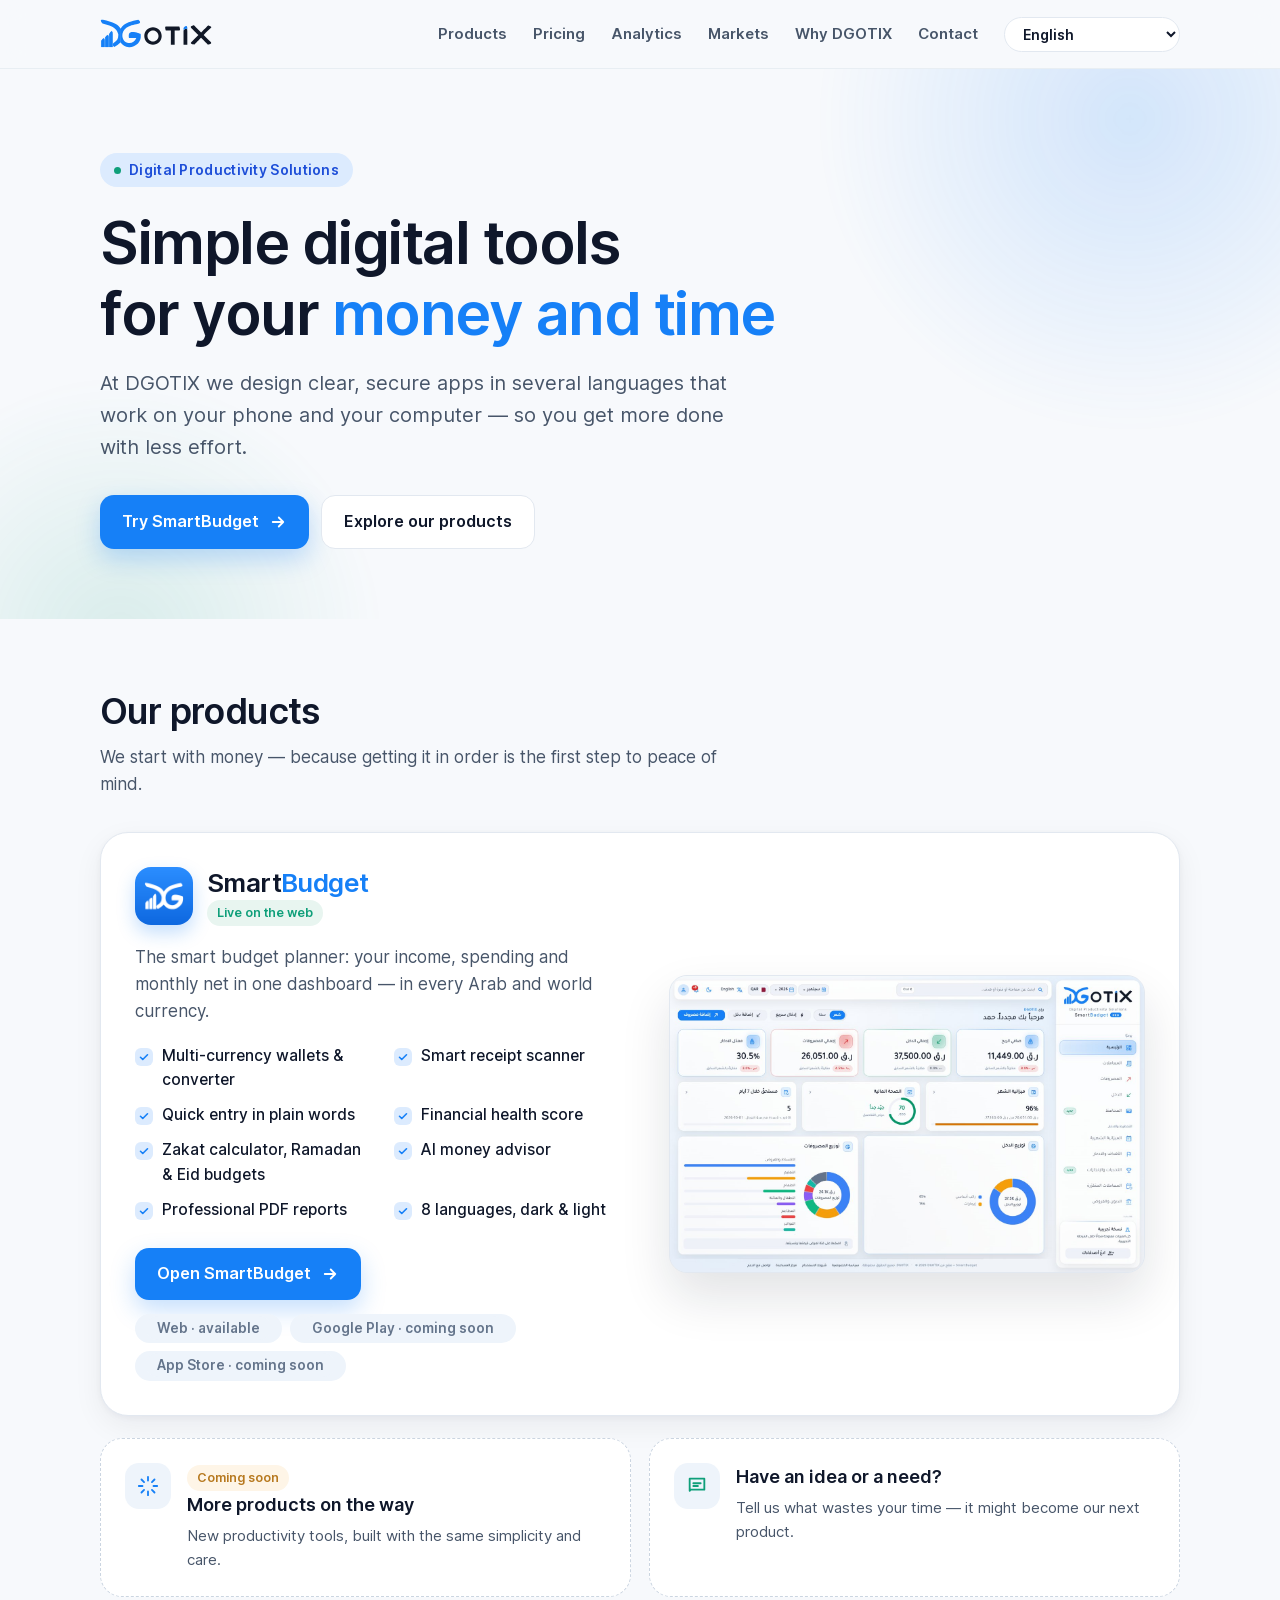
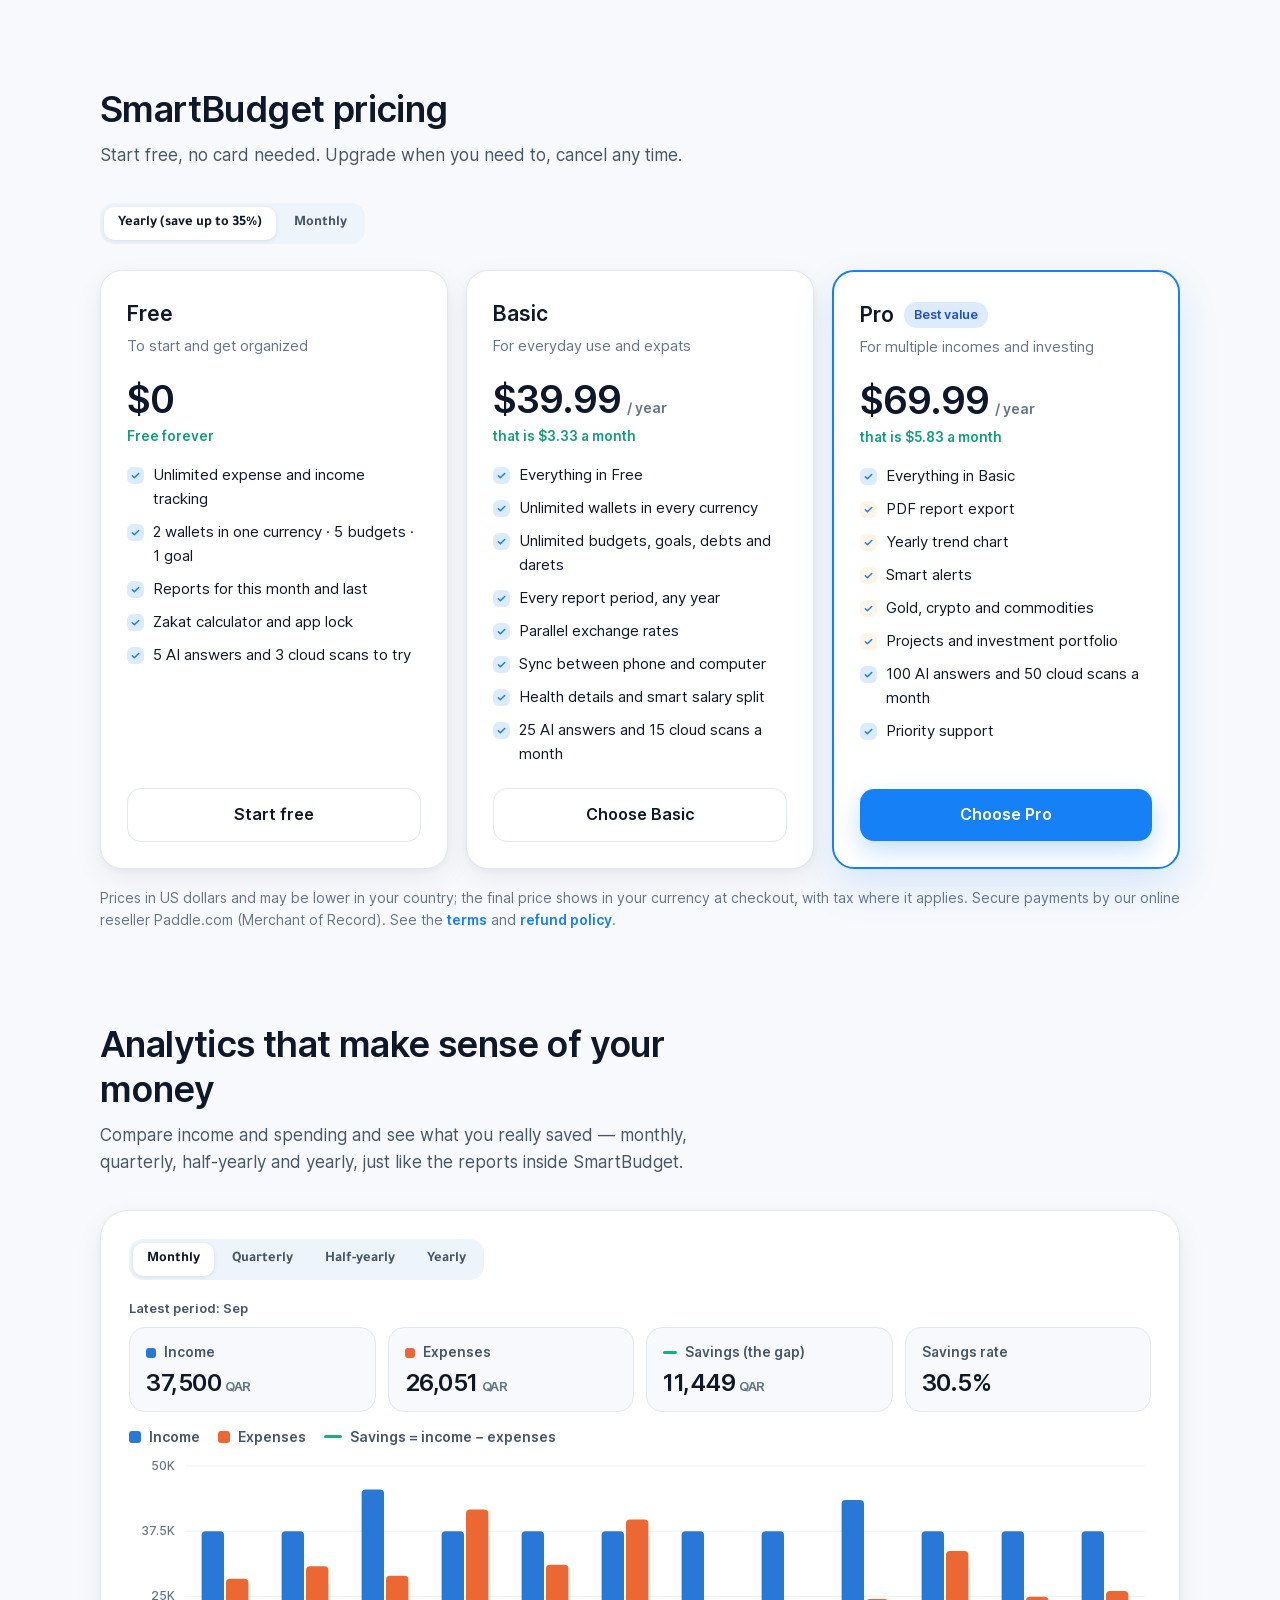
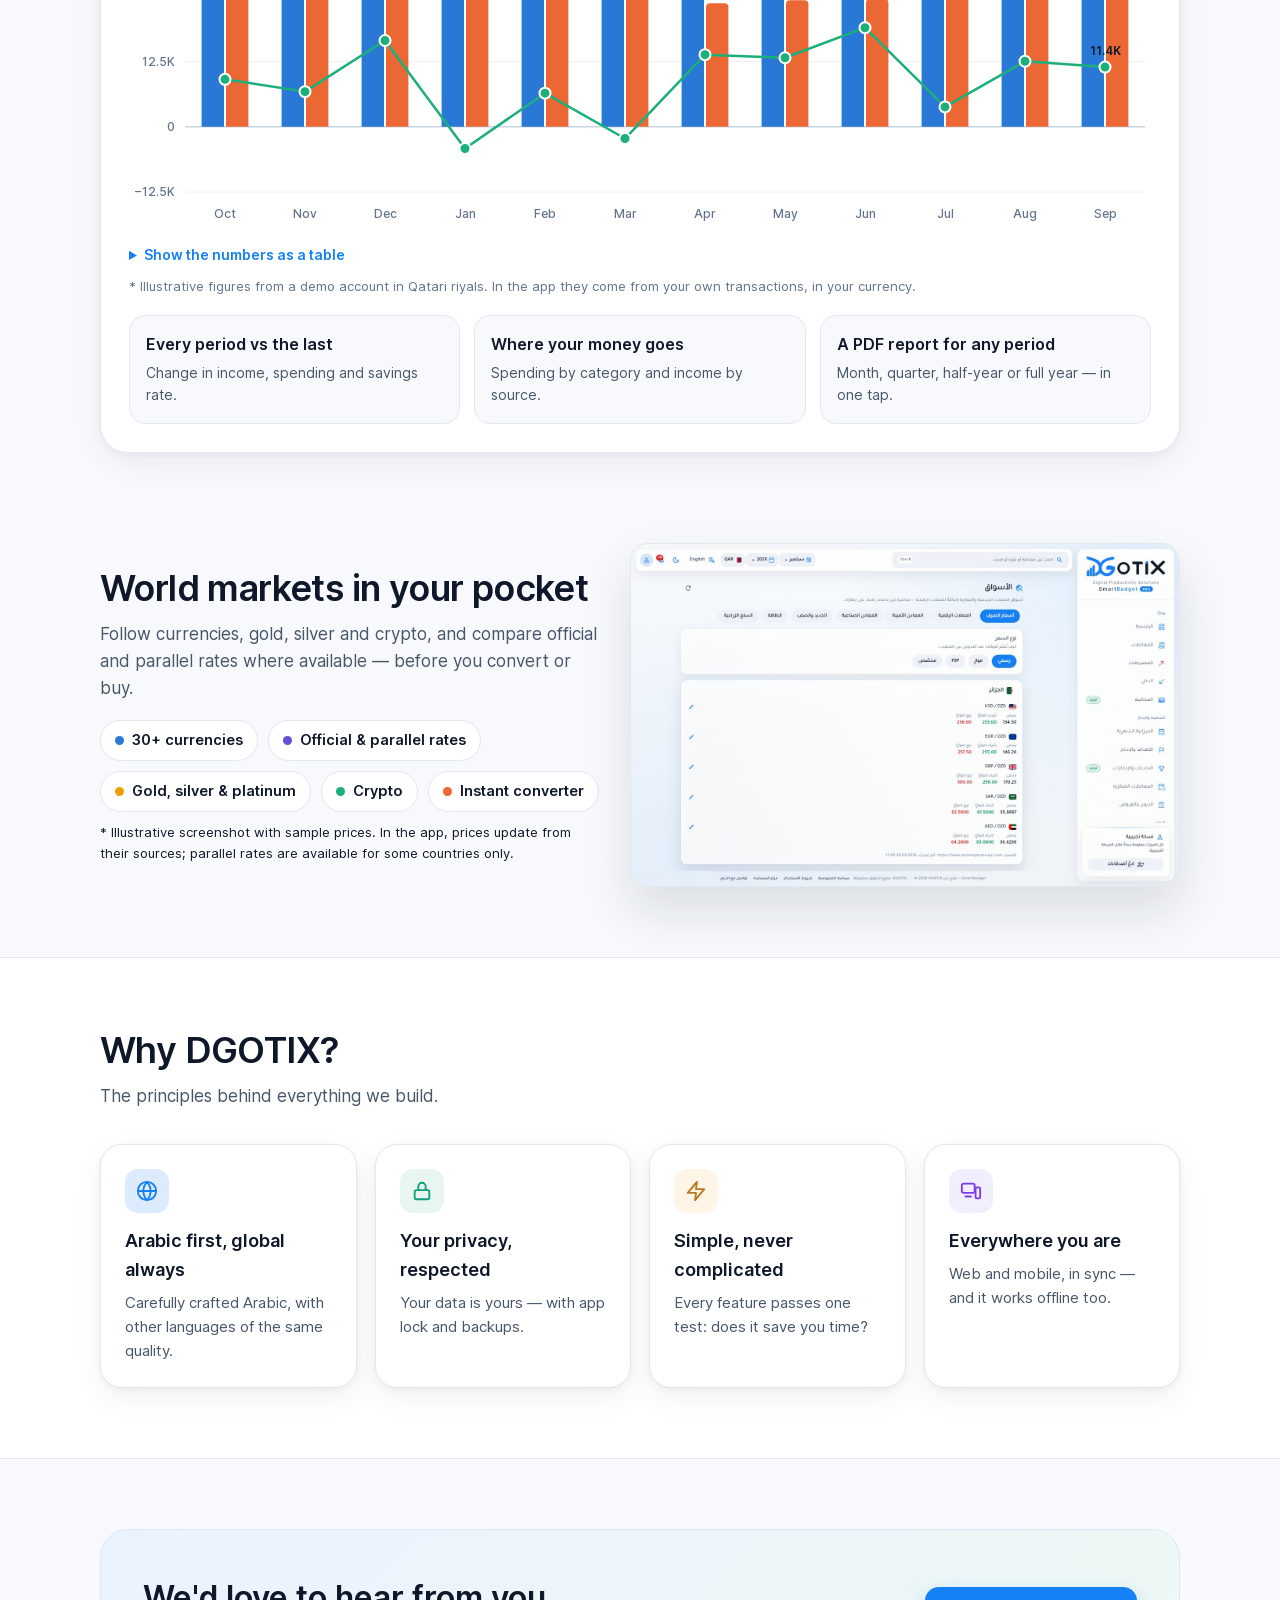
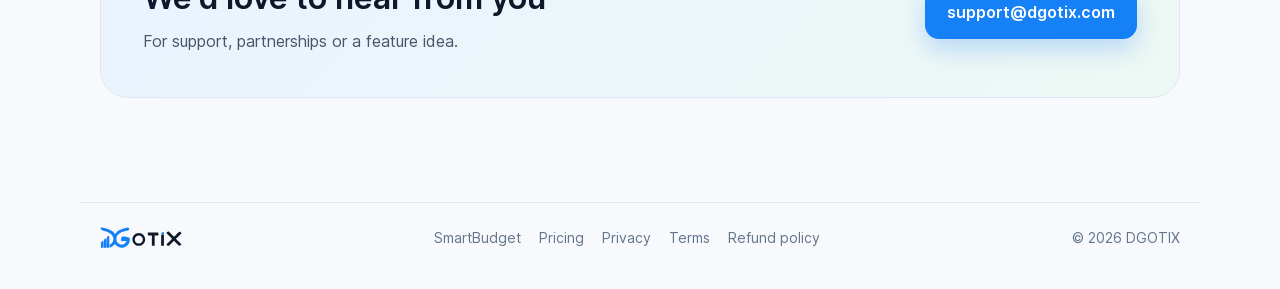
==== index.html @ 4f282040 "Turkish, Malay and Urdu on dgotix.com - Home page in the three languages (language menu, chart, pric" ====
<!doctype html>
<html lang="ar" dir="rtl">
<head>
<meta charset="utf-8">
<meta name="referrer" content="strict-origin-when-cross-origin">
<meta name="viewport" content="width=device-width, initial-scale=1">
<title>DGOTIX — حلول إنتاجية رقمية | Digital Productivity Solutions</title>
<meta name="description" content="DGOTIX تبني تطبيقات عربية وعالمية بسيطة تساعدك على تنظيم مالك ووقتك. أول منتجاتنا: سمارت بدجت، تطبيق الميزانية الذكي. DGOTIX builds simple, bilingual apps that help you organise your money and time — starting with SmartBudget.">
<link rel="canonical" href="https://dgotix.com/">
<meta http-equiv="Content-Security-Policy" content="default-src 'self'; script-src 'self'; style-src 'self' 'unsafe-inline'; img-src 'self' data:; font-src 'self'; connect-src 'self'; object-src 'none'; base-uri 'self'; form-action 'none'; upgrade-insecure-requests">

<meta property="og:type" content="website">
<meta property="og:url" content="https://dgotix.com/">
<meta property="og:title" content="DGOTIX — Digital Productivity Solutions">
<meta property="og:description" content="تطبيقات عربية وعالمية بسيطة لتنظيم مالك ووقتك · Simple apps in several languages for your money and time · Des applications simples pour votre argent et votre temps.">
<meta property="og:image" content="https://dgotix.com/og-image.jpg">
<meta name="twitter:card" content="summary_large_image">
<link rel="icon" type="image/png" href="smartbudget-icon.png">
<style>
  @font-face{font-family:Tajawal;src:url(fonts/Tajawal-Regular.ttf) format('truetype');font-weight:400;font-display:swap}
  @font-face{font-family:Tajawal;src:url(fonts/Tajawal-Medium.ttf) format('truetype');font-weight:500;font-display:swap}
  @font-face{font-family:Tajawal;src:url(fonts/Tajawal-Bold.ttf) format('truetype');font-weight:700;font-display:swap}
  @font-face{font-family:Tajawal;src:url(fonts/Tajawal-ExtraBold.ttf) format('truetype');font-weight:800;font-display:swap}
  @font-face{font-family:Tajawal;src:url(fonts/Tajawal-Black.ttf) format('truetype');font-weight:900;font-display:swap}
  @font-face{font-family:'Noto Naskh Arabic';src:url(fonts/NotoNaskhArabic-Regular.ttf) format('truetype');font-weight:400;font-display:swap}
  @font-face{font-family:'Noto Naskh Arabic';src:url(fonts/NotoNaskhArabic-Bold.ttf) format('truetype');font-weight:700;font-display:swap}
  @font-face{font-family:Inter;src:url(fonts/Inter-Regular.ttf) format('truetype');font-weight:400;font-display:swap}
  @font-face{font-family:Inter;src:url(fonts/Inter-Medium.ttf) format('truetype');font-weight:500;font-display:swap}
  @font-face{font-family:Inter;src:url(fonts/Inter-SemiBold.ttf) format('truetype');font-weight:600;font-display:swap}
  @font-face{font-family:Inter;src:url(fonts/Inter-SemiBold.ttf) format('truetype');font-weight:700;font-display:swap}
  :root{
    --bg:#F7F9FC; --surface:#FFFFFF; --soft:#EEF4FB; --mint:#E8F5F0;
    --ink:#0F172A; --body:#475569; --muted:#64748B; --line:#E2E8F0;
    --brand:#1680F7; --brand-soft:#DCEBFE; --teal:#0F9F7A; --amber:#B7791F;
    --shadow:0 10px 30px rgba(15,23,42,.06), 0 2px 6px rgba(15,23,42,.04);
    --radius:22px;
  }
  *{box-sizing:border-box;margin:0;padding:0}
  html{scroll-behavior:smooth;scroll-padding-top:80px}
  body{font-family:Tajawal,Inter,system-ui,sans-serif;background:var(--bg);color:var(--ink);line-height:1.7;-webkit-font-smoothing:antialiased}
  html[lang=en] body,html[lang=fr] body,html[lang=id] body,html[lang=es] body,html[lang=tr] body,html[lang=ms] body{font-family:Inter,Tajawal,system-ui,sans-serif;line-height:1.6}
  html[lang=ur] body{font-family:'Noto Naskh Arabic',Tajawal,system-ui,sans-serif;line-height:1.9}
  a{color:inherit;text-decoration:none}
  img{max-width:100%;height:auto;display:block}
  .wrap{max-width:1120px;margin:0 auto;padding:0 20px}
  html:not([lang=en]) [data-en],html:not([lang=fr]) [data-fr],html:not([lang=id]) [data-id],html:not([lang=es]) [data-es],html:not([lang=tr]) [data-tr],html:not([lang=ms]) [data-ms],html:not([lang=ur]) [data-ur],html[lang=en] [data-ar],html[lang=fr] [data-ar],html[lang=id] [data-ar],html[lang=es] [data-ar],html[lang=tr] [data-ar],html[lang=ms] [data-ar],html[lang=ur] [data-ar]{display:none!important}

  /* header */
  header{position:sticky;top:0;z-index:20;background:rgba(247,249,252,.82);backdrop-filter:saturate(1.4) blur(12px);-webkit-backdrop-filter:saturate(1.4) blur(12px);border-bottom:1px solid rgba(226,232,240,.7)}
  .nav{display:flex;align-items:center;justify-content:space-between;height:68px;gap:16px}
  .logo{height:30px!important;width:auto;direction:ltr}
  .nav-links{display:flex;align-items:center;gap:26px;font-weight:600;font-size:15px;color:var(--body)}
  .nav-links a:hover{color:var(--brand)}
  .lang{border:1px solid var(--line);background:var(--surface);border-radius:999px;padding:7px 14px;font:600 14px Inter,Tajawal,sans-serif;color:var(--ink);cursor:pointer}
  .lang:hover{border-color:var(--brand);color:var(--brand)}

  /* hero */
  .hero{position:relative;overflow:hidden;padding:84px 0 70px}
  .hero::before,.hero::after{content:"";position:absolute;border-radius:50%;filter:blur(10px);z-index:-1}
  .hero::before{width:620px;height:620px;top:-260px;inset-inline-end:-160px;background:radial-gradient(closest-side,rgba(22,128,247,.16),rgba(22,128,247,0))}
  .hero::after{width:520px;height:520px;bottom:-280px;inset-inline-start:-140px;background:radial-gradient(closest-side,rgba(15,159,122,.13),rgba(15,159,122,0))}
  .eyebrow{display:inline-flex;align-items:center;gap:8px;background:var(--brand-soft);color:#1D4ED8;font-weight:700;font-size:14px;border-radius:999px;padding:6px 14px;font-family:Inter,Tajawal,sans-serif;letter-spacing:.3px}
  .eyebrow i{width:7px;height:7px;border-radius:50%;background:var(--teal);display:inline-block}
  h1{font-size:clamp(34px,6vw,60px);line-height:1.18;font-weight:900;margin:20px 0 18px;letter-spacing:-.5px}
  html[lang=en] h1,html[lang=fr] h1,html[lang=id] h1,html[lang=es] h1,html[lang=tr] h1,html[lang=ms] h1{font-weight:700;letter-spacing:-1.5px}
  h1 em{font-style:normal;color:var(--brand)}
  .lead{font-size:clamp(17px,2.2vw,20px);color:var(--body);max-width:640px}
  .cta{display:flex;flex-wrap:wrap;gap:12px;margin-top:32px}
  .btn{display:inline-flex;align-items:center;gap:10px;font-weight:700;font-size:16px;border-radius:14px;padding:13px 22px;transition:transform .15s ease, box-shadow .15s ease}
  .btn:hover{transform:translateY(-1px)}
  .btn-primary{background:var(--brand);color:#fff;box-shadow:0 10px 24px rgba(22,128,247,.25)}
  .btn-ghost{background:var(--surface);border:1px solid var(--line);color:var(--ink)}
  .arrow{display:inline-block} [dir=rtl] .arrow{transform:scaleX(-1)}

  section{padding:70px 0}
  .sec-head{max-width:640px;margin-bottom:34px}
  .sec-head h2{font-size:clamp(26px,3.6vw,36px);font-weight:900;line-height:1.25}
  html[lang=en] .sec-head h2,html[lang=fr] .sec-head h2,html[lang=id] .sec-head h2,html[lang=es] .sec-head h2,html[lang=tr] .sec-head h2,html[lang=ms] .sec-head h2{font-weight:700;letter-spacing:-.6px}
  .sec-head p{color:var(--body);margin-top:10px;font-size:17px}

  /* products */
  .product{display:grid;grid-template-columns:1.05fr 1fr;gap:34px;align-items:center;background:var(--surface);border:1px solid var(--line);border-radius:28px;padding:34px;box-shadow:var(--shadow)}
  .p-top{display:flex;align-items:center;gap:14px}
  .p-top img{width:58px;height:58px!important;border-radius:16px;box-shadow:0 8px 18px rgba(22,128,247,.25)}
  .p-name{font:700 26px Inter,sans-serif;letter-spacing:-.6px;direction:ltr}
  .p-name b{color:var(--brand);font-weight:700}
  .badge{display:inline-block;font-size:12.5px;font-weight:700;border-radius:999px;padding:3px 10px;margin-top:2px}
  .badge.live{background:var(--mint);color:var(--teal)}
  .badge.soon{background:#FEF5E7;color:var(--amber)}
  .p-desc{color:var(--body);margin:18px 0 18px;font-size:17px}
  .feats{list-style:none;display:grid;grid-template-columns:1fr 1fr;gap:10px 18px;margin-bottom:26px}
  .feats li{display:flex;gap:9px;align-items:flex-start;font-size:15.5px;color:var(--ink);font-weight:500}
  .feats li::before{content:"";flex:none;width:18px;height:18px;margin-top:4px;border-radius:6px;background:var(--brand-soft) url("data:image/svg+xml,%3Csvg xmlns='http://www.w3.org/2000/svg' viewBox='0 0 24 24' fill='none' stroke='%231680F7' stroke-width='3.2' stroke-linecap='round' stroke-linejoin='round'%3E%3Cpath d='M5 12.5l4.5 4.5L19 7.5'/%3E%3C/svg%3E") center/12px no-repeat}
  .shot{border-radius:18px;overflow:hidden;border:1px solid var(--line);box-shadow:0 24px 50px rgba(15,23,42,.12);background:var(--soft)}
  .platforms{display:flex;flex-wrap:wrap;gap:8px;margin-top:14px;font-size:13.5px;color:var(--muted);font-weight:600}
  .platforms span{background:var(--soft);border-radius:999px;padding:4px 11px}

  .soon-grid{display:grid;grid-template-columns:repeat(2,1fr);gap:18px;margin-top:22px}
  .soon-card{background:var(--surface);border:1px dashed #CBD5E1;border-radius:var(--radius);padding:24px;display:flex;gap:16px;align-items:flex-start}
  .soon-ic{flex:none;width:46px;height:46px;border-radius:14px;background:var(--soft);display:flex;align-items:center;justify-content:center}
  .soon-card h3{font-size:18px;font-weight:800}
  .soon-card p{color:var(--body);font-size:15px;margin-top:4px}

  /* values */
  .values{display:grid;grid-template-columns:repeat(4,1fr);gap:18px}
  .val{background:var(--surface);border:1px solid var(--line);border-radius:var(--radius);padding:24px;box-shadow:var(--shadow)}
  .val .ic{width:44px;height:44px;border-radius:13px;display:flex;align-items:center;justify-content:center;margin-bottom:14px}
  .val h3{font-size:18px;font-weight:800;margin-bottom:6px}
  .val p{color:var(--body);font-size:15px}

  /* contact */
  .contact{background:linear-gradient(135deg,#EAF3FF 0%,#EEF8F4 100%);border:1px solid #DCE8F7;border-radius:28px;padding:42px;display:flex;align-items:center;justify-content:space-between;gap:24px;flex-wrap:wrap}
  .contact h2{font-size:clamp(24px,3.2vw,32px);font-weight:900}
  html[lang=en] .contact h2,html[lang=fr] .contact h2,html[lang=id] .contact h2,html[lang=es] .contact h2,html[lang=tr] .contact h2,html[lang=ms] .contact h2{font-weight:700}
  .contact p{color:var(--body);margin-top:6px}

  footer{padding:34px 0 40px;color:var(--muted);font-size:14px}
  .foot{display:flex;justify-content:space-between;align-items:center;gap:16px;flex-wrap:wrap;border-top:1px solid var(--line);padding-top:24px}
  .foot img{height:22px!important;width:auto}
  .foot nav{display:flex;gap:18px;flex-wrap:wrap}
  .foot a:hover{color:var(--brand)}


  /* analytics */
  .viz-root{--surface-1:#FFFFFF;--text-primary:#0F172A;--text-secondary:#475569;--text-muted:#64748B;--grid:#EEF2F7;--axis:#CBD5E1;
    --s-income:#2a78d6;--s-expense:#eb6834;--s-saving:#1baf7a}
  .viz-card{background:var(--surface-1);border:1px solid var(--line);border-radius:28px;padding:28px;box-shadow:var(--shadow)}
  .seg{display:inline-flex;background:var(--soft);border-radius:14px;padding:4px;gap:4px;flex-wrap:wrap}
  .seg button{border:0;background:transparent;font:700 14.5px Tajawal,Inter,sans-serif;color:var(--body);padding:8px 14px;border-radius:10px;cursor:pointer}
  .seg button[aria-pressed=true]{background:#fff;color:var(--ink);box-shadow:0 1px 4px rgba(15,23,42,.10)}
  .seg button:focus-visible{outline:2px solid var(--brand);outline-offset:2px}
  .kpis{display:grid;grid-template-columns:repeat(4,1fr);gap:12px;margin:22px 0 8px}
  .kpi{background:var(--bg);border:1px solid var(--line);border-radius:16px;padding:14px 16px}
  .kpi .k{font-size:13.5px;color:var(--text-secondary);font-weight:700;display:flex;align-items:center;gap:8px}
  .kpi .k i{width:10px;height:10px;border-radius:3px;display:inline-block}
  .kpi .k i.line{height:3px;border-radius:2px;width:14px}
  .kpi .v{font:700 24px Inter,sans-serif;letter-spacing:-.5px;color:var(--text-primary);margin-top:4px;direction:ltr;text-align:start}
  html[dir=rtl] .kpi .v{text-align:right}
  .kpi .v small{font-size:13px;color:var(--text-muted);font-weight:600;margin-inline-start:4px}
  .legend{display:flex;gap:18px;flex-wrap:wrap;font-size:14px;color:var(--text-secondary);font-weight:600;margin:14px 0 4px}
  .legend span{display:inline-flex;align-items:center;gap:8px}
  .legend i{width:12px;height:12px;border-radius:3px;display:inline-block}
  .legend i.line{height:3px;width:18px;border-radius:2px}
  .chart-wrap{position:relative}
  #chart{width:100%;height:auto;display:block;overflow:visible;direction:ltr}
  #chart text{font:500 12px Inter,Tajawal,sans-serif;fill:var(--text-muted)}
  #chart .hit{fill:transparent;cursor:pointer}
  #chart .hit:focus{outline:none}
  #chart .grp.on rect.bar{filter:brightness(1.08)}
  #chart .hl{fill:#F1F5F9;opacity:0}
  #chart .grp.on .hl{opacity:1}
  .tip{position:absolute;pointer-events:none;background:#fff;border:1px solid var(--line);border-radius:12px;box-shadow:0 10px 24px rgba(15,23,42,.12);padding:10px 12px;font-size:13px;min-width:170px;opacity:0;transform:translateY(4px);transition:opacity .12s,transform .12s;z-index:5}
  .tip.on{opacity:1;transform:none}
  .tip .t{font-weight:800;color:var(--text-primary);margin-bottom:6px}
  .tip .r{display:flex;align-items:center;gap:8px;justify-content:space-between;margin-top:3px;color:var(--text-secondary)}
  .tip .r b{font:700 13.5px Inter,sans-serif;color:var(--text-primary);direction:ltr}
  .tip .r i{width:12px;height:3px;border-radius:2px;display:inline-block}
  .note{font-size:13px;color:var(--text-muted);margin-top:10px}
  details.tbl{margin-top:12px}
  details.tbl summary{cursor:pointer;font-weight:700;font-size:14px;color:var(--brand)}
  details.tbl table{width:100%;border-collapse:collapse;margin-top:10px;font-size:14px}
  details.tbl th,details.tbl td{padding:8px 6px;border-bottom:1px solid var(--line);text-align:start}
  details.tbl td.n{font-family:Inter,sans-serif;direction:ltr;text-align:end}
  .an-grid{display:grid;grid-template-columns:1fr 1fr 1fr;gap:14px;margin-top:18px}
  .an{background:var(--bg);border:1px solid var(--line);border-radius:16px;padding:16px}
  .an h3{font-size:16px;font-weight:800}
  .an p{font-size:14px;color:var(--body);margin-top:4px}

  /* markets */
  .mk{display:grid;grid-template-columns:1fr 1.1fr;gap:30px;align-items:center}
  .chips{display:flex;flex-wrap:wrap;gap:10px;margin:18px 0 8px}
  .chip{display:inline-flex;align-items:center;gap:8px;background:var(--surface);border:1px solid var(--line);border-radius:999px;padding:8px 14px;font-weight:700;font-size:14.5px}
  .chip i{width:9px;height:9px;border-radius:50%}
  @media (max-width:880px){.kpis{grid-template-columns:1fr 1fr}.an-grid{grid-template-columns:1fr}.mk{grid-template-columns:1fr}}
  @media (max-width:560px){.viz-card{padding:18px}.kpi .v{font-size:20px}.seg button{padding:7px 10px;font-size:13.5px}}
  @media (max-width:880px){
    .product{grid-template-columns:1fr;padding:24px}
    .values{grid-template-columns:1fr 1fr}
    .nav-links a{display:none}
  }
  @media (max-width:560px){
    .hero{padding:56px 0 40px}
    section{padding:48px 0}
    .feats,.soon-grid,.values{grid-template-columns:1fr}
    .contact{padding:28px}
    .logo{height:26px}
  }
  /* pricing */
  .bill{margin:0 0 26px}
  .plans{display:grid;grid-template-columns:repeat(3,1fr);gap:18px;align-items:stretch}
  .plan{background:var(--surface);border:1px solid var(--line);border-radius:var(--radius);padding:26px;box-shadow:var(--shadow);display:flex;flex-direction:column}
  .plan.best{border:2px solid var(--brand);box-shadow:0 18px 40px rgba(22,128,247,.14)}
  .plan h3{font-size:21px;font-weight:900;display:flex;align-items:center;gap:10px;flex-wrap:wrap}
  .plan .tag{font-size:12.5px;font-weight:700;border-radius:999px;padding:3px 10px;background:var(--brand-soft);color:#1D4ED8}
  .plan .for{color:var(--muted);font-size:14.5px;margin-top:4px}
  .price{margin:18px 0 4px;display:flex;align-items:baseline;gap:6px;direction:ltr;justify-content:flex-end}
  [dir=ltr] .price{justify-content:flex-start}
  .price b{font:700 38px Inter,sans-serif;letter-spacing:-1px;color:var(--ink)}
  .price small{font:600 14px Inter,Tajawal,sans-serif;color:var(--muted)}
  .per{font-size:13.5px;color:var(--teal);font-weight:700;min-height:20px}
  .plan ul{list-style:none;margin:16px 0 22px;display:grid;gap:9px;flex:1;align-content:start}
  .plan li{display:flex;gap:9px;font-size:15px;color:var(--ink)}
  .plan li::before{content:"";flex:none;width:17px;height:17px;margin-top:4px;border-radius:6px;background:var(--brand-soft) url("data:image/svg+xml,%3Csvg xmlns='http://www.w3.org/2000/svg' viewBox='0 0 24 24' fill='none' stroke='%231680F7' stroke-width='3.2' stroke-linecap='round' stroke-linejoin='round'%3E%3Cpath d='M5 12.5l4.5 4.5L19 7.5'/%3E%3C/svg%3E") center/11px no-repeat}
  .plan li.star::before{background-color:#FEF5E7}
  .plan .btn{justify-content:center}
  .price-note{color:var(--muted);font-size:14px;margin-top:18px}
  .price-note a{color:var(--brand);font-weight:700}
  @media (max-width:880px){.plans{grid-template-columns:1fr}}
  @media (prefers-reduced-motion:reduce){html{scroll-behavior:auto}.btn{transition:none}}
</style>
</head>
<body>

<header>
  <div class="wrap nav">
    <a href="#top" aria-label="DGOTIX"><img class="logo" src="logo.svg" alt="DGOTIX"></a>
    <div class="nav-links">
      <a href="#products"><span data-ar>المنتجات</span><span data-en>Products</span><span data-fr>Produits</span><span data-id>Produk</span><span data-es>Productos</span><span data-tr>Ürünler</span><span data-ms>Produk</span><span data-ur>پروڈکٹس</span></a>
      <a href="#pricing"><span data-ar>الأسعار</span><span data-en>Pricing</span><span data-fr>Tarifs</span><span data-id>Harga</span><span data-es>Precios</span><span data-tr>Fiyatlar</span><span data-ms>Harga</span><span data-ur>قیمتیں</span></a>
      <a href="#analytics"><span data-ar>التحليلات</span><span data-en>Analytics</span><span data-fr>Analyses</span><span data-id>Analisis</span><span data-es>Análisis</span><span data-tr>Analizler</span><span data-ms>Analisis</span><span data-ur>تجزیہ</span></a>
      <a href="#markets"><span data-ar>الأسواق</span><span data-en>Markets</span><span data-fr>Marchés</span><span data-id>Pasar</span><span data-es>Mercados</span><span data-tr>Piyasalar</span><span data-ms>Pasaran</span><span data-ur>مارکیٹیں</span></a>
      <a href="#why"><span data-ar>لماذا DGOTIX</span><span data-en>Why DGOTIX</span><span data-fr>Pourquoi DGOTIX</span><span data-id>Mengapa DGOTIX</span><span data-es>Por qué DGOTIX</span><span data-tr>Neden DGOTIX</span><span data-ms>Kenapa DGOTIX</span><span data-ur>DGOTIX کیوں</span></a>
      <a href="#contact"><span data-ar>تواصل معنا</span><span data-en>Contact</span><span data-fr>Contact</span><span data-id>Kontak</span><span data-es>Contacto</span><span data-tr>İletişim</span><span data-ms>Hubungi</span><span data-ur>رابطہ</span></a>
      <select class="lang" id="lang" aria-label="اللغة · Language · Langue · Bahasa · Idioma · Dil · زبان"><option value="ar">العربية</option><option value="en">English</option><option value="fr">Français</option><option value="id">Bahasa Indonesia</option><option value="es">Español</option><option value="tr">Türkçe</option><option value="ms">Bahasa Melayu</option><option value="ur">اردو</option></select>
    </div>
  </div>
</header>

<main id="top">
  <!-- Hero -->
  <div class="hero">
    <div class="wrap">
      <span class="eyebrow"><i></i>Digital Productivity Solutions</span>
      <h1>
        <span data-ar>أدوات رقمية بسيطة<br>تنظّم <em>مالك ووقتك</em></span>
        <span data-en>Simple digital tools<br>for your <em>money and time</em></span><span data-fr>Des outils numériques simples<br>pour votre <em>argent et votre temps</em></span><span data-id>Alat digital sederhana<br>untuk <em>uang dan waktu Anda</em></span><span data-es>Herramientas digitales sencillas<br>para tu <em>dinero y tu tiempo</em></span><span data-tr>Paran ve zamanın için<br><em>basit dijital araçlar</em></span><span data-ms>Alat digital yang mudah<br>untuk <em>wang dan masa</em> anda</span><span data-ur>آپ کے <em>پیسے اور وقت</em> کے لیے<br>آسان ڈیجیٹل ٹولز</span>
      </h1>
      <p class="lead">
        <span data-ar>في DGOTIX نصمّم تطبيقات عربية وعالمية، واضحة وآمنة، تعمل على الجوال والكمبيوتر، لتنجز أكثر بجهد أقل.</span>
        <span data-en>At DGOTIX we design clear, secure apps in several languages that work on your phone and your computer — so you get more done with less effort.</span><span data-fr>Chez DGOTIX, nous concevons des applications claires et sûres, en plusieurs langues, qui fonctionnent sur votre téléphone et votre ordinateur : pour en faire plus avec moins d'effort.</span><span data-id>Di DGOTIX kami merancang aplikasi yang jelas dan aman dalam beberapa bahasa, yang berjalan di ponsel dan komputer Anda — agar lebih banyak yang selesai dengan usaha lebih sedikit.</span><span data-es>En DGOTIX diseñamos apps claras y seguras en varios idiomas, que funcionan en tu móvil y en tu ordenador, para que hagas más con menos esfuerzo.</span><span data-tr>DGOTIX'te birçok dilde, telefonunda ve bilgisayarında çalışan sade ve güvenli uygulamalar tasarlıyoruz — daha az çabayla daha fazlasını yapman için.</span><span data-ms>Di DGOTIX kami mereka aplikasi yang jelas dan selamat dalam pelbagai bahasa, berfungsi pada telefon dan komputer anda — supaya anda capai lebih banyak dengan usaha yang kurang.</span><span data-ur>DGOTIX میں ہم کئی زبانوں میں واضح اور محفوظ ایپس بناتے ہیں جو آپ کے فون اور کمپیوٹر پر چلتی ہیں — تاکہ آپ کم محنت سے زیادہ کام کر سکیں۔</span>
      </p>
      <div class="cta">
        <a class="btn btn-primary" href="https://smartbudget.dgotix.com/">
          <span data-ar>جرّب سمارت بدجت</span><span data-en>Try SmartBudget</span><span data-fr>Essayer SmartBudget</span><span data-id>Coba SmartBudget</span><span data-es>Prueba SmartBudget</span><span data-tr>SmartBudget'ı dene</span><span data-ms>Cuba SmartBudget</span><span data-ur>SmartBudget آزمائیں</span>
          <svg class="arrow" width="18" height="18" viewBox="0 0 24 24" fill="none" stroke="currentColor" stroke-width="2.4" stroke-linecap="round" stroke-linejoin="round"><path d="M5 12h14M13 6l6 6-6 6"/></svg>
        </a>
        <a class="btn btn-ghost" href="#products"><span data-ar>تعرّف على منتجاتنا</span><span data-en>Explore our products</span><span data-fr>Découvrir nos produits</span><span data-id>Lihat produk kami</span><span data-es>Descubre nuestros productos</span><span data-tr>Ürünlerimizi keşfet</span><span data-ms>Terokai produk kami</span><span data-ur>ہماری پروڈکٹس دیکھیں</span></a>
      </div>
    </div>
  </div>

  <!-- Products -->
  <section id="products">
    <div class="wrap">
      <div class="sec-head">
        <h2><span data-ar>منتجاتنا</span><span data-en>Our products</span><span data-fr>Nos produits</span><span data-id>Produk kami</span><span data-es>Nuestros productos</span><span data-tr>Ürünlerimiz</span><span data-ms>Produk kami</span><span data-ur>ہماری پروڈکٹس</span></h2>
        <p><span data-ar>نبدأ بالمال، لأن تنظيمه أول خطوة نحو راحة البال.</span><span data-en>We start with money — because getting it in order is the first step to peace of mind.</span><span data-fr>Nous commençons par l'argent : le mettre en ordre est le premier pas vers la tranquillité d'esprit.</span><span data-id>Kami mulai dari uang — karena menatanya adalah langkah pertama menuju ketenangan pikiran.</span><span data-es>Empezamos por el dinero, porque ordenarlo es el primer paso hacia la tranquilidad.</span><span data-tr>Paradan başlıyoruz — çünkü onu düzene sokmak huzura giden ilk adım.</span><span data-ms>Kami bermula dengan wang — kerana mengaturnya ialah langkah pertama ke arah ketenangan fikiran.</span><span data-ur>ہم پیسے سے شروع کرتے ہیں — کیونکہ اسے ترتیب دینا ذہنی سکون کی طرف پہلا قدم ہے۔</span></p>
      </div>

      <article class="product">
        <div>
          <div class="p-top">
            <img src="smartbudget-icon.png" alt="">
            <div>
              <div class="p-name">Smart<b>Budget</b></div>
              <span class="badge live"><span data-ar>متاح الآن على الويب</span><span data-en>Live on the web</span><span data-fr>Disponible sur le web</span><span data-id>Tersedia di web</span><span data-es>Disponible en la web</span><span data-tr>Web'de yayında</span><span data-ms>Tersedia di web</span><span data-ur>ویب پر دستیاب</span></span>
            </div>
          </div>
          <p class="p-desc">
            <span data-ar>تطبيق الميزانية الذكي: دخلك ومصاريفك وصافي شهرك في لوحة واحدة، بكل العملات العربية والعالمية.</span>
            <span data-en>The smart budget planner: your income, spending and monthly net in one dashboard — in every Arab and world currency.</span><span data-fr>Le planificateur de budget intelligent : vos revenus, vos dépenses et votre solde mensuel dans un seul tableau de bord, dans toutes les devises arabes et mondiales.</span><span data-id>Perencana anggaran cerdas: pemasukan, pengeluaran, dan saldo bulanan Anda dalam satu dasbor — dalam semua mata uang Arab dan dunia.</span><span data-es>El planificador de presupuesto inteligente: tus ingresos, gastos y saldo mensual en un solo panel, en todas las monedas árabes y del mundo.</span><span data-tr>Akıllı bütçe planlayıcısı: gelirin, harcamaların ve aylık net durumun tek panelde — dünyanın her para biriminde.</span><span data-ms>Perancang bajet pintar: pendapatan, perbelanjaan dan baki bulanan anda dalam satu papan pemuka — dalam setiap mata wang dunia.</span><span data-ur>اسمارٹ بجٹ پلانر: آپ کی آمدنی، اخراجات اور ماہانہ خالص رقم ایک ڈیش بورڈ میں — دنیا کی ہر کرنسی میں۔</span>
          </p>
          <ul class="feats">
            <li><span data-ar>محافظ متعددة العملات ومحوّل فوري</span><span data-en>Multi-currency wallets &amp; converter</span><span data-fr>Portefeuilles multidevises et convertisseur</span><span data-id>Dompet multimata uang &amp; konverter</span><span data-es>Billeteras multimoneda y conversor</span><span data-tr>Çok para birimli cüzdanlar ve çevirici</span><span data-ms>Dompet pelbagai mata wang &amp; penukar</span><span data-ur>کثیر کرنسی والیٹس اور کنورٹر</span></li>
            <li><span data-ar>ماسح الفواتير الذكي</span><span data-en>Smart receipt scanner</span><span data-fr>Scanner de tickets intelligent</span><span data-id>Pemindai struk cerdas</span><span data-es>Escáner de tickets inteligente</span><span data-tr>Akıllı fiş tarayıcı</span><span data-ms>Pengimbas resit pintar</span><span data-ur>اسمارٹ رسید اسکینر</span></li>
            <li><span data-ar>إدخال سريع بكلمة: «قهوة 18»</span><span data-en>Quick entry in plain words</span><span data-fr>Saisie rapide en langage courant</span><span data-id>Catat cepat dengan bahasa sehari-hari</span><span data-es>Registro rápido con tus palabras</span><span data-tr>Günlük dille hızlı giriş</span><span data-ms>Catatan pantas dengan bahasa harian</span><span data-ur>روزمرہ زبان میں فوری اندراج</span></li>
            <li><span data-ar>الصحة المالية ونصائح واضحة</span><span data-en>Financial health score</span><span data-fr>Score de santé financière</span><span data-id>Skor kesehatan keuangan</span><span data-es>Puntuación de salud financiera</span><span data-tr>Finansal sağlık puanı</span><span data-ms>Skor kesihatan kewangan</span><span data-ur>مالی صحت کا اسکور</span></li>
            <li><span data-ar>حاسبة الزكاة وميزانيات رمضان والأعياد</span><span data-en>Zakat calculator, Ramadan &amp; Eid budgets</span><span data-fr>Calcul de la zakat, budgets du Ramadan et de l'Aïd</span><span data-id>Kalkulator zakat, anggaran Ramadan &amp; Lebaran</span><span data-es>Calculadora de zakat, presupuestos de Ramadán y Eid</span><span data-tr>Zekât hesaplayıcı, Ramazan ve bayram bütçeleri</span><span data-ms>Kalkulator zakat, bajet Ramadan &amp; Hari Raya</span><span data-ur>زکوٰۃ کیلکولیٹر، رمضان اور عید کے بجٹ</span></li>
            <li><span data-ar>مستشار مالي بالذكاء الاصطناعي</span><span data-en>AI money advisor</span><span data-fr>Conseiller financier IA</span><span data-id>Penasihat keuangan AI</span><span data-es>Asesor financiero con IA</span><span data-tr>Yapay zekâ finans danışmanı</span><span data-ms>Penasihat kewangan AI</span><span data-ur>AI مالی مشیر</span></li>
            <li><span data-ar>تقارير PDF احترافية</span><span data-en>Professional PDF reports</span><span data-fr>Rapports PDF professionnels</span><span data-id>Laporan PDF profesional</span><span data-es>Informes PDF profesionales</span><span data-tr>Profesyonel PDF raporlar</span><span data-ms>Laporan PDF profesional</span><span data-ur>پیشہ ورانہ PDF رپورٹس</span></li>
            <li><span data-ar>8 لغات منها العربية والإنجليزية والفرنسية، داكن وفاتح</span><span data-en>8 languages, dark &amp; light</span><span data-fr>8 langues, mode sombre et clair</span><span data-id>8 bahasa, gelap &amp; terang</span><span data-es>8 idiomas, modo oscuro y claro</span><span data-tr>8 dil, koyu ve açık tema</span><span data-ms>8 bahasa, gelap &amp; cerah</span><span data-ur>8 زبانیں، ڈارک اور لائٹ</span></li>
          </ul>
          <div class="cta" style="margin-top:0">
            <a class="btn btn-primary" href="https://smartbudget.dgotix.com/">
              <span data-ar>افتح سمارت بدجت</span><span data-en>Open SmartBudget</span><span data-fr>Ouvrir SmartBudget</span><span data-id>Buka SmartBudget</span><span data-es>Abrir SmartBudget</span><span data-tr>SmartBudget'ı aç</span><span data-ms>Buka SmartBudget</span><span data-ur>SmartBudget کھولیں</span>
              <svg class="arrow" width="18" height="18" viewBox="0 0 24 24" fill="none" stroke="currentColor" stroke-width="2.4" stroke-linecap="round" stroke-linejoin="round"><path d="M5 12h14M13 6l6 6-6 6"/></svg>
            </a>
          </div>
          <div class="platforms">
            <span><span data-ar>الويب · متاح</span><span data-en>Web · available</span><span data-fr>Web · disponible</span><span data-id>Web · tersedia</span><span data-es>Web · disponible</span><span data-tr>Web · kullanılabilir</span><span data-ms>Web · tersedia</span><span data-ur>ویب · دستیاب</span></span>
            <span><span data-ar>Google Play · قريباً</span><span data-en>Google Play · coming soon</span><span data-fr>Google Play · bientôt</span><span data-id>Google Play · segera</span><span data-es>Google Play · próximamente</span><span data-tr>Google Play · yakında</span><span data-ms>Google Play · akan datang</span><span data-ur>Google Play · جلد</span></span>
            <span><span data-ar>App Store · قريباً</span><span data-en>App Store · coming soon</span><span data-fr>App Store · bientôt</span><span data-id>App Store · segera</span><span data-es>App Store · próximamente</span><span data-tr>App Store · yakında</span><span data-ms>App Store · akan datang</span><span data-ur>App Store · جلد</span></span>
          </div>
        </div>
        <div class="shot"><img src="smartbudget-dashboard.jpg" alt="SmartBudget dashboard" loading="lazy" width="1400" height="875"></div>
      </article>

      <div class="soon-grid">
        <div class="soon-card">
          <div class="soon-ic"><svg width="22" height="22" viewBox="0 0 24 24" fill="none" stroke="#1680F7" stroke-width="2" stroke-linecap="round" stroke-linejoin="round"><path d="M12 2v4M12 18v4M4.9 4.9l2.8 2.8M16.3 16.3l2.8 2.8M2 12h4M18 12h4M4.9 19.1l2.8-2.8M16.3 7.7l2.8-2.8"/></svg></div>
          <div>
            <span class="badge soon"><span data-ar>قريباً</span><span data-en>Coming soon</span><span data-fr>Bientôt</span><span data-id>Segera hadir</span><span data-es>Próximamente</span><span data-tr>Yakında</span><span data-ms>Akan datang</span><span data-ur>جلد آ رہا ہے</span></span>
            <h3><span data-ar>منتجات جديدة في الطريق</span><span data-en>More products on the way</span><span data-fr>D'autres produits arrivent</span><span data-id>Produk lain segera hadir</span><span data-es>Más productos en camino</span><span data-tr>Yeni ürünler yolda</span><span data-ms>Lebih banyak produk akan datang</span><span data-ur>مزید پروڈکٹس راستے میں ہیں</span></h3>
            <p><span data-ar>نعمل على أدوات إنتاجية جديدة بنفس البساطة والعناية.</span><span data-en>New productivity tools, built with the same simplicity and care.</span><span data-fr>De nouveaux outils de productivité, conçus avec la même simplicité et le même soin.</span><span data-id>Alat produktivitas baru, dibuat dengan kesederhanaan dan kepedulian yang sama.</span><span data-es>Nuevas herramientas de productividad, hechas con la misma sencillez y cuidado.</span><span data-tr>Aynı sadelik ve özenle hazırlanan yeni verimlilik araçları.</span><span data-ms>Alat produktiviti baharu, dibina dengan kesederhanaan dan penjagaan yang sama.</span><span data-ur>اسی سادگی اور توجہ سے بنائے گئے نئے پیداواری ٹولز۔</span></p>
          </div>
        </div>
        <div class="soon-card">
          <div class="soon-ic"><svg width="22" height="22" viewBox="0 0 24 24" fill="none" stroke="#0F9F7A" stroke-width="2" stroke-linecap="round" stroke-linejoin="round"><path d="M4 4h16v12H5.2L4 17.2z"/><path d="M8 9h8M8 12h5"/></svg></div>
          <div>
            <h3><span data-ar>لديك فكرة أو احتياج؟</span><span data-en>Have an idea or a need?</span><span data-fr>Une idée ou un besoin ?</span><span data-id>Punya ide atau kebutuhan?</span><span data-es>¿Tienes una idea o una necesidad?</span><span data-tr>Bir fikrin veya ihtiyacın mı var?</span><span data-ms>Ada idea atau keperluan?</span><span data-ur>کوئی خیال یا ضرورت ہے؟</span></h3>
            <p><span data-ar>أخبرنا ما الذي يضيّع وقتك، فقد يكون منتجنا القادم.</span><span data-en>Tell us what wastes your time — it might become our next product.</span><span data-fr>Dites-nous ce qui vous fait perdre du temps : c'est peut-être notre prochain produit.</span><span data-id>Ceritakan apa yang membuang waktu Anda — mungkin itu jadi produk kami berikutnya.</span><span data-es>Cuéntanos qué te hace perder tiempo: puede ser nuestro próximo producto.</span><span data-tr>Zamanını neyin boşa harcadığını bize anlat — bir sonraki ürünümüz olabilir.</span><span data-ms>Beritahu kami apa yang membuang masa anda — mungkin ia menjadi produk kami seterusnya.</span><span data-ur>ہمیں بتائیں کہ آپ کا وقت کہاں ضائع ہوتا ہے — شاید وہی ہماری اگلی پروڈکٹ بن جائے۔</span></p>
          </div>
        </div>
      </div>
    </div>
  </section>

  <!-- ============ Pricing ============ -->
  <section id="pricing" style="padding-top:20px">
    <div class="wrap">
      <div class="sec-head">
        <h2><span data-ar>أسعار سمارت بدجت</span><span data-en>SmartBudget pricing</span><span data-fr>Tarifs de SmartBudget</span><span data-id>Harga SmartBudget</span><span data-es>Precios de SmartBudget</span><span data-tr>SmartBudget fiyatları</span><span data-ms>Harga SmartBudget</span><span data-ur>SmartBudget کی قیمتیں</span></h2>
        <p><span data-ar>ابدأ مجاناً بلا بطاقة. رقِّ متى احتجت، وألغِ في أي وقت.</span><span data-en>Start free, no card needed. Upgrade when you need to, cancel any time.</span><span data-fr>Commencez gratuitement, sans carte bancaire. Passez à une formule supérieure quand vous en avez besoin, résiliez à tout moment.</span><span data-id>Mulai gratis, tanpa kartu. Tingkatkan saat perlu, batalkan kapan saja.</span><span data-es>Empieza gratis, sin tarjeta. Mejora cuando lo necesites y cancela cuando quieras.</span><span data-tr>Ücretsiz başla, kart gerekmez. İhtiyaç duyduğunda yükselt, istediğin zaman iptal et.</span><span data-ms>Mula percuma, tanpa kad. Naik taraf bila perlu, batal bila-bila masa.</span><span data-ur>مفت شروع کریں، کارڈ کی ضرورت نہیں۔ ضرورت ہو تو اپ گریڈ کریں، کسی بھی وقت منسوخ کریں۔</span></p>
      </div>
      <div class="bill">
        <div class="seg" role="group" aria-label="Billing period">
          <button type="button" data-period="yearly" aria-pressed="true"><span data-ar>سنوي (وفّر حتى 35%)</span><span data-en>Yearly (save up to 35%)</span><span data-fr>Annuel (jusqu'à 35 % d'économie)</span><span data-id>Tahunan (hemat hingga 35%)</span><span data-es>Anual (ahorra hasta un 35 %)</span><span data-tr>Yıllık (%35'e kadar tasarruf)</span><span data-ms>Tahunan (jimat sehingga 35%)</span><span data-ur>سالانہ (35% تک بچت)</span></button>
          <button type="button" data-period="monthly" aria-pressed="false"><span data-ar>شهري</span><span data-en>Monthly</span><span data-fr>Mensuel</span><span data-id>Bulanan</span><span data-es>Mensual</span><span data-tr>Aylık</span><span data-ms>Bulanan</span><span data-ur>ماہانہ</span></button>
        </div>
      </div>
      <div class="plans">
        <article class="plan">
          <h3><span data-ar>المجانية</span><span data-en>Free</span><span data-fr>Gratuit</span><span data-id>Gratis</span><span data-es>Gratis</span><span data-tr>Ücretsiz</span><span data-ms>Percuma</span><span data-ur>مفت</span></h3>
          <p class="for"><span data-ar>لتبدأ وتنظّم مصاريفك</span><span data-en>To start and get organized</span><span data-fr>Pour commencer et s'organiser</span><span data-id>Untuk memulai dan mulai teratur</span><span data-es>Para empezar y organizarte</span><span data-tr>Başlamak ve düzen kurmak için</span><span data-ms>Untuk bermula dan teratur</span><span data-ur>شروع کرنے اور منظم ہونے کے لیے</span></p>
          <div class="price"><b>$0</b></div>
          <div class="per"><span data-ar>مجاناً دائماً</span><span data-en>Free forever</span><span data-fr>Gratuit pour toujours</span><span data-id>Gratis selamanya</span><span data-es>Gratis para siempre</span><span data-tr>Sonsuza dek ücretsiz</span><span data-ms>Percuma selama-lamanya</span><span data-ur>ہمیشہ کے لیے مفت</span></div>
          <ul>
            <li><span data-ar>تسجيل المصاريف والدخل بلا حدود</span><span data-en>Unlimited expense and income tracking</span><span data-fr>Suivi illimité des dépenses et des revenus</span><span data-id>Pencatatan pengeluaran dan pemasukan tanpa batas</span><span data-es>Registro ilimitado de gastos e ingresos</span><span data-tr>Sınırsız gider ve gelir takibi</span><span data-ms>Penjejakan perbelanjaan dan pendapatan tanpa had</span><span data-ur>خرچ اور آمدنی کا لامحدود حساب</span></li>
            <li><span data-ar>محفظتان بعملة واحدة · 5 ميزانيات · هدف واحد</span><span data-en>2 wallets in one currency · 5 budgets · 1 goal</span><span data-fr>2 portefeuilles dans une devise · 5 budgets · 1 objectif</span><span data-id>2 dompet dalam satu mata uang · 5 anggaran · 1 target</span><span data-es>2 billeteras en una moneda · 5 presupuestos · 1 meta</span><span data-tr>Tek para biriminde 2 cüzdan · 5 bütçe · 1 hedef</span><span data-ms>2 dompet dalam satu mata wang · 5 bajet · 1 matlamat</span><span data-ur>ایک کرنسی میں 2 والیٹس · 5 بجٹ · 1 ہدف</span></li>
            <li><span data-ar>تقارير الشهر الحالي والسابق</span><span data-en>Reports for this month and last</span><span data-fr>Rapports du mois en cours et du mois précédent</span><span data-id>Laporan bulan ini dan bulan lalu</span><span data-es>Informes de este mes y del anterior</span><span data-tr>Bu ay ve geçen ay için raporlar</span><span data-ms>Laporan bulan ini dan bulan lepas</span><span data-ur>اس مہینے اور پچھلے مہینے کی رپورٹس</span></li>
            <li><span data-ar>حاسبة الزكاة وقفل التطبيق</span><span data-en>Zakat calculator and app lock</span><span data-fr>Calcul de la zakat et verrouillage de l'application</span><span data-id>Kalkulator zakat dan kunci aplikasi</span><span data-es>Calculadora de zakat y bloqueo de la app</span><span data-tr>Zekât hesaplayıcı ve uygulama kilidi</span><span data-ms>Kalkulator zakat dan kunci aplikasi</span><span data-ur>زکوٰۃ کیلکولیٹر اور ایپ لاک</span></li>
            <li><span data-ar>5 إجابات من المستشار الذكي و3 مسوحات سحابية للتجربة</span><span data-en>5 AI answers and 3 cloud scans to try</span><span data-fr>5 réponses IA et 3 scans dans le cloud pour essayer</span><span data-id>5 jawaban AI dan 3 pemindaian cloud untuk mencoba</span><span data-es>5 respuestas de IA y 3 escaneos en la nube para probar</span><span data-tr>Denemek için 5 yapay zekâ yanıtı ve 3 bulut taraması</span><span data-ms>5 jawapan AI dan 3 imbasan awan untuk dicuba</span><span data-ur>آزمانے کے لیے 5 AI جوابات اور 3 کلاؤڈ اسکین</span></li>
          </ul>
          <a class="btn btn-ghost" href="https://smartbudget.dgotix.com/"><span data-ar>ابدأ مجاناً</span><span data-en>Start free</span><span data-fr>Commencer gratuitement</span><span data-id>Mulai gratis</span><span data-es>Empezar gratis</span><span data-tr>Ücretsiz başla</span><span data-ms>Mula percuma</span><span data-ur>مفت شروع کریں</span></a>
        </article>
        <article class="plan">
          <h3><span data-ar>الأساسية</span><span data-en>Basic</span><span data-fr>Basic</span><span data-id>Basic</span><span data-es>Basic</span><span data-tr>Basic</span><span data-ms>Basic</span><span data-ur>Basic</span></h3>
          <p class="for"><span data-ar>للاستعمال اليومي والمغتربين</span><span data-en>For everyday use and expats</span><span data-fr>Pour le quotidien et les expatriés</span><span data-id>Untuk sehari-hari dan perantau</span><span data-es>Para el día a día y quienes viven fuera</span><span data-tr>Günlük kullanım ve yurt dışında yaşayanlar için</span><span data-ms>Untuk kegunaan harian dan perantau</span><span data-ur>روزمرہ استعمال اور بیرون ملک مقیم افراد کے لیے</span></p>
          <div class="price" data-m="4.99" data-y="39.99"><b>$39.99</b><small data-u></small></div>
          <div class="per" data-pm="3.33"></div>
          <ul>
            <li><span data-ar>كل ما في المجانية</span><span data-en>Everything in Free</span><span data-fr>Tout ce qu'inclut Gratuit</span><span data-id>Semua yang ada di Gratis</span><span data-es>Todo lo de Gratis</span><span data-tr>Free'deki her şey</span><span data-ms>Semua dalam Free</span><span data-ur>Free کی ہر چیز</span></li>
            <li><span data-ar>محافظ بكل العملات بلا حدود</span><span data-en>Unlimited wallets in every currency</span><span data-fr>Portefeuilles illimités dans toutes les devises</span><span data-id>Dompet tanpa batas dalam semua mata uang</span><span data-es>Billeteras ilimitadas en todas las monedas</span><span data-tr>Her para biriminde sınırsız cüzdan</span><span data-ms>Dompet tanpa had dalam setiap mata wang</span><span data-ur>ہر کرنسی میں لامحدود والیٹس</span></li>
            <li><span data-ar>ميزانيات وأهداف وديون وجمعيات بلا حدود</span><span data-en>Unlimited budgets, goals, debts and darets</span><span data-fr>Budgets, objectifs, dettes et tontines illimités</span><span data-id>Anggaran, target, utang, dan arisan tanpa batas</span><span data-es>Presupuestos, metas, deudas y tandas ilimitados</span><span data-tr>Sınırsız bütçe, hedef, borç ve gün</span><span data-ms>Bajet, matlamat, hutang dan kutu tanpa had</span><span data-ur>لامحدود بجٹ، اہداف، قرض اور کمیٹیاں</span></li>
            <li><span data-ar>كل فترات التقارير ولأي سنة</span><span data-en>Every report period, any year</span><span data-fr>Toutes les périodes de rapport, pour toute année</span><span data-id>Semua periode laporan, tahun mana pun</span><span data-es>Todos los periodos de informe, de cualquier año</span><span data-tr>Her rapor dönemi, her yıl</span><span data-ms>Setiap tempoh laporan, mana-mana tahun</span><span data-ur>ہر رپورٹ مدت، کوئی بھی سال</span></li>
            <li><span data-ar>السعر الموازي لأسعار الصرف</span><span data-en>Parallel exchange rates</span><span data-fr>Taux de change parallèles</span><span data-id>Kurs paralel</span><span data-es>Tipos de cambio paralelos</span><span data-tr>Paralel döviz kurları</span><span data-ms>Kadar pertukaran selari</span><span data-ur>متوازی ایکسچینج ریٹس</span></li>
            <li><span data-ar>مزامنة بين الجوال والكمبيوتر</span><span data-en>Sync between phone and computer</span><span data-fr>Synchronisation entre téléphone et ordinateur</span><span data-id>Sinkron antara ponsel dan komputer</span><span data-es>Sincronización entre móvil y ordenador</span><span data-tr>Telefon ve bilgisayar arasında senkronizasyon</span><span data-ms>Penyelarasan antara telefon dan komputer</span><span data-ur>فون اور کمپیوٹر کے درمیان ہم آہنگی</span></li>
            <li><span data-ar>تفاصيل الصحة المالية وتقسيم الراتب الذكي</span><span data-en>Health details and smart salary split</span><span data-fr>Détails de santé et répartition intelligente du salaire</span><span data-id>Detail kesehatan dan pembagian gaji cerdas</span><span data-es>Detalles de salud y reparto inteligente del sueldo</span><span data-tr>Sağlık ayrıntıları ve akıllı maaş paylaştırma</span><span data-ms>Butiran kesihatan dan pembahagian gaji pintar</span><span data-ur>صحت کی تفصیل اور تنخواہ کی اسمارٹ تقسیم</span></li>
            <li><span data-ar>25 إجابة ذكية و15 مسحاً سحابياً شهرياً</span><span data-en>25 AI answers and 15 cloud scans a month</span><span data-fr>25 réponses IA et 15 scans dans le cloud par mois</span><span data-id>25 jawaban AI dan 15 pemindaian cloud per bulan</span><span data-es>25 respuestas de IA y 15 escaneos en la nube al mes</span><span data-tr>Ayda 25 yapay zekâ yanıtı ve 15 bulut taraması</span><span data-ms>25 jawapan AI dan 15 imbasan awan sebulan</span><span data-ur>ماہانہ 25 AI جوابات اور 15 کلاؤڈ اسکین</span></li>
          </ul>
          <a class="btn btn-ghost" href="https://smartbudget.dgotix.com/#/plans"><span data-ar>اختر الأساسية</span><span data-en>Choose Basic</span><span data-fr>Choisir Basic</span><span data-id>Pilih Basic</span><span data-es>Elegir Basic</span><span data-tr>Basic'i seç</span><span data-ms>Pilih Basic</span><span data-ur>Basic چنیں</span></a>
        </article>
        <article class="plan best">
          <h3><span data-ar>الاحترافية</span><span data-en>Pro</span><span data-fr>Pro</span><span data-id>Pro</span><span data-es>Pro</span><span data-tr>Pro</span><span data-ms>Pro</span><span data-ur>Pro</span> <span class="tag"><span data-ar>الأفضل قيمة</span><span data-en>Best value</span><span data-fr>Le meilleur rapport qualité-prix</span><span data-id>Paling hemat</span><span data-es>La mejor opción</span><span data-tr>En iyi değer</span><span data-ms>Nilai terbaik</span><span data-ur>بہترین قیمت</span></span></h3>
          <p class="for"><span data-ar>للدخل المتعدد والاستثمار</span><span data-en>For multiple incomes and investing</span><span data-fr>Pour plusieurs revenus et l'investissement</span><span data-id>Untuk banyak sumber pemasukan dan investasi</span><span data-es>Para varios ingresos e inversiones</span><span data-tr>Birden fazla gelir ve yatırım için</span><span data-ms>Untuk pelbagai pendapatan dan pelaburan</span><span data-ur>متعدد آمدنی اور سرمایہ کاری کے لیے</span></p>
          <div class="price" data-m="8.99" data-y="69.99"><b>$69.99</b><small data-u></small></div>
          <div class="per" data-pm="5.83"></div>
          <ul>
            <li><span data-ar>كل ما في الأساسية</span><span data-en>Everything in Basic</span><span data-fr>Tout ce qu'inclut Basic</span><span data-id>Semua yang ada di Basic</span><span data-es>Todo lo de Basic</span><span data-tr>Basic'teki her şey</span><span data-ms>Semua dalam Basic</span><span data-ur>Basic کی ہر چیز</span></li>
            <li class="star"><span data-ar>تصدير التقارير PDF</span><span data-en>PDF report export</span><span data-fr>Export des rapports en PDF</span><span data-id>Ekspor laporan PDF</span><span data-es>Exportar informes en PDF</span><span data-tr>PDF rapor dışa aktarma</span><span data-ms>Eksport laporan PDF</span><span data-ur>PDF رپورٹ ایکسپورٹ</span></li>
            <li class="star"><span data-ar>الرسم السنوي ومقارنة الأشهر</span><span data-en>Yearly trend chart</span><span data-fr>Graphique d'évolution annuelle</span><span data-id>Grafik tren tahunan</span><span data-es>Gráfico de evolución anual</span><span data-tr>Yıllık eğilim grafiği</span><span data-ms>Carta trend tahunan</span><span data-ur>سالانہ رجحان چارٹ</span></li>
            <li class="star"><span data-ar>التنبيهات الذكية</span><span data-en>Smart alerts</span><span data-fr>Alertes intelligentes</span><span data-id>Peringatan cerdas</span><span data-es>Alertas inteligentes</span><span data-tr>Akıllı uyarılar</span><span data-ms>Amaran pintar</span><span data-ur>اسمارٹ الرٹس</span></li>
            <li class="star"><span data-ar>الذهب والعملات الرقمية والسلع</span><span data-en>Gold, crypto and commodities</span><span data-fr>Or, crypto et matières premières</span><span data-id>Emas, kripto, dan komoditas</span><span data-es>Oro, cripto y materias primas</span><span data-tr>Altın, kripto ve emtialar</span><span data-ms>Emas, kripto dan komoditi</span><span data-ur>سونا، کرپٹو اور اجناس</span></li>
            <li class="star"><span data-ar>محفظة المشاريع والاستثمار</span><span data-en>Projects and investment portfolio</span><span data-fr>Projets et portefeuille d'investissement</span><span data-id>Proyek dan portofolio investasi</span><span data-es>Proyectos y cartera de inversión</span><span data-tr>Projeler ve yatırım portföyü</span><span data-ms>Projek dan portfolio pelaburan</span><span data-ur>پروجیکٹس اور سرمایہ کاری پورٹ فولیو</span></li>
            <li><span data-ar>100 إجابة ذكية و50 مسحاً سحابياً شهرياً</span><span data-en>100 AI answers and 50 cloud scans a month</span><span data-fr>100 réponses IA et 50 scans dans le cloud par mois</span><span data-id>100 jawaban AI dan 50 pemindaian cloud per bulan</span><span data-es>100 respuestas de IA y 50 escaneos en la nube al mes</span><span data-tr>Ayda 100 yapay zekâ yanıtı ve 50 bulut taraması</span><span data-ms>100 jawapan AI dan 50 imbasan awan sebulan</span><span data-ur>ماہانہ 100 AI جوابات اور 50 کلاؤڈ اسکین</span></li>
            <li><span data-ar>دعم بأولوية</span><span data-en>Priority support</span><span data-fr>Assistance prioritaire</span><span data-id>Dukungan prioritas</span><span data-es>Soporte prioritario</span><span data-tr>Öncelikli destek</span><span data-ms>Sokongan keutamaan</span><span data-ur>ترجیحی سپورٹ</span></li>
          </ul>
          <a class="btn btn-primary" href="https://smartbudget.dgotix.com/#/plans"><span data-ar>اختر الاحترافية</span><span data-en>Choose Pro</span><span data-fr>Choisir Pro</span><span data-id>Pilih Pro</span><span data-es>Elegir Pro</span><span data-tr>Pro'yu seç</span><span data-ms>Pilih Pro</span><span data-ur>Pro چنیں</span></a>
        </article>
      </div>
      <p class="price-note">
        <span data-ar>الأسعار بالدولار الأمريكي، وقد تكون أقل في بلدك؛ يظهر السعر النهائي بعملتك عند الدفع، وتُضاف الضرائب حيث تنطبق. الدفع آمن عبر موزّعنا المعتمد Paddle.com (البائع المسجَّل). اطّلع على <a href="terms.html">شروط الاستخدام</a> و<a href="refund.html">سياسة الاسترجاع</a>.</span>
        <span data-en>Prices in US dollars and may be lower in your country; the final price shows in your currency at checkout, with tax where it applies. Secure payments by our online reseller Paddle.com (Merchant of Record). See the <a href="terms.html#en">terms</a> and <a href="refund.html#en">refund policy</a>.</span><span data-fr>Prix en dollars américains, parfois plus bas dans votre pays ; le prix final s'affiche dans votre devise au paiement, taxes comprises le cas échéant. Paiements sécurisés par notre revendeur en ligne Paddle.com (marchand officiel). Voir les <a href="terms.html#fr">conditions</a> et la <a href="refund.html#fr">politique de remboursement</a>.</span><span data-id>Harga dalam dolar AS dan bisa lebih rendah di negara Anda; harga akhir tampil dalam mata uang Anda saat pembayaran, termasuk pajak bila berlaku. Pembayaran aman oleh reseller online kami Paddle.com (Merchant of Record). Lihat <a href="terms.html#id">ketentuan</a> dan <a href="refund.html#id">kebijakan pengembalian dana</a>.</span><span data-es>Precios en dólares estadounidenses; pueden ser más bajos en tu país. El precio final se muestra en tu moneda al pagar, con impuestos si corresponden. Pagos seguros a través de nuestro revendedor en línea Paddle.com (Merchant of Record). Consulta los <a href="terms.html#es">términos</a> y la <a href="refund.html#es">política de reembolso</a>.</span><span data-tr>Fiyatlar ABD doları cinsindendir ve ülkende daha düşük olabilir; son fiyat ödemede, geçerli olduğu yerde vergiyle birlikte kendi para biriminde gösterilir. Güvenli ödemeler çevrimiçi satıcımız Paddle.com (Merchant of Record) tarafından alınır. <a href="terms.html#tr">Koşullar</a> ve <a href="refund.html#tr">iade politikası</a> sayfalarına bak.</span><span data-ms>Harga dalam dolar AS dan mungkin lebih rendah di negara anda; harga akhir dipaparkan dalam mata wang anda semasa pembayaran, termasuk cukai jika berkenaan. Bayaran selamat oleh penjual semula dalam talian kami Paddle.com (Merchant of Record). Lihat <a href="terms.html#ms">terma</a> dan <a href="refund.html#ms">dasar bayaran balik</a>.</span><span data-ur>قیمتیں امریکی ڈالر میں ہیں اور آپ کے ملک میں کم ہو سکتی ہیں؛ حتمی قیمت ادائیگی پر آپ کی کرنسی میں، جہاں لاگو ہو ٹیکس سمیت، دکھائی جاتی ہے۔ محفوظ ادائیگیاں ہمارے آن لائن ری سیلر Paddle.com (Merchant of Record) کے ذریعے۔ <a href="terms.html#ur">شرائط</a> اور <a href="refund.html#ur">رقم کی واپسی کی پالیسی</a> دیکھیں۔</span>
      </p>
    </div>
  </section>



  <!-- Analytics -->
  <section id="analytics" style="padding-top:20px">
    <div class="wrap">
      <div class="sec-head">
        <h2><span data-ar>تحليلات تفهم مالك</span><span data-en>Analytics that make sense of your money</span><span data-fr>Des analyses qui donnent du sens à votre argent</span><span data-id>Analisis yang membuat uang Anda masuk akal</span><span data-es>Análisis que dan sentido a tu dinero</span><span data-tr>Paranı anlamlı kılan analizler</span><span data-ms>Analisis yang menjelaskan wang anda</span><span data-ur>تجزیہ جو آپ کے پیسے کو سمجھنے میں مدد دے</span></h2>
        <p><span data-ar>قارن دخلك ومصاريفك، واعرف كم ادّخرت فعلاً: شهرياً، ربع سنوي، نصف سنوي وسنوياً — كما في لوحة التقارير داخل سمارت بدجت.</span><span data-en>Compare income and spending and see what you really saved — monthly, quarterly, half-yearly and yearly, just like the reports inside SmartBudget.</span><span data-fr>Comparez revenus et dépenses et voyez ce que vous avez vraiment épargné : par mois, trimestre, semestre et année, comme dans les rapports de SmartBudget.</span><span data-id>Bandingkan pemasukan dan pengeluaran dan lihat berapa yang benar-benar Anda tabung — bulanan, kuartalan, semesteran, dan tahunan, seperti laporan di dalam SmartBudget.</span><span data-es>Compara ingresos y gastos y mira lo que de verdad ahorraste: por mes, trimestre, semestre y año, como los informes de SmartBudget.</span><span data-tr>Gelir ve harcamaları karşılaştır, gerçekte ne biriktirdiğini gör — SmartBudget içindeki raporlar gibi aylık, üç aylık, altı aylık ve yıllık.</span><span data-ms>Bandingkan pendapatan dan perbelanjaan dan lihat apa yang benar-benar anda simpan — bulanan, suku tahunan, setengah tahun dan tahunan, sama seperti laporan dalam SmartBudget.</span><span data-ur>آمدنی اور خرچ کا موازنہ کریں اور دیکھیں کہ آپ نے اصل میں کتنا بچایا — ماہانہ، سہ ماہی، ششماہی اور سالانہ، بالکل SmartBudget کی رپورٹس کی طرح۔</span></p>
      </div>
      <div class="viz-card viz-root">
        <div class="seg" role="group" aria-label="Period" id="seg">
          <button type="button" data-p="m" aria-pressed="true"><span data-ar>شهري</span><span data-en>Monthly</span><span data-fr>Mensuel</span><span data-id>Bulanan</span><span data-es>Mensual</span><span data-tr>Aylık</span><span data-ms>Bulanan</span><span data-ur>ماہانہ</span></button>
          <button type="button" data-p="q" aria-pressed="false"><span data-ar>ربع سنوي</span><span data-en>Quarterly</span><span data-fr>Trimestriel</span><span data-id>Kuartalan</span><span data-es>Trimestral</span><span data-tr>Üç aylık</span><span data-ms>Suku tahunan</span><span data-ur>سہ ماہی</span></button>
          <button type="button" data-p="h" aria-pressed="false"><span data-ar>نصف سنوي</span><span data-en>Half-yearly</span><span data-fr>Semestriel</span><span data-id>Semesteran</span><span data-es>Semestral</span><span data-tr>Altı aylık</span><span data-ms>Setengah tahun</span><span data-ur>ششماہی</span></button>
          <button type="button" data-p="y" aria-pressed="false"><span data-ar>سنوي</span><span data-en>Yearly</span><span data-fr>Annuel</span><span data-id>Tahunan</span><span data-es>Anual</span><span data-tr>Yıllık</span><span data-ms>Tahunan</span><span data-ur>سالانہ</span></button>
        </div>
        <p class="note" id="kcap" style="margin:18px 0 0;font-weight:700;color:var(--text-secondary)"></p>
        <div class="kpis" style="margin-top:8px">
          <div class="kpi"><div class="k"><i style="background:var(--s-income)"></i><span data-ar>الدخل</span><span data-en>Income</span><span data-fr>Revenus</span><span data-id>Pemasukan</span><span data-es>Ingresos</span><span data-tr>Gelir</span><span data-ms>Pendapatan</span><span data-ur>آمدنی</span></div><div class="v" id="kI"></div></div>
          <div class="kpi"><div class="k"><i style="background:var(--s-expense)"></i><span data-ar>المصاريف</span><span data-en>Expenses</span><span data-fr>Dépenses</span><span data-id>Pengeluaran</span><span data-es>Gastos</span><span data-tr>Giderler</span><span data-ms>Perbelanjaan</span><span data-ur>اخراجات</span></div><div class="v" id="kE"></div></div>
          <div class="kpi"><div class="k"><i class="line" style="background:var(--s-saving)"></i><span data-ar>المدّخرات (الفرق)</span><span data-en>Savings (the gap)</span><span data-fr>Épargne (l'écart)</span><span data-id>Tabungan (selisih)</span><span data-es>Ahorro (la diferencia)</span><span data-tr>Birikim (fark)</span><span data-ms>Simpanan (perbezaan)</span><span data-ur>بچت (فرق)</span></div><div class="v" id="kS"></div></div>
          <div class="kpi"><div class="k"><span data-ar>معدّل الادخار</span><span data-en>Savings rate</span><span data-fr>Taux d'épargne</span><span data-id>Rasio tabungan</span><span data-es>Tasa de ahorro</span><span data-tr>Birikim oranı</span><span data-ms>Kadar simpanan</span><span data-ur>بچت کی شرح</span></div><div class="v" id="kR"></div></div>
        </div>
        <div class="legend">
          <span><i style="background:var(--s-income)"></i><span data-ar>الدخل</span><span data-en>Income</span><span data-fr>Revenus</span><span data-id>Pemasukan</span><span data-es>Ingresos</span><span data-tr>Gelir</span><span data-ms>Pendapatan</span><span data-ur>آمدنی</span></span>
          <span><i style="background:var(--s-expense)"></i><span data-ar>المصاريف</span><span data-en>Expenses</span><span data-fr>Dépenses</span><span data-id>Pengeluaran</span><span data-es>Gastos</span><span data-tr>Giderler</span><span data-ms>Perbelanjaan</span><span data-ur>اخراجات</span></span>
          <span><i class="line" style="background:var(--s-saving)"></i><span data-ar>المدّخرات = الدخل − المصاريف</span><span data-en>Savings = income − expenses</span><span data-fr>Épargne = revenus − dépenses</span><span data-id>Tabungan = pemasukan − pengeluaran</span><span data-es>Ahorro = ingresos − gastos</span><span data-tr>Birikim = gelir − giderler</span><span data-ms>Simpanan = pendapatan − perbelanjaan</span><span data-ur>بچت = آمدنی − اخراجات</span></span>
        </div>
        <div class="chart-wrap">
          <svg id="chart" viewBox="0 0 1000 380" preserveAspectRatio="xMidYMid meet" role="img" aria-label="Income, expenses and savings"></svg>
          <div class="tip" id="tip" role="status" aria-live="polite"></div>
        </div>
        <details class="tbl">
          <summary><span data-ar>عرض الأرقام كجدول</span><span data-en>Show the numbers as a table</span><span data-fr>Afficher les chiffres sous forme de tableau</span><span data-id>Tampilkan angka sebagai tabel</span><span data-es>Ver las cifras en una tabla</span><span data-tr>Rakamları tablo olarak göster</span><span data-ms>Tunjukkan angka sebagai jadual</span><span data-ur>اعداد کو جدول کی صورت میں دکھائیں</span></summary>
          <table id="tbl"></table>
        </details>
        <p class="note"><span data-ar>* أرقام توضيحية من حساب تجريبي بالريال القطري. داخل التطبيق تُحسب من معاملاتك أنت وبعملتك.</span><span data-en>* Illustrative figures from a demo account in Qatari riyals. In the app they come from your own transactions, in your currency.</span><span data-fr>* Chiffres d'illustration issus d'un compte de démonstration en riyals qataris. Dans l'application, ils proviennent de vos propres transactions, dans votre devise.</span><span data-id>* Angka ilustrasi dari akun demo dalam riyal Qatar. Di aplikasi, angkanya berasal dari transaksi Anda sendiri, dalam mata uang Anda.</span><span data-es>* Cifras de ejemplo de una cuenta de demostración en riales cataríes. En la app vienen de tus propios movimientos, en tu moneda.</span><span data-tr>* Katar riyali cinsinden bir demo hesabın temsilî rakamları. Uygulamada kendi işlemlerinden, kendi para biriminde gelir.</span><span data-ms>* Angka ilustrasi daripada akaun demo dalam riyal Qatar. Dalam aplikasi, ia datang daripada transaksi anda sendiri, dalam mata wang anda.</span><span data-ur>* قطری ریال میں ایک ڈیمو اکاؤنٹ کے مثالی اعداد۔ ایپ میں یہ آپ کی اپنی ٹرانزیکشنز سے، آپ کی کرنسی میں آتے ہیں۔</span></p>
        <div class="an-grid">
          <div class="an"><h3><span data-ar>مقارنة كل فترة بالتي قبلها</span><span data-en>Every period vs the last</span><span data-fr>Chaque période comparée à la précédente</span><span data-id>Setiap periode vs sebelumnya</span><span data-es>Cada periodo frente al anterior</span><span data-tr>Her dönem bir öncekiyle</span><span data-ms>Setiap tempoh berbanding sebelumnya</span><span data-ur>ہر مدت کا پچھلی سے موازنہ</span></h3><p><span data-ar>نسبة التغيّر في الدخل والمصاريف ومعدّل الادخار.</span><span data-en>Change in income, spending and savings rate.</span><span data-fr>Évolution des revenus, des dépenses et du taux d'épargne.</span><span data-id>Perubahan pemasukan, pengeluaran, dan rasio tabungan.</span><span data-es>Cambio en ingresos, gastos y tasa de ahorro.</span><span data-tr>Gelir, harcama ve birikim oranındaki değişim.</span><span data-ms>Perubahan pendapatan, perbelanjaan dan kadar simpanan.</span><span data-ur>آمدنی، خرچ اور بچت کی شرح میں تبدیلی۔</span></p></div>
          <div class="an"><h3><span data-ar>أين يذهب مالك</span><span data-en>Where your money goes</span><span data-fr>Où va votre argent</span><span data-id>Ke mana uang Anda pergi</span><span data-es>A dónde va tu dinero</span><span data-tr>Paran nereye gidiyor</span><span data-ms>Ke mana wang anda pergi</span><span data-ur>آپ کا پیسہ کہاں جاتا ہے</span></h3><p><span data-ar>توزيع المصاريف حسب الفئة، والدخل حسب المصدر.</span><span data-en>Spending by category and income by source.</span><span data-fr>Dépenses par catégorie et revenus par source.</span><span data-id>Pengeluaran per kategori dan pemasukan per sumber.</span><span data-es>Gastos por categoría e ingresos por fuente.</span><span data-tr>Kategoriye göre harcama ve kaynağa göre gelir.</span><span data-ms>Perbelanjaan mengikut kategori dan pendapatan mengikut sumber.</span><span data-ur>کیٹیگری کے لحاظ سے خرچ اور ذریعے کے لحاظ سے آمدنی۔</span></p></div>
          <div class="an"><h3><span data-ar>تقرير PDF لأي فترة</span><span data-en>A PDF report for any period</span><span data-fr>Un rapport PDF pour toute période</span><span data-id>Laporan PDF untuk periode apa pun</span><span data-es>Un informe PDF de cualquier periodo</span><span data-tr>Her dönem için PDF rapor</span><span data-ms>Laporan PDF untuk mana-mana tempoh</span><span data-ur>کسی بھی مدت کی PDF رپورٹ</span></h3><p><span data-ar>شهر، ربع، نصف سنة أو سنة كاملة — بضغطة.</span><span data-en>Month, quarter, half-year or full year — in one tap.</span><span data-fr>Mois, trimestre, semestre ou année entière, en un geste.</span><span data-id>Bulan, kuartal, semester, atau setahun penuh — sekali ketuk.</span><span data-es>Mes, trimestre, semestre o año completo, con un toque.</span><span data-tr>Ay, çeyrek, yarıyıl veya tam yıl — tek dokunuşla.</span><span data-ms>Bulan, suku, setengah tahun atau setahun penuh — dengan satu ketikan.</span><span data-ur>مہینہ، سہ ماہی، ششماہی یا پورا سال — ایک ٹیپ میں۔</span></p></div>
        </div>
      </div>
    </div>
  </section>

  <!-- Markets -->
  <section id="markets" style="padding-top:20px">
    <div class="wrap mk">
      <div>
        <div class="sec-head" style="margin-bottom:6px">
          <h2><span data-ar>الأسواق العالمية في جيبك</span><span data-en>World markets in your pocket</span><span data-fr>Les marchés mondiaux dans votre poche</span><span data-id>Pasar dunia di saku Anda</span><span data-es>Los mercados del mundo en tu bolsillo</span><span data-tr>Dünya piyasaları cebinde</span><span data-ms>Pasaran dunia di dalam poket anda</span><span data-ur>عالمی مارکیٹیں آپ کی جیب میں</span></h2>
          <p><span data-ar>تابع أسعار العملات والذهب والفضة والعملات الرقمية، وقارن السعر الرسمي بالموازي حيث يتوفر — قبل أن تحوّل أو تشتري.</span><span data-en>Follow currencies, gold, silver and crypto, and compare official and parallel rates where available — before you convert or buy.</span><span data-fr>Suivez les devises, l'or, l'argent et les cryptomonnaies, et comparez taux officiels et parallèles lorsqu'ils existent, avant de convertir ou d'acheter.</span><span data-id>Pantau mata uang, emas, perak, dan kripto, serta bandingkan kurs resmi dan paralel bila tersedia — sebelum menukar atau membeli.</span><span data-es>Sigue monedas, oro, plata y cripto, y compara tipos oficiales y paralelos cuando existan, antes de cambiar o comprar.</span><span data-tr>Para birimlerini, altını, gümüşü ve kriptoyu takip et; mümkün olduğunda resmî ve paralel kurları karşılaştır — çevirmeden veya almadan önce.</span><span data-ms>Ikuti mata wang, emas, perak dan kripto, dan bandingkan kadar rasmi dan selari jika ada — sebelum anda menukar atau membeli.</span><span data-ur>کرنسیوں، سونے، چاندی اور کرپٹو پر نظر رکھیں، اور جہاں دستیاب ہوں سرکاری اور متوازی ریٹس کا موازنہ کریں — تبدیلی یا خریداری سے پہلے۔</span></p>
        </div>
        <div class="chips">
          <span class="chip"><i style="background:#2a78d6"></i><span data-ar>أكثر من 30 عملة</span><span data-en>30+ currencies</span><span data-fr>Plus de 30 devises</span><span data-id>30+ mata uang</span><span data-es>Más de 30 monedas</span><span data-tr>30+ para birimi</span><span data-ms>30+ mata wang</span><span data-ur>30+ کرنسیاں</span></span>
          <span class="chip"><i style="background:#6250d6"></i><span data-ar>الرسمي والموازي</span><span data-en>Official &amp; parallel rates</span><span data-fr>Taux officiels et parallèles</span><span data-id>Kurs resmi &amp; paralel</span><span data-es>Tipos oficiales y paralelos</span><span data-tr>Resmî ve paralel kurlar</span><span data-ms>Kadar rasmi &amp; selari</span><span data-ur>سرکاری اور متوازی ریٹس</span></span>
          <span class="chip"><i style="background:#eda100"></i><span data-ar>الذهب والفضة والبلاتين</span><span data-en>Gold, silver &amp; platinum</span><span data-fr>Or, argent et platine</span><span data-id>Emas, perak &amp; platinum</span><span data-es>Oro, plata y platino</span><span data-tr>Altın, gümüş ve platin</span><span data-ms>Emas, perak &amp; platinum</span><span data-ur>سونا، چاندی اور پلاٹینم</span></span>
          <span class="chip"><i style="background:#1baf7a"></i><span data-ar>العملات الرقمية</span><span data-en>Crypto</span><span data-fr>Crypto</span><span data-id>Kripto</span><span data-es>Cripto</span><span data-tr>Kripto</span><span data-ms>Kripto</span><span data-ur>کرپٹو</span></span>
          <span class="chip"><i style="background:#eb6834"></i><span data-ar>محوّل فوري</span><span data-en>Instant converter</span><span data-fr>Convertisseur instantané</span><span data-id>Konverter instan</span><span data-es>Conversor al instante</span><span data-tr>Anında çevirici</span><span data-ms>Penukar segera</span><span data-ur>فوری کنورٹر</span></span>
        </div>
        <p class="note"><span data-ar>* الصورة توضيحية بأسعار تجريبية. داخل التطبيق تُحدَّث الأسعار من مصادرها، والسعر الموازي متاح لبعض الدول فقط.</span><span data-en>* Illustrative screenshot with sample prices. In the app, prices update from their sources; parallel rates are available for some countries only.</span><span data-fr>* Capture d'illustration avec des prix d'exemple. Dans l'application, les prix se mettent à jour depuis leurs sources ; les taux parallèles ne sont disponibles que pour certains pays.</span><span data-id>* Tangkapan layar ilustrasi dengan harga contoh. Di aplikasi, harga diperbarui dari sumbernya; kurs paralel hanya tersedia untuk beberapa negara.</span><span data-es>* Captura de ejemplo con precios ficticios. En la app, los precios se actualizan desde sus fuentes; los tipos paralelos solo están disponibles en algunos países.</span><span data-tr>* Örnek fiyatlarla temsilî ekran görüntüsü. Uygulamada fiyatlar kaynaklarından güncellenir; paralel kurlar yalnızca bazı ülkeler için mevcuttur.</span><span data-ms>* Tangkapan skrin ilustrasi dengan harga contoh. Dalam aplikasi, harga dikemas kini daripada sumbernya; kadar selari hanya tersedia untuk sesetengah negara.</span><span data-ur>* نمونہ قیمتوں کے ساتھ مثالی اسکرین شاٹ۔ ایپ میں قیمتیں اپنے ذرائع سے اپ ڈیٹ ہوتی ہیں؛ متوازی ریٹس صرف کچھ ممالک کے لیے دستیاب ہیں۔</span></p>
      </div>
      <div class="shot"><img src="smartbudget-markets.jpg" alt="SmartBudget markets" loading="lazy" width="1400" height="875"></div>
    </div>
  </section>

  <!-- Why -->
  <section id="why" style="background:var(--surface);border-block:1px solid var(--line)">
    <div class="wrap">
      <div class="sec-head">
        <h2><span data-ar>لماذا DGOTIX؟</span><span data-en>Why DGOTIX?</span><span data-fr>Pourquoi DGOTIX ?</span><span data-id>Mengapa DGOTIX?</span><span data-es>¿Por qué DGOTIX?</span><span data-tr>Neden DGOTIX?</span><span data-ms>Kenapa DGOTIX?</span><span data-ur>DGOTIX کیوں؟</span></h2>
        <p><span data-ar>مبادئ نلتزم بها في كل منتج.</span><span data-en>The principles behind everything we build.</span><span data-fr>Les principes derrière tout ce que nous créons.</span><span data-id>Prinsip di balik semua yang kami buat.</span><span data-es>Los principios detrás de todo lo que creamos.</span><span data-tr>Yaptığımız her şeyin arkasındaki ilkeler.</span><span data-ms>Prinsip di sebalik semua yang kami bina.</span><span data-ur>ہماری ہر چیز کے پیچھے اصول۔</span></p>
      </div>
      <div class="values">
        <div class="val">
          <div class="ic" style="background:var(--brand-soft)"><svg width="22" height="22" viewBox="0 0 24 24" fill="none" stroke="#1680F7" stroke-width="2" stroke-linecap="round" stroke-linejoin="round"><circle cx="12" cy="12" r="10"/><path d="M2 12h20M12 2a15 15 0 0 1 4 10 15 15 0 0 1-4 10 15 15 0 0 1-4-10 15 15 0 0 1 4-10z"/></svg></div>
          <h3><span data-ar>عربي أولاً، عالمي دائماً</span><span data-en>Arabic first, global always</span><span data-fr>L'arabe d'abord, le monde toujours</span><span data-id>Arab dulu, global selalu</span><span data-es>Árabe primero, global siempre</span><span data-tr>Önce Arapça, her zaman küresel</span><span data-ms>Bahasa Arab dahulu, sentiasa global</span><span data-ur>پہلے عربی، ہمیشہ عالمی</span></h3>
          <p><span data-ar>واجهات عربية متقنة، ولغات أخرى بنفس الجودة.</span><span data-en>Carefully crafted Arabic, with other languages of the same quality.</span><span data-fr>Un arabe soigné, avec d'autres langues de même qualité.</span><span data-id>Bahasa Arab yang digarap teliti, dengan bahasa lain berkualitas sama.</span><span data-es>Un árabe cuidado, con otros idiomas de la misma calidad.</span><span data-tr>Özenle hazırlanmış Arapça ve aynı kalitede diğer diller.</span><span data-ms>Bahasa Arab yang dihasilkan dengan teliti, dengan bahasa lain yang sama berkualiti.</span><span data-ur>احتیاط سے تیار کردہ عربی، اور اسی معیار کی دوسری زبانیں۔</span></p>
        </div>
        <div class="val">
          <div class="ic" style="background:var(--mint)"><svg width="22" height="22" viewBox="0 0 24 24" fill="none" stroke="#0F9F7A" stroke-width="2" stroke-linecap="round" stroke-linejoin="round"><rect x="4" y="11" width="16" height="10" rx="2"/><path d="M8 11V7a4 4 0 0 1 8 0v4"/></svg></div>
          <h3><span data-ar>خصوصيتك محترمة</span><span data-en>Your privacy, respected</span><span data-fr>Votre vie privée respectée</span><span data-id>Privasi Anda dihormati</span><span data-es>Respetamos tu privacidad</span><span data-tr>Gizliliğine saygı</span><span data-ms>Privasi anda dihormati</span><span data-ur>آپ کی پرائیویسی کا احترام</span></h3>
          <p><span data-ar>بياناتك لك، مع قفل التطبيق والنسخ الاحتياطي.</span><span data-en>Your data is yours — with app lock and backups.</span><span data-fr>Vos données vous appartiennent, avec verrouillage de l'application et sauvegardes.</span><span data-id>Data Anda milik Anda — dengan kunci aplikasi dan cadangan.</span><span data-es>Tus datos son tuyos, con bloqueo de la app y copias de seguridad.</span><span data-tr>Verilerin sana ait — uygulama kilidi ve yedeklerle.</span><span data-ms>Data anda milik anda — dengan kunci aplikasi dan sandaran.</span><span data-ur>آپ کا ڈیٹا آپ کا ہے — ایپ لاک اور بیک اپ کے ساتھ۔</span></p>
        </div>
        <div class="val">
          <div class="ic" style="background:#FEF5E7"><svg width="22" height="22" viewBox="0 0 24 24" fill="none" stroke="#B7791F" stroke-width="2" stroke-linecap="round" stroke-linejoin="round"><path d="M13 2 3 14h9l-1 8 10-12h-9z"/></svg></div>
          <h3><span data-ar>بساطة بلا تعقيد</span><span data-en>Simple, never complicated</span><span data-fr>Simple, jamais compliqué</span><span data-id>Sederhana, tidak rumit</span><span data-es>Sencillo, nunca complicado</span><span data-tr>Sade, asla karmaşık değil</span><span data-ms>Mudah, tidak pernah rumit</span><span data-ur>آسان، کبھی پیچیدہ نہیں</span></h3>
          <p><span data-ar>كل ميزة تُختبر بسؤال واحد: هل توفّر وقتك؟</span><span data-en>Every feature passes one test: does it save you time?</span><span data-fr>Chaque fonctionnalité passe un test : vous fait-elle gagner du temps ?</span><span data-id>Setiap fitur lolos satu ujian: apakah menghemat waktu Anda?</span><span data-es>Cada función pasa una prueba: ¿te ahorra tiempo?</span><span data-tr>Her özellik tek bir testten geçer: sana zaman kazandırıyor mu?</span><span data-ms>Setiap ciri melalui satu ujian: adakah ia menjimatkan masa anda?</span><span data-ur>ہر فیچر ایک امتحان سے گزرتا ہے: کیا یہ آپ کا وقت بچاتا ہے؟</span></p>
        </div>
        <div class="val">
          <div class="ic" style="background:#F1EEFD"><svg width="22" height="22" viewBox="0 0 24 24" fill="none" stroke="#7C3AED" stroke-width="2" stroke-linecap="round" stroke-linejoin="round"><rect x="2" y="4" width="14" height="10" rx="2"/><rect x="17" y="8" width="5" height="12" rx="1.5"/><path d="M6 18h6"/></svg></div>
          <h3><span data-ar>في كل مكان</span><span data-en>Everywhere you are</span><span data-fr>Partout où vous êtes</span><span data-id>Di mana pun Anda berada</span><span data-es>Donde estés</span><span data-tr>Her yerde seninle</span><span data-ms>Di mana sahaja anda berada</span><span data-ur>جہاں بھی آپ ہوں</span></h3>
          <p><span data-ar>على الويب والجوال، متزامن ويعمل حتى بدون إنترنت.</span><span data-en>Web and mobile, in sync — and it works offline too.</span><span data-fr>Web et mobile, synchronisés, et même hors ligne.</span><span data-id>Web dan ponsel, tersinkron — dan tetap jalan offline.</span><span data-es>Web y móvil, sincronizados, y también funciona sin conexión.</span><span data-tr>Web ve mobil, senkronize — ve çevrimdışı da çalışır.</span><span data-ms>Web dan mudah alih, selaras — dan ia berfungsi di luar talian juga.</span><span data-ur>ویب اور موبائل، ہم آہنگ — اور یہ آف لائن بھی چلتا ہے۔</span></p>
        </div>
      </div>
    </div>
  </section>

  <!-- Contact -->
  <section id="contact">
    <div class="wrap">
      <div class="contact">
        <div>
          <h2><span data-ar>نسعد بتواصلك</span><span data-en>We'd love to hear from you</span><span data-fr>Nous serions ravis de vous lire</span><span data-id>Kami senang mendengar dari Anda</span><span data-es>Nos encantará saber de ti</span><span data-tr>Senden haber almak isteriz</span><span data-ms>Kami ingin mendengar daripada anda</span><span data-ur>ہمیں آپ سے سن کر خوشی ہوگی</span></h2>
          <p><span data-ar>للدعم، أو الشراكات، أو اقتراح ميزة جديدة.</span><span data-en>For support, partnerships or a feature idea.</span><span data-fr>Pour l'assistance, les partenariats ou une idée de fonctionnalité.</span><span data-id>Untuk dukungan, kemitraan, atau ide fitur.</span><span data-es>Para soporte, colaboraciones o una idea de función.</span><span data-tr>Destek, iş birlikleri veya bir özellik fikri için.</span><span data-ms>Untuk sokongan, kerjasama atau idea ciri.</span><span data-ur>سپورٹ، شراکت داری یا کسی فیچر کے خیال کے لیے۔</span></p>
        </div>
        <a class="btn btn-primary" href="mailto:support@dgotix.com" dir="ltr">support@dgotix.com</a>
      </div>
    </div>
  </section>
</main>

<footer>
  <div class="wrap foot">
    <img src="logo.svg" alt="DGOTIX">
    <nav>
      <a href="https://smartbudget.dgotix.com/">SmartBudget</a>
      <a href="#pricing"><span data-ar>الأسعار</span><span data-en>Pricing</span><span data-fr>Tarifs</span><span data-id>Harga</span><span data-es>Precios</span><span data-tr>Fiyatlar</span><span data-ms>Harga</span><span data-ur>قیمتیں</span></a>
      <a href="privacy.html"><span data-ar>سياسة الخصوصية</span><span data-en>Privacy</span><span data-fr>Confidentialité</span><span data-id>Privasi</span><span data-es>Privacidad</span><span data-tr>Gizlilik</span><span data-ms>Privasi</span><span data-ur>پرائیویسی</span></a>
      <a href="terms.html"><span data-ar>شروط الاستخدام</span><span data-en>Terms</span><span data-fr>Conditions</span><span data-id>Ketentuan</span><span data-es>Términos</span><span data-tr>Koşullar</span><span data-ms>Terma</span><span data-ur>شرائط</span></a>
      <a href="refund.html"><span data-ar>سياسة الاسترجاع</span><span data-en>Refund policy</span><span data-fr>Politique de remboursement</span><span data-id>Kebijakan pengembalian dana</span><span data-es>Política de reembolso</span><span data-tr>İade politikası</span><span data-ms>Dasar bayaran balik</span><span data-ur>رقم کی واپسی کی پالیسی</span></a>
    </nav>
    <span dir="ltr">© <span id="yr">2026</span> DGOTIX</span>
  </div>
</footer>

<script src="site.js"></script>
</body>
</html>
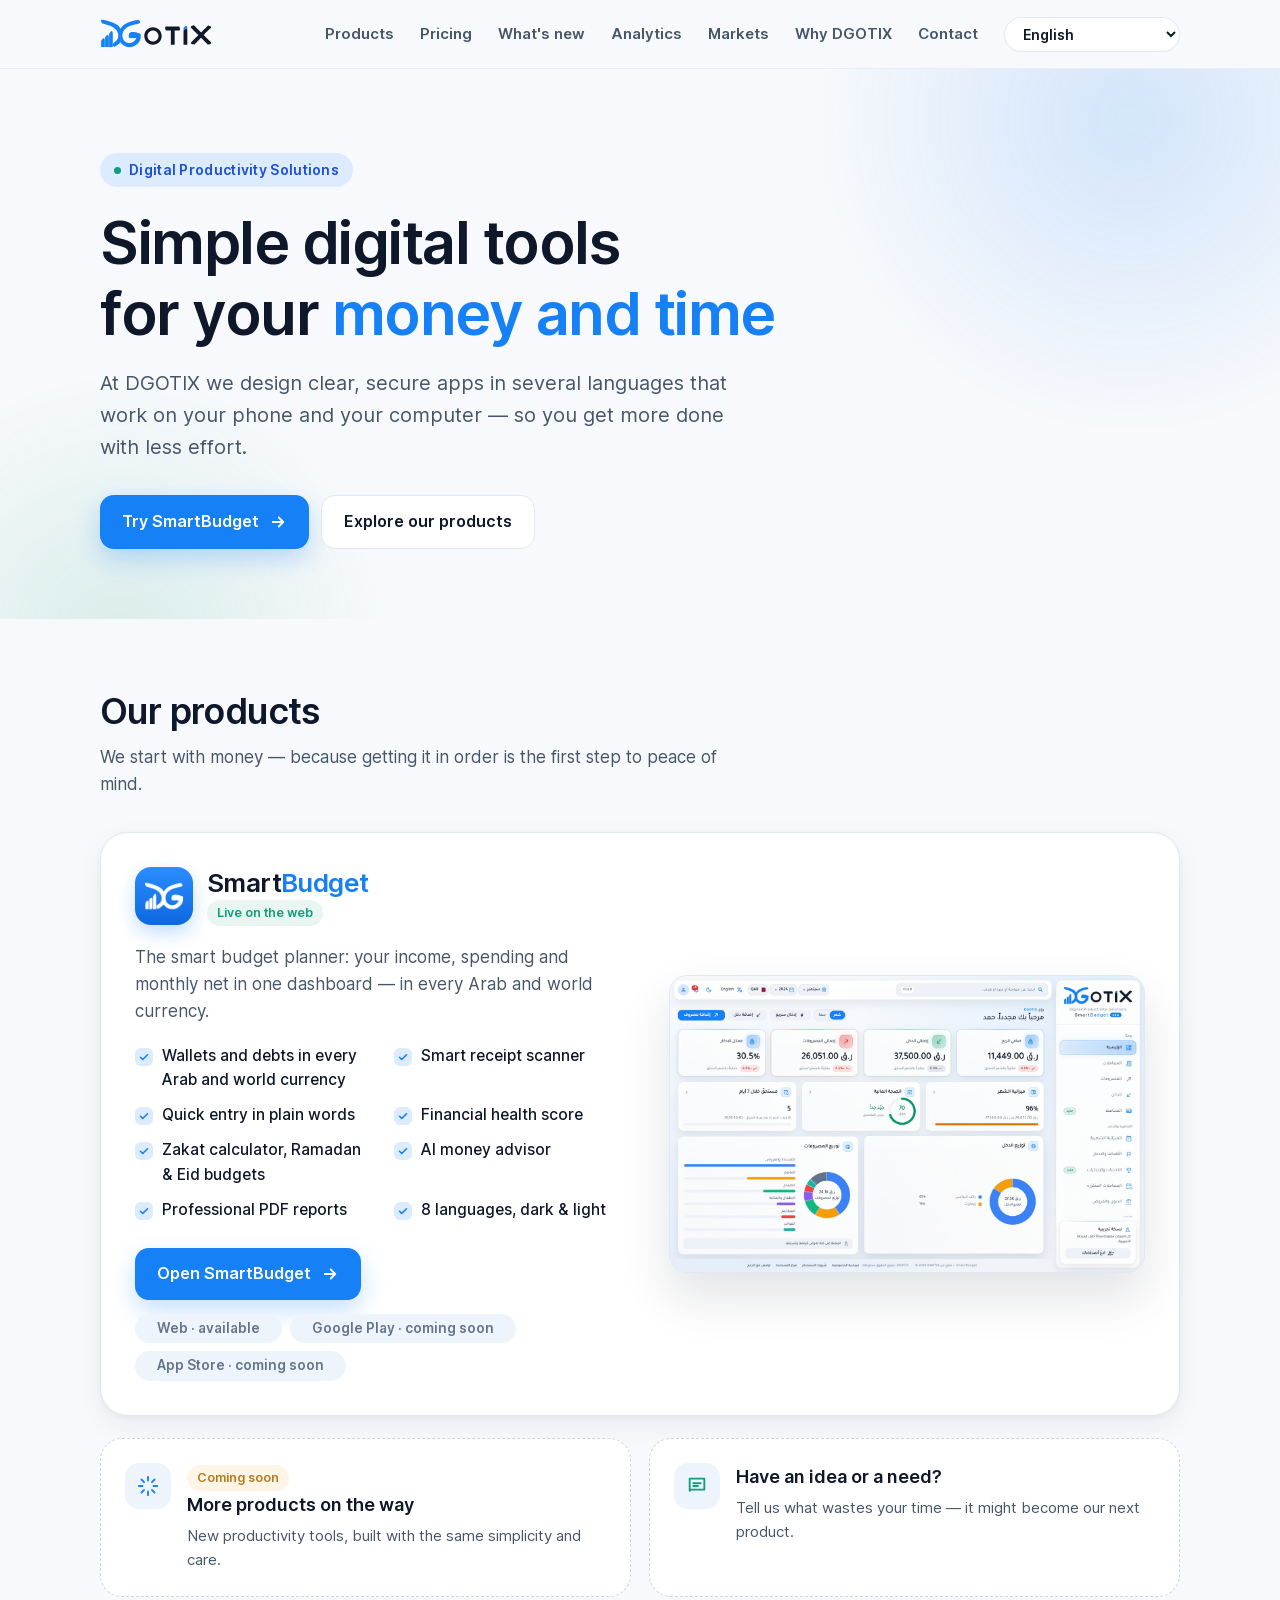
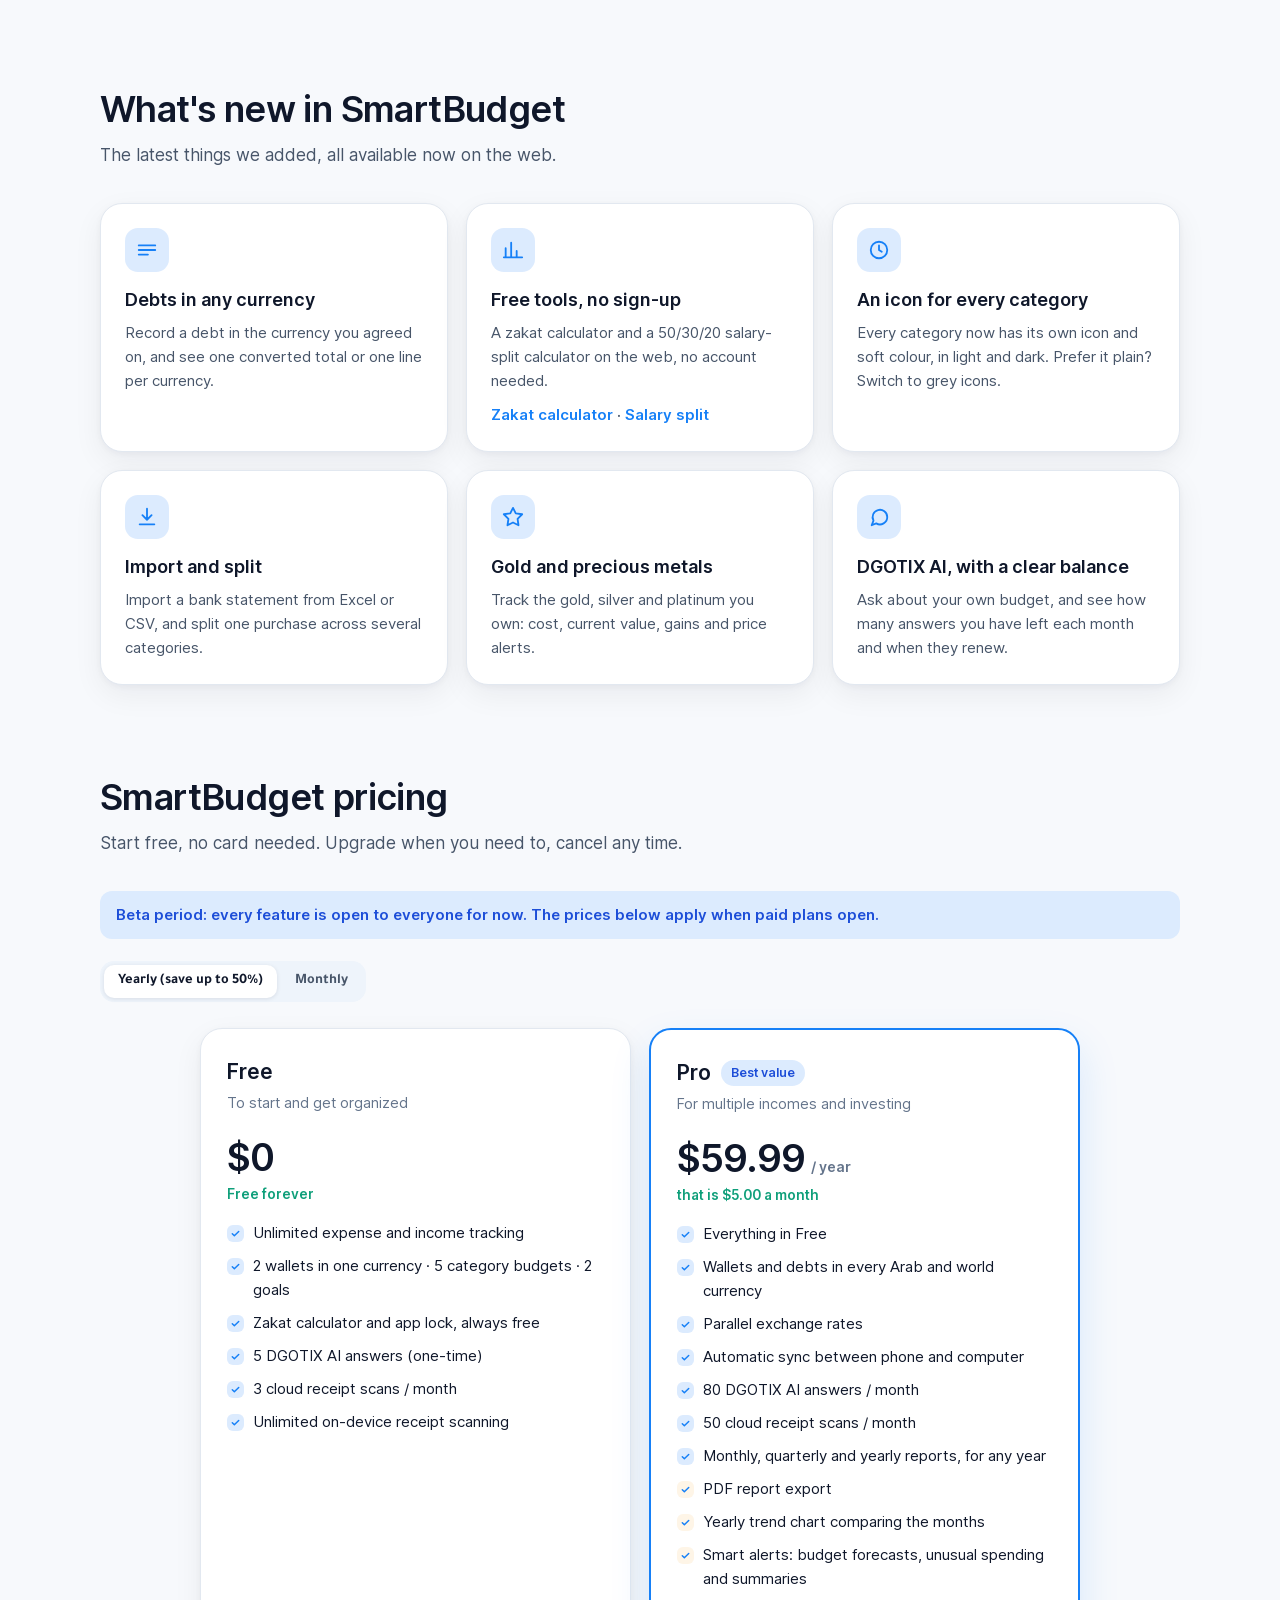
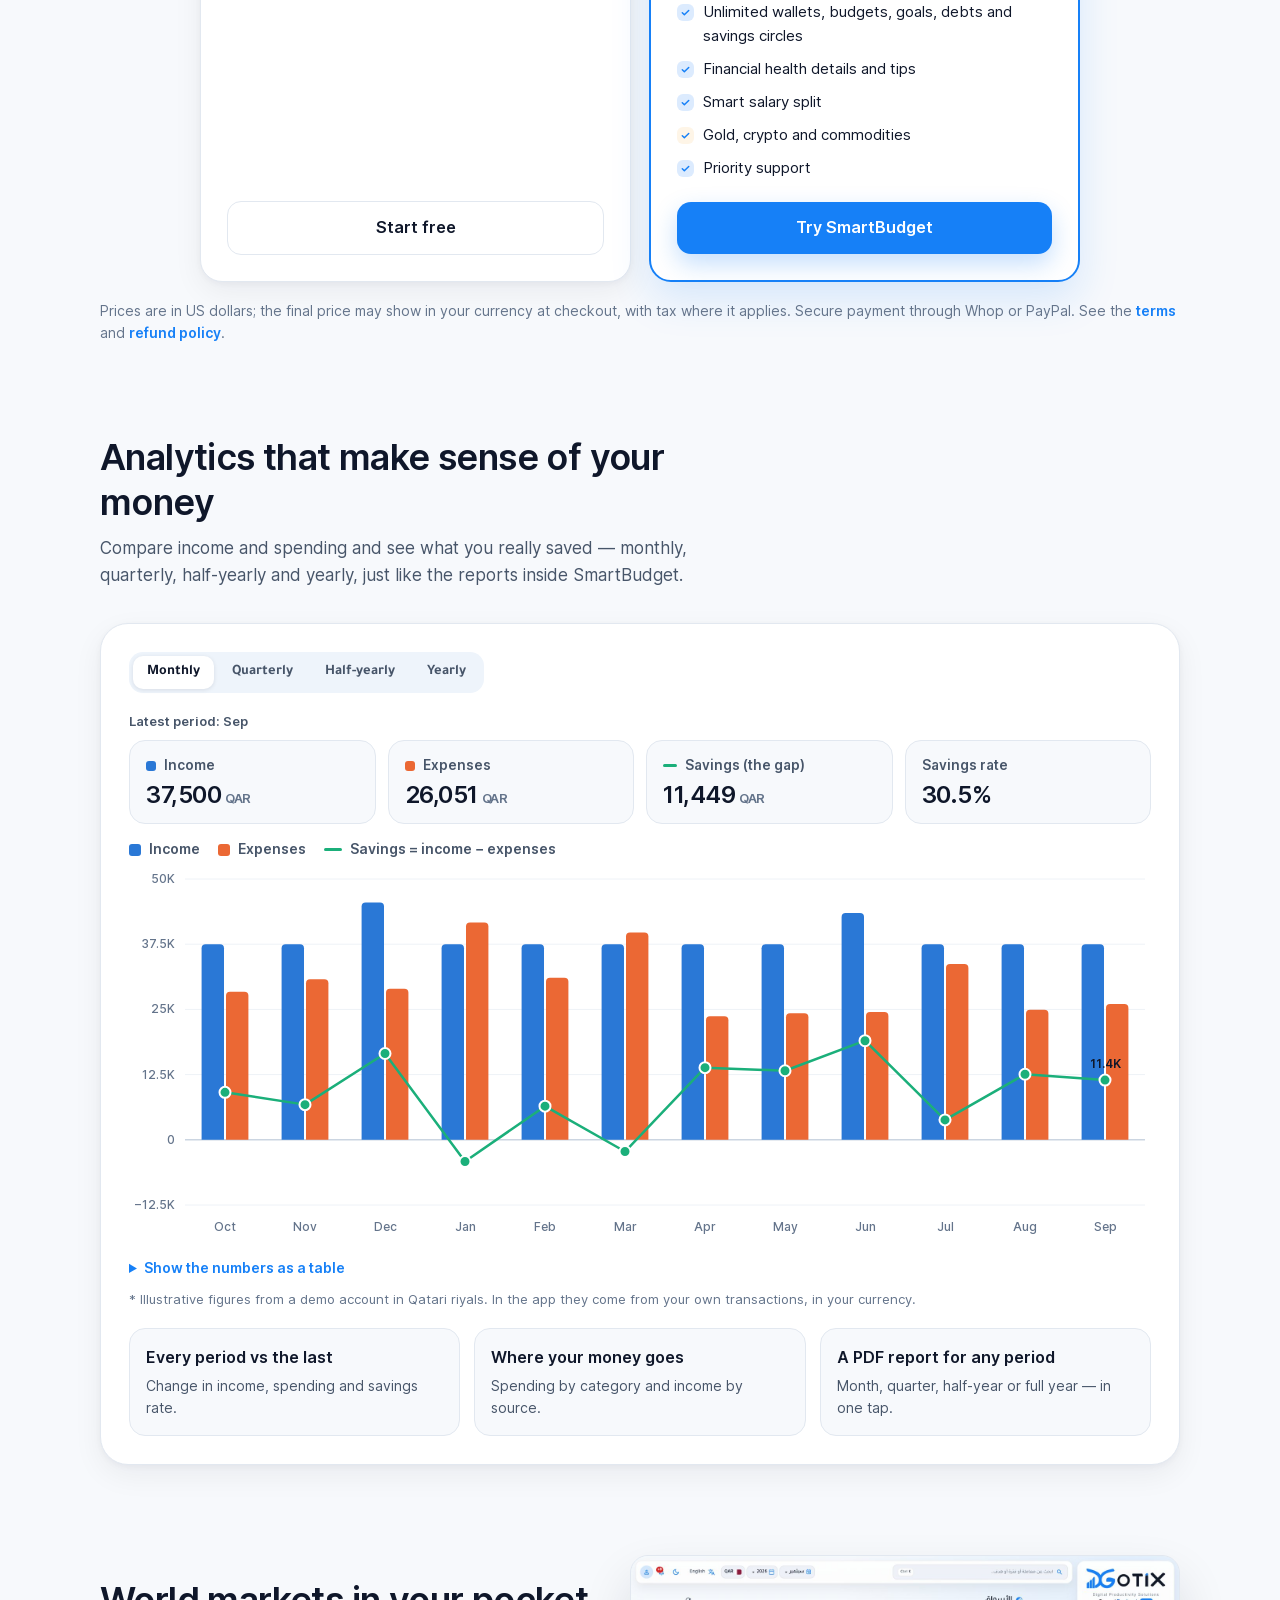
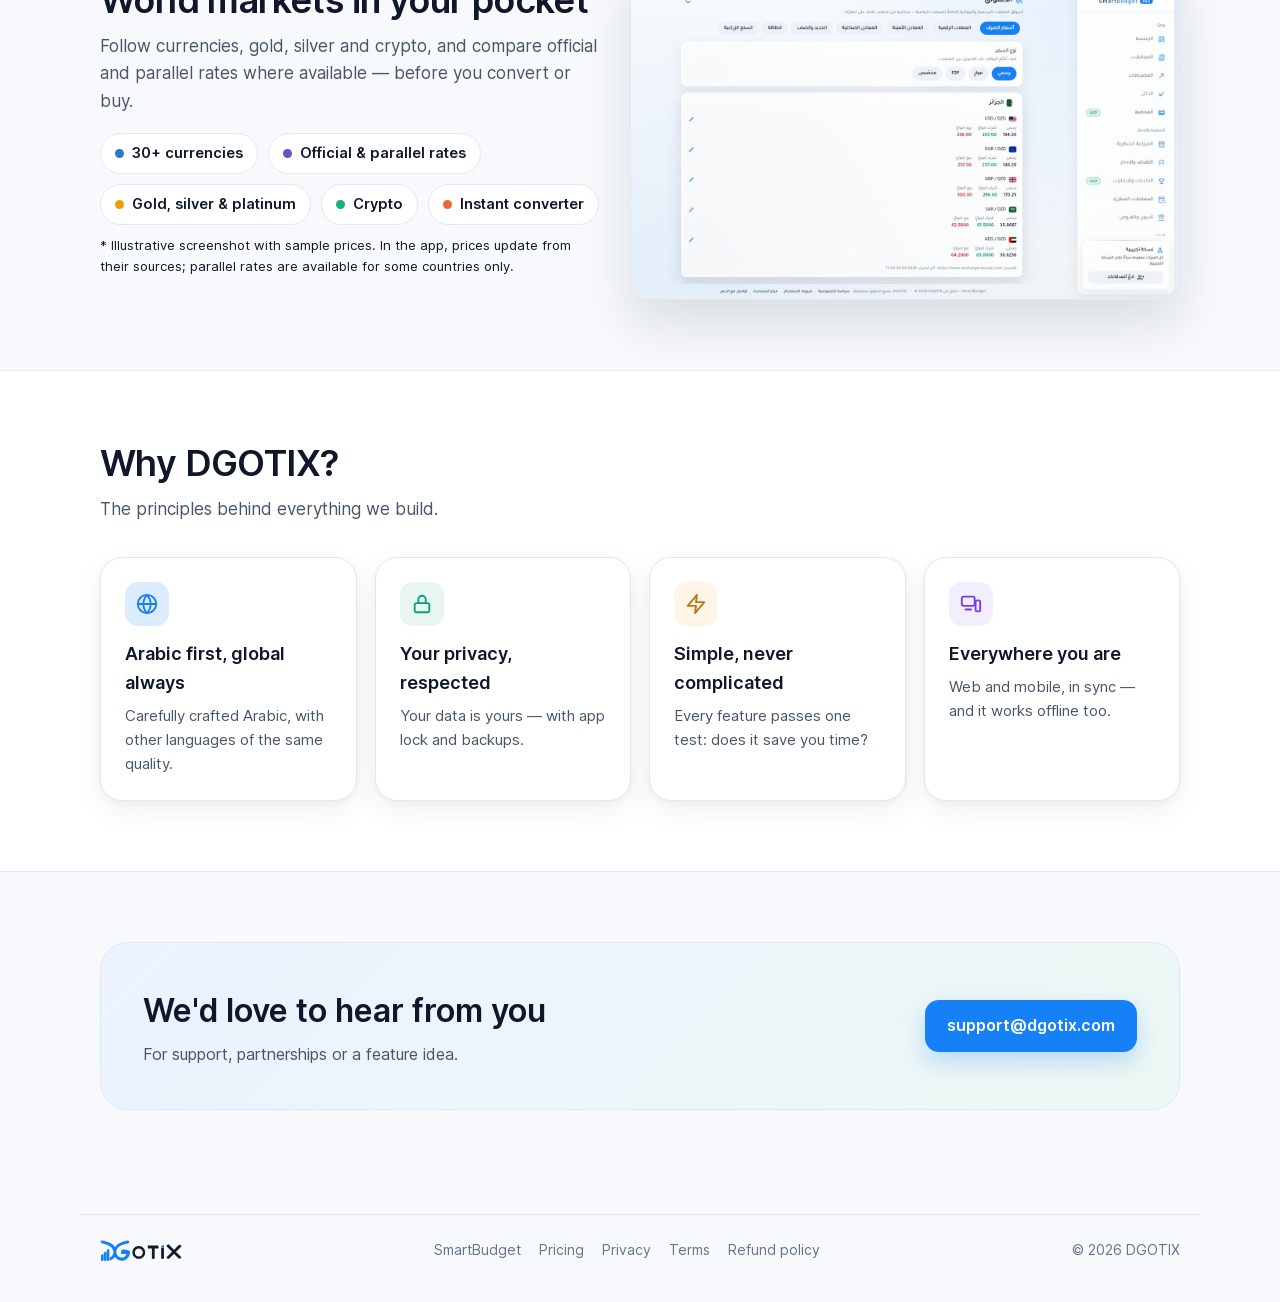
==== commit 554933c1: "Welcome page: new pricing (Free and Pro) and a What's new section - Pricing: two plans, Free and Pro" ====
--- a/index.html
+++ b/index.html
@@ -187,7 +187,13 @@
   }
   /* pricing */
   .bill{margin:0 0 26px}
-  .plans{display:grid;grid-template-columns:repeat(3,1fr);gap:18px;align-items:stretch}
+  .plans{display:grid;grid-template-columns:repeat(2,1fr);gap:18px;align-items:stretch;max-width:880px;margin-inline:auto}
+  .beta{background:var(--brand-soft);color:#1D4ED8;border-radius:12px;padding:12px 16px;font-weight:700;font-size:15px;margin:0 0 22px}
+  .news{display:grid;grid-template-columns:repeat(3,1fr);gap:18px}
+  .nlinks{margin-top:10px;font-weight:700;font-size:14.5px}
+  .nlinks a{color:var(--brand)}
+  @media (max-width:880px){.news{grid-template-columns:1fr 1fr}}
+  @media (max-width:560px){.news{grid-template-columns:1fr}}
   .plan{background:var(--surface);border:1px solid var(--line);border-radius:var(--radius);padding:26px;box-shadow:var(--shadow);display:flex;flex-direction:column}
   .plan.best{border:2px solid var(--brand);box-shadow:0 18px 40px rgba(22,128,247,.14)}
   .plan h3{font-size:21px;font-weight:900;display:flex;align-items:center;gap:10px;flex-wrap:wrap}
@@ -217,6 +223,7 @@
     <div class="nav-links">
       <a href="#products"><span data-ar>المنتجات</span><span data-en>Products</span><span data-fr>Produits</span><span data-id>Produk</span><span data-es>Productos</span><span data-tr>Ürünler</span><span data-ms>Produk</span><span data-ur>پروڈکٹس</span></a>
       <a href="#pricing"><span data-ar>الأسعار</span><span data-en>Pricing</span><span data-fr>Tarifs</span><span data-id>Harga</span><span data-es>Precios</span><span data-tr>Fiyatlar</span><span data-ms>Harga</span><span data-ur>قیمتیں</span></a>
+      <a href="#news"><span data-ar>الجديد</span><span data-en>What's new</span><span data-fr>Nouveautés</span><span data-id>Terbaru</span><span data-es>Novedades</span><span data-tr>Yenilikler</span><span data-ms>Terbaru</span><span data-ur>نیا</span></a>
       <a href="#analytics"><span data-ar>التحليلات</span><span data-en>Analytics</span><span data-fr>Analyses</span><span data-id>Analisis</span><span data-es>Análisis</span><span data-tr>Analizler</span><span data-ms>Analisis</span><span data-ur>تجزیہ</span></a>
       <a href="#markets"><span data-ar>الأسواق</span><span data-en>Markets</span><span data-fr>Marchés</span><span data-id>Pasar</span><span data-es>Mercados</span><span data-tr>Piyasalar</span><span data-ms>Pasaran</span><span data-ur>مارکیٹیں</span></a>
       <a href="#why"><span data-ar>لماذا DGOTIX</span><span data-en>Why DGOTIX</span><span data-fr>Pourquoi DGOTIX</span><span data-id>Mengapa DGOTIX</span><span data-es>Por qué DGOTIX</span><span data-tr>Neden DGOTIX</span><span data-ms>Kenapa DGOTIX</span><span data-ur>DGOTIX کیوں</span></a>
@@ -271,7 +278,7 @@
             <span data-en>The smart budget planner: your income, spending and monthly net in one dashboard — in every Arab and world currency.</span><span data-fr>Le planificateur de budget intelligent : vos revenus, vos dépenses et votre solde mensuel dans un seul tableau de bord, dans toutes les devises arabes et mondiales.</span><span data-id>Perencana anggaran cerdas: pemasukan, pengeluaran, dan saldo bulanan Anda dalam satu dasbor — dalam semua mata uang Arab dan dunia.</span><span data-es>El planificador de presupuesto inteligente: tus ingresos, gastos y saldo mensual en un solo panel, en todas las monedas árabes y del mundo.</span><span data-tr>Akıllı bütçe planlayıcısı: gelirin, harcamaların ve aylık net durumun tek panelde — dünyanın her para biriminde.</span><span data-ms>Perancang bajet pintar: pendapatan, perbelanjaan dan baki bulanan anda dalam satu papan pemuka — dalam setiap mata wang dunia.</span><span data-ur>اسمارٹ بجٹ پلانر: آپ کی آمدنی، اخراجات اور ماہانہ خالص رقم ایک ڈیش بورڈ میں — دنیا کی ہر کرنسی میں۔</span>
           </p>
           <ul class="feats">
-            <li><span data-ar>محافظ متعددة العملات ومحوّل فوري</span><span data-en>Multi-currency wallets &amp; converter</span><span data-fr>Portefeuilles multidevises et convertisseur</span><span data-id>Dompet multimata uang &amp; konverter</span><span data-es>Billeteras multimoneda y conversor</span><span data-tr>Çok para birimli cüzdanlar ve çevirici</span><span data-ms>Dompet pelbagai mata wang &amp; penukar</span><span data-ur>کثیر کرنسی والیٹس اور کنورٹر</span></li>
+            <li><span data-ar>محافظ وديون بكل العملات العربية والعالمية</span><span data-en>Wallets and debts in every Arab and world currency</span><span data-fr>Portefeuilles et dettes dans toutes les devises arabes et mondiales</span><span data-id>Dompet dan utang dalam semua mata uang Arab dan dunia</span><span data-es>Billeteras y deudas en todas las monedas árabes y del mundo</span><span data-tr>Dünyanın her para biriminde cüzdanlar ve borçlar</span><span data-ms>Dompet dan hutang dalam setiap mata wang dunia</span><span data-ur>دنیا کی ہر کرنسی میں والیٹس اور قرض</span></li>
             <li><span data-ar>ماسح الفواتير الذكي</span><span data-en>Smart receipt scanner</span><span data-fr>Scanner de tickets intelligent</span><span data-id>Pemindai struk cerdas</span><span data-es>Escáner de tickets inteligente</span><span data-tr>Akıllı fiş tarayıcı</span><span data-ms>Pengimbas resit pintar</span><span data-ur>اسمارٹ رسید اسکینر</span></li>
             <li><span data-ar>إدخال سريع بكلمة: «قهوة 18»</span><span data-en>Quick entry in plain words</span><span data-fr>Saisie rapide en langage courant</span><span data-id>Catat cepat dengan bahasa sehari-hari</span><span data-es>Registro rápido con tus palabras</span><span data-tr>Günlük dille hızlı giriş</span><span data-ms>Catatan pantas dengan bahasa harian</span><span data-ur>روزمرہ زبان میں فوری اندراج</span></li>
             <li><span data-ar>الصحة المالية ونصائح واضحة</span><span data-en>Financial health score</span><span data-fr>Score de santé financière</span><span data-id>Skor kesehatan keuangan</span><span data-es>Puntuación de salud financiera</span><span data-tr>Finansal sağlık puanı</span><span data-ms>Skor kesihatan kewangan</span><span data-ur>مالی صحت کا اسکور</span></li>
@@ -316,15 +323,34 @@
   </section>
 
   <!-- ============ Pricing ============ -->
+  <!-- What is new -->
+  <section id="news" style="padding-top:20px">
+    <div class="wrap">
+      <div class="sec-head">
+        <h2><span data-ar>جديد سمارت بدجت</span><span data-en>What's new in SmartBudget</span><span data-fr>Les nouveautés de SmartBudget</span><span data-id>Yang baru di SmartBudget</span><span data-es>Novedades de SmartBudget</span><span data-tr>SmartBudget'ta yenilikler</span><span data-ms>Apa yang baharu dalam SmartBudget</span><span data-ur>SmartBudget میں نیا کیا ہے</span></h2>
+        <p><span data-ar>آخر ما أضفناه، وكله متاح الآن على الويب.</span><span data-en>The latest things we added, all available now on the web.</span><span data-fr>Les derniers ajouts, tous disponibles dès maintenant sur le web.</span><span data-id>Hal-hal terbaru yang kami tambahkan, semuanya tersedia sekarang di web.</span><span data-es>Lo último que hemos añadido, todo disponible ya en la web.</span><span data-tr>Eklediğimiz en son şeyler; hepsi şimdi web'de.</span><span data-ms>Perkara terbaru yang kami tambah, semuanya tersedia sekarang di web.</span><span data-ur>ہمارے تازہ ترین اضافے، سب ابھی ویب پر دستیاب ہیں۔</span></p>
+      </div>
+      <div class="news">
+        <div class="val"><div class="ic" style="background:var(--brand-soft)"><svg width="22" height="22" viewBox="0 0 24 24" fill="none" stroke="#1680F7" stroke-width="2" stroke-linecap="round" stroke-linejoin="round"><path d="M3 7h18M3 12h18M3 17h10"/></svg></div><h3><span data-ar>ديون بأي عملة</span><span data-en>Debts in any currency</span><span data-fr>Des dettes dans toute devise</span><span data-id>Utang dalam mata uang apa pun</span><span data-es>Deudas en cualquier moneda</span><span data-tr>Her para biriminde borçlar</span><span data-ms>Hutang dalam mana-mana mata wang</span><span data-ur>کسی بھی کرنسی میں قرض</span></h3><p><span data-ar>سجّل الدين بالعملة التي اتفقتم عليها، وشاهد مجموعًا واحدًا محوّلًا أو سطرًا لكل عملة.</span><span data-en>Record a debt in the currency you agreed on, and see one converted total or one line per currency.</span><span data-fr>Enregistrez une dette dans la devise convenue et voyez un total converti ou une ligne par devise.</span><span data-id>Catat utang dalam mata uang yang disepakati, lalu lihat satu total terkonversi atau satu baris per mata uang.</span><span data-es>Registra una deuda en la moneda acordada y mira un total convertido o una línea por moneda.</span><span data-tr>Borcu anlaştığınız para biriminde kaydedin; tek bir çevrilmiş toplam ya da her para birimi için bir satır görün.</span><span data-ms>Rekod hutang dalam mata wang yang dipersetujui, dan lihat satu jumlah yang ditukar atau satu baris bagi setiap mata wang.</span><span data-ur>قرض اسی کرنسی میں درج کریں جس پر اتفاق ہوا، اور ایک تبدیل شدہ مجموعہ یا ہر کرنسی کی الگ سطر دیکھیں۔</span></p></div>
+        <div class="val"><div class="ic" style="background:var(--brand-soft)"><svg width="22" height="22" viewBox="0 0 24 24" fill="none" stroke="#1680F7" stroke-width="2" stroke-linecap="round" stroke-linejoin="round"><path d="M4 20V10M10 20V4M16 20v-7M22 20H2"/></svg></div><h3><span data-ar>أدوات مجانية بلا تسجيل</span><span data-en>Free tools, no sign-up</span><span data-fr>Des outils gratuits, sans inscription</span><span data-id>Alat gratis tanpa daftar</span><span data-es>Herramientas gratis, sin registro</span><span data-tr>Ücretsiz araçlar, kayıt gerekmez</span><span data-ms>Alat percuma tanpa daftar</span><span data-ur>مفت ٹولز، بغیر رجسٹریشن</span></h3><p><span data-ar>حاسبة الزكاة وحاسبة تقسيم الراتب 50/30/20 على الويب، دون حساب.</span><span data-en>A zakat calculator and a 50/30/20 salary-split calculator on the web, no account needed.</span><span data-fr>Un calculateur de zakat et un calculateur de répartition du salaire 50/30/20 sur le web, sans compte.</span><span data-id>Kalkulator zakat dan kalkulator pembagian gaji 50/30/20 di web, tanpa akun.</span><span data-es>Una calculadora de zakat y una de reparto del salario 50/30/20 en la web, sin cuenta.</span><span data-tr>Web'de zekât hesaplayıcı ve 50/30/20 maaş bölüştürme hesaplayıcısı; hesap gerekmez.</span><span data-ms>Kalkulator zakat dan kalkulator pembahagian gaji 50/30/20 di web, tanpa akaun.</span><span data-ur>ویب پر زکوٰۃ کیلکولیٹر اور 50/30/20 تنخواہ تقسیم کیلکولیٹر، اکاؤنٹ کے بغیر۔</span></p><p class="nlinks"><a href="https://smartbudget.dgotix.com/zakat/"><span data-ar>حاسبة الزكاة</span><span data-en>Zakat calculator</span><span data-fr>Calcul de la zakat</span><span data-id>Kalkulator zakat</span><span data-es>Calculadora de zakat</span><span data-tr>Zekât hesaplayıcı</span><span data-ms>Kalkulator zakat</span><span data-ur>زکوٰۃ کیلکولیٹر</span></a> · <a href="https://smartbudget.dgotix.com/salary-split/"><span data-ar>تقسيم الراتب</span><span data-en>Salary split</span><span data-fr>Répartition du salaire</span><span data-id>Pembagian gaji</span><span data-es>Reparto del salario</span><span data-tr>Maaş bölüştürme</span><span data-ms>Pembahagian gaji</span><span data-ur>تنخواہ تقسیم</span></a></p></div>
+        <div class="val"><div class="ic" style="background:var(--brand-soft)"><svg width="22" height="22" viewBox="0 0 24 24" fill="none" stroke="#1680F7" stroke-width="2" stroke-linecap="round" stroke-linejoin="round"><circle cx="12" cy="12" r="9"/><path d="M12 7v5l3 2"/></svg></div><h3><span data-ar>أيقونة لكل فئة</span><span data-en>An icon for every category</span><span data-fr>Une icône pour chaque catégorie</span><span data-id>Ikon untuk setiap kategori</span><span data-es>Un icono para cada categoría</span><span data-tr>Her kategori için bir simge</span><span data-ms>Ikon untuk setiap kategori</span><span data-ur>ہر زمرے کے لیے آئیکن</span></h3><p><span data-ar>لكل فئة أيقونة ولون هادئ في الوضعين الفاتح والداكن. وإن فضّلتها بسيطة فبدّل إلى الأيقونات الرمادية.</span><span data-en>Every category now has its own icon and soft colour, in light and dark. Prefer it plain? Switch to grey icons.</span><span data-fr>Chaque catégorie a son icône et sa couleur douce, en clair comme en sombre. Vous préférez sobre ? Passez aux icônes grises.</span><span data-id>Setiap kategori kini punya ikon dan warna lembut sendiri, di mode terang dan gelap. Lebih suka polos? Pilih ikon abu-abu.</span><span data-es>Cada categoría tiene ahora su icono y un color suave, en claro y oscuro. ¿Prefieres algo sobrio? Cambia a iconos grises.</span><span data-tr>Her kategorinin artık kendi simgesi ve yumuşak rengi var, açık ve koyu temada. Sade mi istersin? Gri simgelere geç.</span><span data-ms>Setiap kategori kini ada ikon dan warna lembut sendiri, dalam mod cerah dan gelap. Lebih suka ringkas? Tukar kepada ikon kelabu.</span><span data-ur>اب ہر زمرے کا اپنا آئیکن اور ہلکا رنگ ہے، لائٹ اور ڈارک دونوں میں۔ سادہ پسند ہے؟ خاکستری آئیکنز پر جائیں۔</span></p></div>
+        <div class="val"><div class="ic" style="background:var(--brand-soft)"><svg width="22" height="22" viewBox="0 0 24 24" fill="none" stroke="#1680F7" stroke-width="2" stroke-linecap="round" stroke-linejoin="round"><path d="M12 3v12M7 10l5 5 5-5M4 20h16"/></svg></div><h3><span data-ar>استيراد وتقسيم</span><span data-en>Import and split</span><span data-fr>Importer et répartir</span><span data-id>Impor dan bagi</span><span data-es>Importar y dividir</span><span data-tr>İçe aktar ve böl</span><span data-ms>Import dan bahagi</span><span data-ur>درآمد اور تقسیم</span></h3><p><span data-ar>استورد كشف حساب من Excel أو CSV، وقسّم عملية شراء واحدة على عدة فئات.</span><span data-en>Import a bank statement from Excel or CSV, and split one purchase across several categories.</span><span data-fr>Importez un relevé bancaire depuis Excel ou CSV et répartissez un achat sur plusieurs catégories.</span><span data-id>Impor rekening koran dari Excel atau CSV, dan bagi satu pembelian ke beberapa kategori.</span><span data-es>Importa un extracto bancario desde Excel o CSV y reparte una compra entre varias categorías.</span><span data-tr>Excel veya CSV'den banka ekstresi içe aktarın ve tek bir alışverişi birkaç kategoriye bölün.</span><span data-ms>Import penyata bank daripada Excel atau CSV, dan bahagikan satu pembelian kepada beberapa kategori.</span><span data-ur>Excel یا CSV سے بینک اسٹیٹمنٹ درآمد کریں، اور ایک خریداری کو کئی زمروں میں تقسیم کریں۔</span></p></div>
+        <div class="val"><div class="ic" style="background:var(--brand-soft)"><svg width="22" height="22" viewBox="0 0 24 24" fill="none" stroke="#1680F7" stroke-width="2" stroke-linecap="round" stroke-linejoin="round"><path d="M12 2l3 6 7 1-5 5 1 7-6-3-6 3 1-7-5-5 7-1z"/></svg></div><h3><span data-ar>الذهب والمعادن الثمينة</span><span data-en>Gold and precious metals</span><span data-fr>L'or et les métaux précieux</span><span data-id>Emas dan logam mulia</span><span data-es>Oro y metales preciosos</span><span data-tr>Altın ve kıymetli madenler</span><span data-ms>Emas dan logam berharga</span><span data-ur>سونا اور قیمتی دھاتیں</span></h3><p><span data-ar>تابع ما تملكه من ذهب وفضة وبلاتين: التكلفة والقيمة الحالية والأرباح وتنبيهات الأسعار.</span><span data-en>Track the gold, silver and platinum you own: cost, current value, gains and price alerts.</span><span data-fr>Suivez l'or, l'argent et le platine que vous possédez : coût, valeur actuelle, gains et alertes de prix.</span><span data-id>Pantau emas, perak, dan platina Anda: modal, nilai saat ini, keuntungan, dan peringatan harga.</span><span data-es>Sigue el oro, la plata y el platino que tienes: coste, valor actual, ganancias y alertas de precio.</span><span data-tr>Sahip olduğunuz altın, gümüş ve platini izleyin: maliyet, güncel değer, kazanç ve fiyat uyarıları.</span><span data-ms>Jejaki emas, perak dan platinum anda: kos, nilai semasa, keuntungan dan amaran harga.</span><span data-ur>اپنے سونے، چاندی اور پلاٹینم کا حساب رکھیں: لاگت، موجودہ قدر، منافع اور قیمت کے الرٹس۔</span></p></div>
+        <div class="val"><div class="ic" style="background:var(--brand-soft)"><svg width="22" height="22" viewBox="0 0 24 24" fill="none" stroke="#1680F7" stroke-width="2" stroke-linecap="round" stroke-linejoin="round"><path d="M21 12a8 8 0 0 1-12 7l-5 2 2-5A8 8 0 1 1 21 12z"/></svg></div><h3><span data-ar>مساعد DGOTIX AI بوضوح</span><span data-en>DGOTIX AI, with a clear balance</span><span data-fr>DGOTIX AI, avec un solde clair</span><span data-id>DGOTIX AI dengan sisa yang jelas</span><span data-es>DGOTIX AI, con saldo claro</span><span data-tr>DGOTIX AI, net bir bakiyeyle</span><span data-ms>DGOTIX AI dengan baki yang jelas</span><span data-ur>DGOTIX AI، واضح بیلنس کے ساتھ</span></h3><p><span data-ar>اسأل عن ميزانيتك، وشاهد كم بقي لك من الإجابات كل شهر، ومتى تتجدد.</span><span data-en>Ask about your own budget, and see how many answers you have left each month and when they renew.</span><span data-fr>Interrogez-le sur votre budget et voyez combien de réponses il vous reste chaque mois et quand elles se renouvellent.</span><span data-id>Tanyakan soal anggaran Anda, dan lihat sisa jawaban tiap bulan serta kapan diperbarui.</span><span data-es>Pregunta sobre tu presupuesto y mira cuántas respuestas te quedan cada mes y cuándo se renuevan.</span><span data-tr>Kendi bütçenizi sorun; her ay kaç yanıtınız kaldığını ve ne zaman yenilendiğini görün.</span><span data-ms>Tanya tentang bajet anda, dan lihat berapa jawapan yang tinggal setiap bulan serta bila ia diperbaharui.</span><span data-ur>اپنے بجٹ کے بارے میں پوچھیں، اور دیکھیں ہر ماہ کتنے جوابات باقی ہیں اور کب تجدید ہوگی۔</span></p></div>
+      </div>
+    </div>
+  </section>
+
   <section id="pricing" style="padding-top:20px">
     <div class="wrap">
       <div class="sec-head">
         <h2><span data-ar>أسعار سمارت بدجت</span><span data-en>SmartBudget pricing</span><span data-fr>Tarifs de SmartBudget</span><span data-id>Harga SmartBudget</span><span data-es>Precios de SmartBudget</span><span data-tr>SmartBudget fiyatları</span><span data-ms>Harga SmartBudget</span><span data-ur>SmartBudget کی قیمتیں</span></h2>
         <p><span data-ar>ابدأ مجاناً بلا بطاقة. رقِّ متى احتجت، وألغِ في أي وقت.</span><span data-en>Start free, no card needed. Upgrade when you need to, cancel any time.</span><span data-fr>Commencez gratuitement, sans carte bancaire. Passez à une formule supérieure quand vous en avez besoin, résiliez à tout moment.</span><span data-id>Mulai gratis, tanpa kartu. Tingkatkan saat perlu, batalkan kapan saja.</span><span data-es>Empieza gratis, sin tarjeta. Mejora cuando lo necesites y cancela cuando quieras.</span><span data-tr>Ücretsiz başla, kart gerekmez. İhtiyaç duyduğunda yükselt, istediğin zaman iptal et.</span><span data-ms>Mula percuma, tanpa kad. Naik taraf bila perlu, batal bila-bila masa.</span><span data-ur>مفت شروع کریں، کارڈ کی ضرورت نہیں۔ ضرورت ہو تو اپ گریڈ کریں، کسی بھی وقت منسوخ کریں۔</span></p>
       </div>
+      <p class="beta" role="note"><span data-ar>الفترة التجريبية: كل المزايا مفتوحة للجميع الآن. تُطبَّق الأسعار أدناه عند افتتاح الباقات المدفوعة.</span><span data-en>Beta period: every feature is open to everyone for now. The prices below apply when paid plans open.</span><span data-fr>Période bêta : toutes les fonctionnalités sont ouvertes à tous pour le moment. Les tarifs ci-dessous s'appliqueront à l'ouverture des formules payantes.</span><span data-id>Masa beta: semua fitur terbuka untuk semua orang saat ini. Harga di bawah berlaku saat paket berbayar dibuka.</span><span data-es>Periodo beta: por ahora todas las funciones están abiertas para todos. Los precios de abajo se aplicarán cuando se abran los planes de pago.</span><span data-tr>Beta dönemi: şimdilik tüm özellikler herkese açık. Aşağıdaki fiyatlar, ücretli planlar açıldığında geçerli olur.</span><span data-ms>Tempoh beta: semua ciri terbuka kepada semua buat masa ini. Harga di bawah terpakai apabila pelan berbayar dibuka.</span><span data-ur>بیٹا مدت: فی الحال تمام فیچرز سب کے لیے کھلے ہیں۔ نیچے دی گئی قیمتیں ادا شدہ پلانز کھلنے پر لاگو ہوں گی۔</span></p>
       <div class="bill">
         <div class="seg" role="group" aria-label="Billing period">
-          <button type="button" data-period="yearly" aria-pressed="true"><span data-ar>سنوي (وفّر حتى 35%)</span><span data-en>Yearly (save up to 35%)</span><span data-fr>Annuel (jusqu'à 35 % d'économie)</span><span data-id>Tahunan (hemat hingga 35%)</span><span data-es>Anual (ahorra hasta un 35 %)</span><span data-tr>Yıllık (%35'e kadar tasarruf)</span><span data-ms>Tahunan (jimat sehingga 35%)</span><span data-ur>سالانہ (35% تک بچت)</span></button>
+          <button type="button" data-period="yearly" aria-pressed="true"><span data-ar>سنوي (وفّر حتى 50%)</span><span data-en>Yearly (save up to 50%)</span><span data-fr>Annuel (jusqu'à 50 % d'économie)</span><span data-id>Tahunan (hemat hingga 50%)</span><span data-es>Anual (ahorra hasta un 50 %)</span><span data-tr>Yıllık (%50'e kadar tasarruf)</span><span data-ms>Tahunan (jimat sehingga 50%)</span><span data-ur>سالانہ (50% تک بچت)</span></button>
           <button type="button" data-period="monthly" aria-pressed="false"><span data-ar>شهري</span><span data-en>Monthly</span><span data-fr>Mensuel</span><span data-id>Bulanan</span><span data-es>Mensual</span><span data-tr>Aylık</span><span data-ms>Bulanan</span><span data-ur>ماہانہ</span></button>
         </div>
       </div>
@@ -335,52 +361,42 @@
           <div class="price"><b>$0</b></div>
           <div class="per"><span data-ar>مجاناً دائماً</span><span data-en>Free forever</span><span data-fr>Gratuit pour toujours</span><span data-id>Gratis selamanya</span><span data-es>Gratis para siempre</span><span data-tr>Sonsuza dek ücretsiz</span><span data-ms>Percuma selama-lamanya</span><span data-ur>ہمیشہ کے لیے مفت</span></div>
           <ul>
-            <li><span data-ar>تسجيل المصاريف والدخل بلا حدود</span><span data-en>Unlimited expense and income tracking</span><span data-fr>Suivi illimité des dépenses et des revenus</span><span data-id>Pencatatan pengeluaran dan pemasukan tanpa batas</span><span data-es>Registro ilimitado de gastos e ingresos</span><span data-tr>Sınırsız gider ve gelir takibi</span><span data-ms>Penjejakan perbelanjaan dan pendapatan tanpa had</span><span data-ur>خرچ اور آمدنی کا لامحدود حساب</span></li>
-            <li><span data-ar>محفظتان بعملة واحدة · 5 ميزانيات · هدف واحد</span><span data-en>2 wallets in one currency · 5 budgets · 1 goal</span><span data-fr>2 portefeuilles dans une devise · 5 budgets · 1 objectif</span><span data-id>2 dompet dalam satu mata uang · 5 anggaran · 1 target</span><span data-es>2 billeteras en una moneda · 5 presupuestos · 1 meta</span><span data-tr>Tek para biriminde 2 cüzdan · 5 bütçe · 1 hedef</span><span data-ms>2 dompet dalam satu mata wang · 5 bajet · 1 matlamat</span><span data-ur>ایک کرنسی میں 2 والیٹس · 5 بجٹ · 1 ہدف</span></li>
-            <li><span data-ar>تقارير الشهر الحالي والسابق</span><span data-en>Reports for this month and last</span><span data-fr>Rapports du mois en cours et du mois précédent</span><span data-id>Laporan bulan ini dan bulan lalu</span><span data-es>Informes de este mes y del anterior</span><span data-tr>Bu ay ve geçen ay için raporlar</span><span data-ms>Laporan bulan ini dan bulan lepas</span><span data-ur>اس مہینے اور پچھلے مہینے کی رپورٹس</span></li>
-            <li><span data-ar>حاسبة الزكاة وقفل التطبيق</span><span data-en>Zakat calculator and app lock</span><span data-fr>Calcul de la zakat et verrouillage de l'application</span><span data-id>Kalkulator zakat dan kunci aplikasi</span><span data-es>Calculadora de zakat y bloqueo de la app</span><span data-tr>Zekât hesaplayıcı ve uygulama kilidi</span><span data-ms>Kalkulator zakat dan kunci aplikasi</span><span data-ur>زکوٰۃ کیلکولیٹر اور ایپ لاک</span></li>
-            <li><span data-ar>5 إجابات من المستشار الذكي و3 مسوحات سحابية للتجربة</span><span data-en>5 AI answers and 3 cloud scans to try</span><span data-fr>5 réponses IA et 3 scans dans le cloud pour essayer</span><span data-id>5 jawaban AI dan 3 pemindaian cloud untuk mencoba</span><span data-es>5 respuestas de IA y 3 escaneos en la nube para probar</span><span data-tr>Denemek için 5 yapay zekâ yanıtı ve 3 bulut taraması</span><span data-ms>5 jawapan AI dan 3 imbasan awan untuk dicuba</span><span data-ur>آزمانے کے لیے 5 AI جوابات اور 3 کلاؤڈ اسکین</span></li>
+            <li><span data-ar>تتبّع المصاريف والدخل بلا حدود</span><span data-en>Unlimited expense and income tracking</span><span data-fr>Suivi illimité des dépenses et revenus</span><span data-id>Pencatatan pengeluaran dan pemasukan tanpa batas</span><span data-es>Registro ilimitado de gastos e ingresos</span><span data-tr>Sınırsız gider ve gelir takibi</span><span data-ms>Penjejakan perbelanjaan dan pendapatan tanpa had</span><span data-ur>خرچ اور آمدنی کا لامحدود حساب</span></li>
+            <li><span data-ar>2 محفظة بعملة واحدة · 5 ميزانيات للفئات · هدفان</span><span data-en>2 wallets in one currency · 5 category budgets · 2 goals</span><span data-fr>2 portefeuilles dans une devise · 5 budgets par catégorie · 2 objectifs</span><span data-id>2 dompet dalam satu mata uang · 5 anggaran kategori · 2 target</span><span data-es>2 billeteras en una moneda · 5 presupuestos por categoría · 2 metas</span><span data-tr>Tek para biriminde 2 cüzdan · 5 kategori bütçesi · 2 hedef</span><span data-ms>2 dompet dalam satu mata wang · 5 bajet kategori · 2 matlamat</span><span data-ur>ایک کرنسی میں 2 والیٹس · 5 کیٹیگری بجٹ · 2 اہداف</span></li>
+            <li><span data-ar>حاسبة الزكاة وقفل التطبيق مجاناً دائماً</span><span data-en>Zakat calculator and app lock, always free</span><span data-fr>Calcul de la zakat et verrouillage de l'application, toujours gratuits</span><span data-id>Kalkulator zakat dan kunci aplikasi, selalu gratis</span><span data-es>Calculadora de zakat y bloqueo de la app, siempre gratis</span><span data-tr>Zekât hesaplayıcı ve uygulama kilidi, her zaman ücretsiz</span><span data-ms>Kalkulator zakat dan kunci aplikasi, sentiasa percuma</span><span data-ur>زکوٰۃ کیلکولیٹر اور ایپ لاک، ہمیشہ مفت</span></li>
+            <li><span data-ar>5 إجابة من DGOTIX AI (لمرة واحدة)</span><span data-en>5 DGOTIX AI answers (one-time)</span><span data-fr>5 réponses DGOTIX AI (une seule fois)</span><span data-id>5 jawaban DGOTIX AI (sekali)</span><span data-es>5 respuestas de DGOTIX AI (una sola vez)</span><span data-tr>5 DGOTIX AI yanıtı (tek seferlik)</span><span data-ms>5 jawapan DGOTIX AI (sekali sahaja)</span><span data-ur>5 DGOTIX AI جوابات (ایک بار)</span></li>
+            <li><span data-ar>3 عملية مسح سحابي للفواتير / شهريًا</span><span data-en>3 cloud receipt scans / month</span><span data-fr>3 scans de tickets dans le cloud / mois</span><span data-id>3 pemindaian struk cloud / bulan</span><span data-es>3 escaneos de tickets en la nube / mes</span><span data-tr>Ayda 3 bulut fiş taraması</span><span data-ms>3 imbasan resit awan / bulan</span><span data-ur>3 کلاؤڈ رسید اسکین / ماہ</span></li>
+            <li><span data-ar>مسح غير محدود للفواتير على الجهاز</span><span data-en>Unlimited on-device receipt scanning</span><span data-fr>Scan de tickets illimité sur l'appareil</span><span data-id>Pemindaian struk di perangkat tanpa batas</span><span data-es>Escaneo de tickets ilimitado en el dispositivo</span><span data-tr>Cihazda sınırsız fiş tarama</span><span data-ms>Imbasan resit pada peranti tanpa had</span><span data-ur>ڈیوائس پر لامحدود رسید اسکیننگ</span></li>
           </ul>
           <a class="btn btn-ghost" href="https://smartbudget.dgotix.com/"><span data-ar>ابدأ مجاناً</span><span data-en>Start free</span><span data-fr>Commencer gratuitement</span><span data-id>Mulai gratis</span><span data-es>Empezar gratis</span><span data-tr>Ücretsiz başla</span><span data-ms>Mula percuma</span><span data-ur>مفت شروع کریں</span></a>
-        </article>
-        <article class="plan">
-          <h3><span data-ar>الأساسية</span><span data-en>Basic</span><span data-fr>Basic</span><span data-id>Basic</span><span data-es>Basic</span><span data-tr>Basic</span><span data-ms>Basic</span><span data-ur>Basic</span></h3>
-          <p class="for"><span data-ar>للاستعمال اليومي والمغتربين</span><span data-en>For everyday use and expats</span><span data-fr>Pour le quotidien et les expatriés</span><span data-id>Untuk sehari-hari dan perantau</span><span data-es>Para el día a día y quienes viven fuera</span><span data-tr>Günlük kullanım ve yurt dışında yaşayanlar için</span><span data-ms>Untuk kegunaan harian dan perantau</span><span data-ur>روزمرہ استعمال اور بیرون ملک مقیم افراد کے لیے</span></p>
-          <div class="price" data-m="4.99" data-y="39.99"><b>$39.99</b><small data-u></small></div>
-          <div class="per" data-pm="3.33"></div>
-          <ul>
-            <li><span data-ar>كل ما في المجانية</span><span data-en>Everything in Free</span><span data-fr>Tout ce qu'inclut Gratuit</span><span data-id>Semua yang ada di Gratis</span><span data-es>Todo lo de Gratis</span><span data-tr>Free'deki her şey</span><span data-ms>Semua dalam Free</span><span data-ur>Free کی ہر چیز</span></li>
-            <li><span data-ar>محافظ بكل العملات بلا حدود</span><span data-en>Unlimited wallets in every currency</span><span data-fr>Portefeuilles illimités dans toutes les devises</span><span data-id>Dompet tanpa batas dalam semua mata uang</span><span data-es>Billeteras ilimitadas en todas las monedas</span><span data-tr>Her para biriminde sınırsız cüzdan</span><span data-ms>Dompet tanpa had dalam setiap mata wang</span><span data-ur>ہر کرنسی میں لامحدود والیٹس</span></li>
-            <li><span data-ar>ميزانيات وأهداف وديون وجمعيات بلا حدود</span><span data-en>Unlimited budgets, goals, debts and darets</span><span data-fr>Budgets, objectifs, dettes et tontines illimités</span><span data-id>Anggaran, target, utang, dan arisan tanpa batas</span><span data-es>Presupuestos, metas, deudas y tandas ilimitados</span><span data-tr>Sınırsız bütçe, hedef, borç ve gün</span><span data-ms>Bajet, matlamat, hutang dan kutu tanpa had</span><span data-ur>لامحدود بجٹ، اہداف، قرض اور کمیٹیاں</span></li>
-            <li><span data-ar>كل فترات التقارير ولأي سنة</span><span data-en>Every report period, any year</span><span data-fr>Toutes les périodes de rapport, pour toute année</span><span data-id>Semua periode laporan, tahun mana pun</span><span data-es>Todos los periodos de informe, de cualquier año</span><span data-tr>Her rapor dönemi, her yıl</span><span data-ms>Setiap tempoh laporan, mana-mana tahun</span><span data-ur>ہر رپورٹ مدت، کوئی بھی سال</span></li>
-            <li><span data-ar>السعر الموازي لأسعار الصرف</span><span data-en>Parallel exchange rates</span><span data-fr>Taux de change parallèles</span><span data-id>Kurs paralel</span><span data-es>Tipos de cambio paralelos</span><span data-tr>Paralel döviz kurları</span><span data-ms>Kadar pertukaran selari</span><span data-ur>متوازی ایکسچینج ریٹس</span></li>
-            <li><span data-ar>مزامنة بين الجوال والكمبيوتر</span><span data-en>Sync between phone and computer</span><span data-fr>Synchronisation entre téléphone et ordinateur</span><span data-id>Sinkron antara ponsel dan komputer</span><span data-es>Sincronización entre móvil y ordenador</span><span data-tr>Telefon ve bilgisayar arasında senkronizasyon</span><span data-ms>Penyelarasan antara telefon dan komputer</span><span data-ur>فون اور کمپیوٹر کے درمیان ہم آہنگی</span></li>
-            <li><span data-ar>تفاصيل الصحة المالية وتقسيم الراتب الذكي</span><span data-en>Health details and smart salary split</span><span data-fr>Détails de santé et répartition intelligente du salaire</span><span data-id>Detail kesehatan dan pembagian gaji cerdas</span><span data-es>Detalles de salud y reparto inteligente del sueldo</span><span data-tr>Sağlık ayrıntıları ve akıllı maaş paylaştırma</span><span data-ms>Butiran kesihatan dan pembahagian gaji pintar</span><span data-ur>صحت کی تفصیل اور تنخواہ کی اسمارٹ تقسیم</span></li>
-            <li><span data-ar>25 إجابة ذكية و15 مسحاً سحابياً شهرياً</span><span data-en>25 AI answers and 15 cloud scans a month</span><span data-fr>25 réponses IA et 15 scans dans le cloud par mois</span><span data-id>25 jawaban AI dan 15 pemindaian cloud per bulan</span><span data-es>25 respuestas de IA y 15 escaneos en la nube al mes</span><span data-tr>Ayda 25 yapay zekâ yanıtı ve 15 bulut taraması</span><span data-ms>25 jawapan AI dan 15 imbasan awan sebulan</span><span data-ur>ماہانہ 25 AI جوابات اور 15 کلاؤڈ اسکین</span></li>
-          </ul>
-          <a class="btn btn-ghost" href="https://smartbudget.dgotix.com/#/plans"><span data-ar>اختر الأساسية</span><span data-en>Choose Basic</span><span data-fr>Choisir Basic</span><span data-id>Pilih Basic</span><span data-es>Elegir Basic</span><span data-tr>Basic'i seç</span><span data-ms>Pilih Basic</span><span data-ur>Basic چنیں</span></a>
         </article>
         <article class="plan best">
           <h3><span data-ar>الاحترافية</span><span data-en>Pro</span><span data-fr>Pro</span><span data-id>Pro</span><span data-es>Pro</span><span data-tr>Pro</span><span data-ms>Pro</span><span data-ur>Pro</span> <span class="tag"><span data-ar>الأفضل قيمة</span><span data-en>Best value</span><span data-fr>Le meilleur rapport qualité-prix</span><span data-id>Paling hemat</span><span data-es>La mejor opción</span><span data-tr>En iyi değer</span><span data-ms>Nilai terbaik</span><span data-ur>بہترین قیمت</span></span></h3>
           <p class="for"><span data-ar>للدخل المتعدد والاستثمار</span><span data-en>For multiple incomes and investing</span><span data-fr>Pour plusieurs revenus et l'investissement</span><span data-id>Untuk banyak sumber pemasukan dan investasi</span><span data-es>Para varios ingresos e inversiones</span><span data-tr>Birden fazla gelir ve yatırım için</span><span data-ms>Untuk pelbagai pendapatan dan pelaburan</span><span data-ur>متعدد آمدنی اور سرمایہ کاری کے لیے</span></p>
-          <div class="price" data-m="8.99" data-y="69.99"><b>$69.99</b><small data-u></small></div>
-          <div class="per" data-pm="5.83"></div>
+          <div class="price" data-m="9.99" data-y="59.99"><b>$59.99</b><small data-u></small></div>
+          <div class="per" data-pm="5.00"></div>
           <ul>
-            <li><span data-ar>كل ما في الأساسية</span><span data-en>Everything in Basic</span><span data-fr>Tout ce qu'inclut Basic</span><span data-id>Semua yang ada di Basic</span><span data-es>Todo lo de Basic</span><span data-tr>Basic'teki her şey</span><span data-ms>Semua dalam Basic</span><span data-ur>Basic کی ہر چیز</span></li>
+            <li><span data-ar>كل ما في المجانية</span><span data-en>Everything in Free</span><span data-fr>Tout ce qu'inclut Gratuit</span><span data-id>Semua yang ada di Gratis</span><span data-es>Todo lo de Gratis</span><span data-tr>Ücretsiz planındaki her şey</span><span data-ms>Semua dalam Percuma</span><span data-ur>مفت کی ہر چیز</span></li>
+            <li><span data-ar>محافظ وديون بكل العملات العربية والعالمية</span><span data-en>Wallets and debts in every Arab and world currency</span><span data-fr>Portefeuilles et dettes dans toutes les devises arabes et mondiales</span><span data-id>Dompet dan utang dalam semua mata uang Arab dan dunia</span><span data-es>Billeteras y deudas en todas las monedas árabes y del mundo</span><span data-tr>Dünyanın her para biriminde cüzdanlar ve borçlar</span><span data-ms>Dompet dan hutang dalam setiap mata wang dunia</span><span data-ur>دنیا کی ہر کرنسی میں والیٹس اور قرض</span></li>
+            <li><span data-ar>السعر الموازي لأسعار الصرف</span><span data-en>Parallel exchange rates</span><span data-fr>Taux de change parallèles</span><span data-id>Kurs paralel</span><span data-es>Tipos de cambio paralelos</span><span data-tr>Paralel döviz kurları</span><span data-ms>Kadar pertukaran selari</span><span data-ur>متوازی ایکسچینج ریٹس</span></li>
+            <li><span data-ar>مزامنة تلقائية بين الجوال والكمبيوتر</span><span data-en>Automatic sync between phone and computer</span><span data-fr>Synchronisation automatique entre téléphone et ordinateur</span><span data-id>Sinkron otomatis antara ponsel dan komputer</span><span data-es>Sincronización automática entre móvil y ordenador</span><span data-tr>Telefon ve bilgisayar arasında otomatik senkronizasyon</span><span data-ms>Penyelarasan automatik antara telefon dan komputer</span><span data-ur>فون اور کمپیوٹر کے درمیان خودکار ہم آہنگی</span></li>
+            <li><span data-ar>80 إجابة من DGOTIX AI / شهريًا</span><span data-en>80 DGOTIX AI answers / month</span><span data-fr>80 réponses DGOTIX AI / mois</span><span data-id>80 jawaban DGOTIX AI / bulan</span><span data-es>80 respuestas de DGOTIX AI / mes</span><span data-tr>Ayda 80 DGOTIX AI yanıtı</span><span data-ms>80 jawapan DGOTIX AI / bulan</span><span data-ur>80 DGOTIX AI جوابات / ماہ</span></li>
+            <li><span data-ar>50 عملية مسح سحابي للفواتير / شهريًا</span><span data-en>50 cloud receipt scans / month</span><span data-fr>50 scans de tickets dans le cloud / mois</span><span data-id>50 pemindaian struk cloud / bulan</span><span data-es>50 escaneos de tickets en la nube / mes</span><span data-tr>Ayda 50 bulut fiş taraması</span><span data-ms>50 imbasan resit awan / bulan</span><span data-ur>50 کلاؤڈ رسید اسکین / ماہ</span></li>
+            <li><span data-ar>التقارير الشهرية والربع سنوية والسنوية لأي سنة</span><span data-en>Monthly, quarterly and yearly reports, for any year</span><span data-fr>Rapports mensuels, trimestriels et annuels, pour toute année</span><span data-id>Laporan bulanan, kuartalan, dan tahunan, untuk tahun mana pun</span><span data-es>Informes mensuales, trimestrales y anuales, de cualquier año</span><span data-tr>Her yıl için aylık, üç aylık ve yıllık raporlar</span><span data-ms>Laporan bulanan, suku tahunan dan tahunan, untuk mana-mana tahun</span><span data-ur>کسی بھی سال کی ماہانہ، سہ ماہی اور سالانہ رپورٹس</span></li>
             <li class="star"><span data-ar>تصدير التقارير PDF</span><span data-en>PDF report export</span><span data-fr>Export des rapports en PDF</span><span data-id>Ekspor laporan PDF</span><span data-es>Exportar informes en PDF</span><span data-tr>PDF rapor dışa aktarma</span><span data-ms>Eksport laporan PDF</span><span data-ur>PDF رپورٹ ایکسپورٹ</span></li>
-            <li class="star"><span data-ar>الرسم السنوي ومقارنة الأشهر</span><span data-en>Yearly trend chart</span><span data-fr>Graphique d'évolution annuelle</span><span data-id>Grafik tren tahunan</span><span data-es>Gráfico de evolución anual</span><span data-tr>Yıllık eğilim grafiği</span><span data-ms>Carta trend tahunan</span><span data-ur>سالانہ رجحان چارٹ</span></li>
-            <li class="star"><span data-ar>التنبيهات الذكية</span><span data-en>Smart alerts</span><span data-fr>Alertes intelligentes</span><span data-id>Peringatan cerdas</span><span data-es>Alertas inteligentes</span><span data-tr>Akıllı uyarılar</span><span data-ms>Amaran pintar</span><span data-ur>اسمارٹ الرٹس</span></li>
+            <li class="star"><span data-ar>الرسم السنوي ومقارنة الأشهر</span><span data-en>Yearly trend chart comparing the months</span><span data-fr>Graphique d'évolution annuelle comparant les mois</span><span data-id>Grafik tren tahunan yang membandingkan bulan</span><span data-es>Gráfico de evolución anual que compara los meses</span><span data-tr>Ayları karşılaştıran yıllık eğilim grafiği</span><span data-ms>Carta trend tahunan yang membandingkan bulan-bulan</span><span data-ur>مہینوں کا موازنہ کرنے والا سالانہ رجحان چارٹ</span></li>
+            <li class="star"><span data-ar>تنبيهات ذكية: توقّع تجاوز الميزانية والمصروفات غير العادية والملخصات</span><span data-en>Smart alerts: budget forecasts, unusual spending and summaries</span><span data-fr>Alertes intelligentes : prévisions budgétaires, dépenses inhabituelles et résumés</span><span data-id>Peringatan cerdas: proyeksi anggaran, pengeluaran tidak biasa, dan ringkasan</span><span data-es>Alertas inteligentes: previsiones del presupuesto, gastos inusuales y resúmenes</span><span data-tr>Akıllı uyarılar: bütçe tahminleri, olağandışı harcamalar ve özetler</span><span data-ms>Amaran pintar: ramalan bajet, perbelanjaan luar biasa dan ringkasan</span><span data-ur>اسمارٹ الرٹس: بجٹ کی پیش گوئیاں، غیر معمولی خرچ اور خلاصے</span></li>
+            <li><span data-ar>محافظ وميزانيات وأهداف وديون وجمعيات بلا حدود</span><span data-en>Unlimited wallets, budgets, goals, debts and savings circles</span><span data-fr>Portefeuilles, budgets, objectifs, dettes et tontines illimités</span><span data-id>Dompet, anggaran, target, utang, dan arisan tanpa batas</span><span data-es>Billeteras, presupuestos, metas, deudas y tandas ilimitados</span><span data-tr>Sınırsız cüzdan, bütçe, hedef, borç ve gün</span><span data-ms>Dompet, bajet, matlamat, hutang dan kutu tanpa had</span><span data-ur>لامحدود والیٹس، بجٹ، اہداف، قرض اور کمیٹیاں</span></li>
+            <li><span data-ar>تفاصيل الصحة المالية والنصائح</span><span data-en>Financial health details and tips</span><span data-fr>Détails et conseils de santé financière</span><span data-id>Detail dan tips kesehatan keuangan</span><span data-es>Detalles y consejos de salud financiera</span><span data-tr>Finansal sağlık ayrıntıları ve ipuçları</span><span data-ms>Butiran dan petua kesihatan kewangan</span><span data-ur>مالی صحت کی تفصیل اور مشورے</span></li>
+            <li><span data-ar>التقسيم الذكي للراتب</span><span data-en>Smart salary split</span><span data-fr>Répartition intelligente du salaire</span><span data-id>Pembagian gaji cerdas</span><span data-es>Reparto inteligente del sueldo</span><span data-tr>Akıllı maaş paylaştırma</span><span data-ms>Pembahagian gaji pintar</span><span data-ur>تنخواہ کی اسمارٹ تقسیم</span></li>
             <li class="star"><span data-ar>الذهب والعملات الرقمية والسلع</span><span data-en>Gold, crypto and commodities</span><span data-fr>Or, crypto et matières premières</span><span data-id>Emas, kripto, dan komoditas</span><span data-es>Oro, cripto y materias primas</span><span data-tr>Altın, kripto ve emtialar</span><span data-ms>Emas, kripto dan komoditi</span><span data-ur>سونا، کرپٹو اور اجناس</span></li>
-            <li class="star"><span data-ar>محفظة المشاريع والاستثمار</span><span data-en>Projects and investment portfolio</span><span data-fr>Projets et portefeuille d'investissement</span><span data-id>Proyek dan portofolio investasi</span><span data-es>Proyectos y cartera de inversión</span><span data-tr>Projeler ve yatırım portföyü</span><span data-ms>Projek dan portfolio pelaburan</span><span data-ur>پروجیکٹس اور سرمایہ کاری پورٹ فولیو</span></li>
-            <li><span data-ar>100 إجابة ذكية و50 مسحاً سحابياً شهرياً</span><span data-en>100 AI answers and 50 cloud scans a month</span><span data-fr>100 réponses IA et 50 scans dans le cloud par mois</span><span data-id>100 jawaban AI dan 50 pemindaian cloud per bulan</span><span data-es>100 respuestas de IA y 50 escaneos en la nube al mes</span><span data-tr>Ayda 100 yapay zekâ yanıtı ve 50 bulut taraması</span><span data-ms>100 jawapan AI dan 50 imbasan awan sebulan</span><span data-ur>ماہانہ 100 AI جوابات اور 50 کلاؤڈ اسکین</span></li>
-            <li><span data-ar>دعم بأولوية</span><span data-en>Priority support</span><span data-fr>Assistance prioritaire</span><span data-id>Dukungan prioritas</span><span data-es>Soporte prioritario</span><span data-tr>Öncelikli destek</span><span data-ms>Sokongan keutamaan</span><span data-ur>ترجیحی سپورٹ</span></li>
+            <li><span data-ar>دعم ذو أولوية</span><span data-en>Priority support</span><span data-fr>Assistance prioritaire</span><span data-id>Dukungan prioritas</span><span data-es>Soporte prioritario</span><span data-tr>Öncelikli destek</span><span data-ms>Sokongan keutamaan</span><span data-ur>ترجیحی سپورٹ</span></li>
           </ul>
-          <a class="btn btn-primary" href="https://smartbudget.dgotix.com/#/plans"><span data-ar>اختر الاحترافية</span><span data-en>Choose Pro</span><span data-fr>Choisir Pro</span><span data-id>Pilih Pro</span><span data-es>Elegir Pro</span><span data-tr>Pro'yu seç</span><span data-ms>Pilih Pro</span><span data-ur>Pro چنیں</span></a>
+          <a class="btn btn-primary" href="https://smartbudget.dgotix.com/"><span data-ar>جرّب سمارت بدجت</span><span data-en>Try SmartBudget</span><span data-fr>Essayer SmartBudget</span><span data-id>Coba SmartBudget</span><span data-es>Prueba SmartBudget</span><span data-tr>SmartBudget'ı dene</span><span data-ms>Cuba SmartBudget</span><span data-ur>SmartBudget آزمائیں</span></a>
         </article>
       </div>
       <p class="price-note">
-        <span data-ar>الأسعار بالدولار الأمريكي، وقد تكون أقل في بلدك؛ يظهر السعر النهائي بعملتك عند الدفع، وتُضاف الضرائب حيث تنطبق. الدفع آمن عبر موزّعنا المعتمد Paddle.com (البائع المسجَّل). اطّلع على <a href="terms.html">شروط الاستخدام</a> و<a href="refund.html">سياسة الاسترجاع</a>.</span>
-        <span data-en>Prices in US dollars and may be lower in your country; the final price shows in your currency at checkout, with tax where it applies. Secure payments by our online reseller Paddle.com (Merchant of Record). See the <a href="terms.html#en">terms</a> and <a href="refund.html#en">refund policy</a>.</span><span data-fr>Prix en dollars américains, parfois plus bas dans votre pays ; le prix final s'affiche dans votre devise au paiement, taxes comprises le cas échéant. Paiements sécurisés par notre revendeur en ligne Paddle.com (marchand officiel). Voir les <a href="terms.html#fr">conditions</a> et la <a href="refund.html#fr">politique de remboursement</a>.</span><span data-id>Harga dalam dolar AS dan bisa lebih rendah di negara Anda; harga akhir tampil dalam mata uang Anda saat pembayaran, termasuk pajak bila berlaku. Pembayaran aman oleh reseller online kami Paddle.com (Merchant of Record). Lihat <a href="terms.html#id">ketentuan</a> dan <a href="refund.html#id">kebijakan pengembalian dana</a>.</span><span data-es>Precios en dólares estadounidenses; pueden ser más bajos en tu país. El precio final se muestra en tu moneda al pagar, con impuestos si corresponden. Pagos seguros a través de nuestro revendedor en línea Paddle.com (Merchant of Record). Consulta los <a href="terms.html#es">términos</a> y la <a href="refund.html#es">política de reembolso</a>.</span><span data-tr>Fiyatlar ABD doları cinsindendir ve ülkende daha düşük olabilir; son fiyat ödemede, geçerli olduğu yerde vergiyle birlikte kendi para biriminde gösterilir. Güvenli ödemeler çevrimiçi satıcımız Paddle.com (Merchant of Record) tarafından alınır. <a href="terms.html#tr">Koşullar</a> ve <a href="refund.html#tr">iade politikası</a> sayfalarına bak.</span><span data-ms>Harga dalam dolar AS dan mungkin lebih rendah di negara anda; harga akhir dipaparkan dalam mata wang anda semasa pembayaran, termasuk cukai jika berkenaan. Bayaran selamat oleh penjual semula dalam talian kami Paddle.com (Merchant of Record). Lihat <a href="terms.html#ms">terma</a> dan <a href="refund.html#ms">dasar bayaran balik</a>.</span><span data-ur>قیمتیں امریکی ڈالر میں ہیں اور آپ کے ملک میں کم ہو سکتی ہیں؛ حتمی قیمت ادائیگی پر آپ کی کرنسی میں، جہاں لاگو ہو ٹیکس سمیت، دکھائی جاتی ہے۔ محفوظ ادائیگیاں ہمارے آن لائن ری سیلر Paddle.com (Merchant of Record) کے ذریعے۔ <a href="terms.html#ur">شرائط</a> اور <a href="refund.html#ur">رقم کی واپسی کی پالیسی</a> دیکھیں۔</span>
+        <span data-ar>الأسعار بالدولار الأمريكي، وقد يظهر السعر النهائي بعملتك عند الدفع، وتُضاف الضرائب حيث تنطبق. الدفع آمن عبر Whop أو PayPal. اطّلع على <a href="terms.html">شروط الاستخدام</a> و<a href="refund.html">سياسة الاسترجاع</a>.</span><span data-en>Prices are in US dollars; the final price may show in your currency at checkout, with tax where it applies. Secure payment through Whop or PayPal. See the <a href="terms.html#en">terms</a> and <a href="refund.html#en">refund policy</a>.</span><span data-fr>Les prix sont en dollars américains ; le prix final peut s'afficher dans votre devise au paiement, taxes comprises là où elles s'appliquent. Paiement sécurisé via Whop ou PayPal. Voir les <a href="terms.html#fr">conditions</a> et la <a href="refund.html#fr">politique de remboursement</a>.</span><span data-id>Harga dalam dolar AS; harga akhir dapat tampil dalam mata uang Anda saat pembayaran, dengan pajak jika berlaku. Pembayaran aman melalui Whop atau PayPal. Lihat <a href="terms.html#id">ketentuan</a> dan <a href="refund.html#id">kebijakan pengembalian dana</a>.</span><span data-es>Los precios están en dólares estadounidenses; el precio final puede mostrarse en tu moneda al pagar, con impuestos donde correspondan. Pago seguro mediante Whop o PayPal. Consulta los <a href="terms.html#es">términos</a> y la <a href="refund.html#es">política de reembolso</a>.</span><span data-tr>Fiyatlar ABD doları cinsindendir; nihai fiyat ödemede para biriminle gösterilebilir, geçerli olduğu yerlerde vergi eklenir. Whop veya PayPal ile güvenli ödeme. <a href="terms.html#tr">Şartlar</a> ve <a href="refund.html#tr">iade politikası</a>.</span><span data-ms>Harga dalam dolar AS; harga akhir mungkin dipaparkan dalam mata wang anda semasa pembayaran, dengan cukai jika berkenaan. Pembayaran selamat melalui Whop atau PayPal. Lihat <a href="terms.html#ms">terma</a> dan <a href="refund.html#ms">dasar bayaran balik</a>.</span><span data-ur>قیمتیں امریکی ڈالر میں ہیں؛ ادائیگی کے وقت حتمی قیمت آپ کی کرنسی میں دکھائی جا سکتی ہے، جہاں لاگو ہو ٹیکس کے ساتھ۔ Whop یا PayPal کے ذریعے محفوظ ادائیگی۔ <a href="terms.html#ur">شرائط</a> اور <a href="refund.html#ur">واپسی کی پالیسی</a> دیکھیں۔</span>
       </p>
     </div>
   </section>
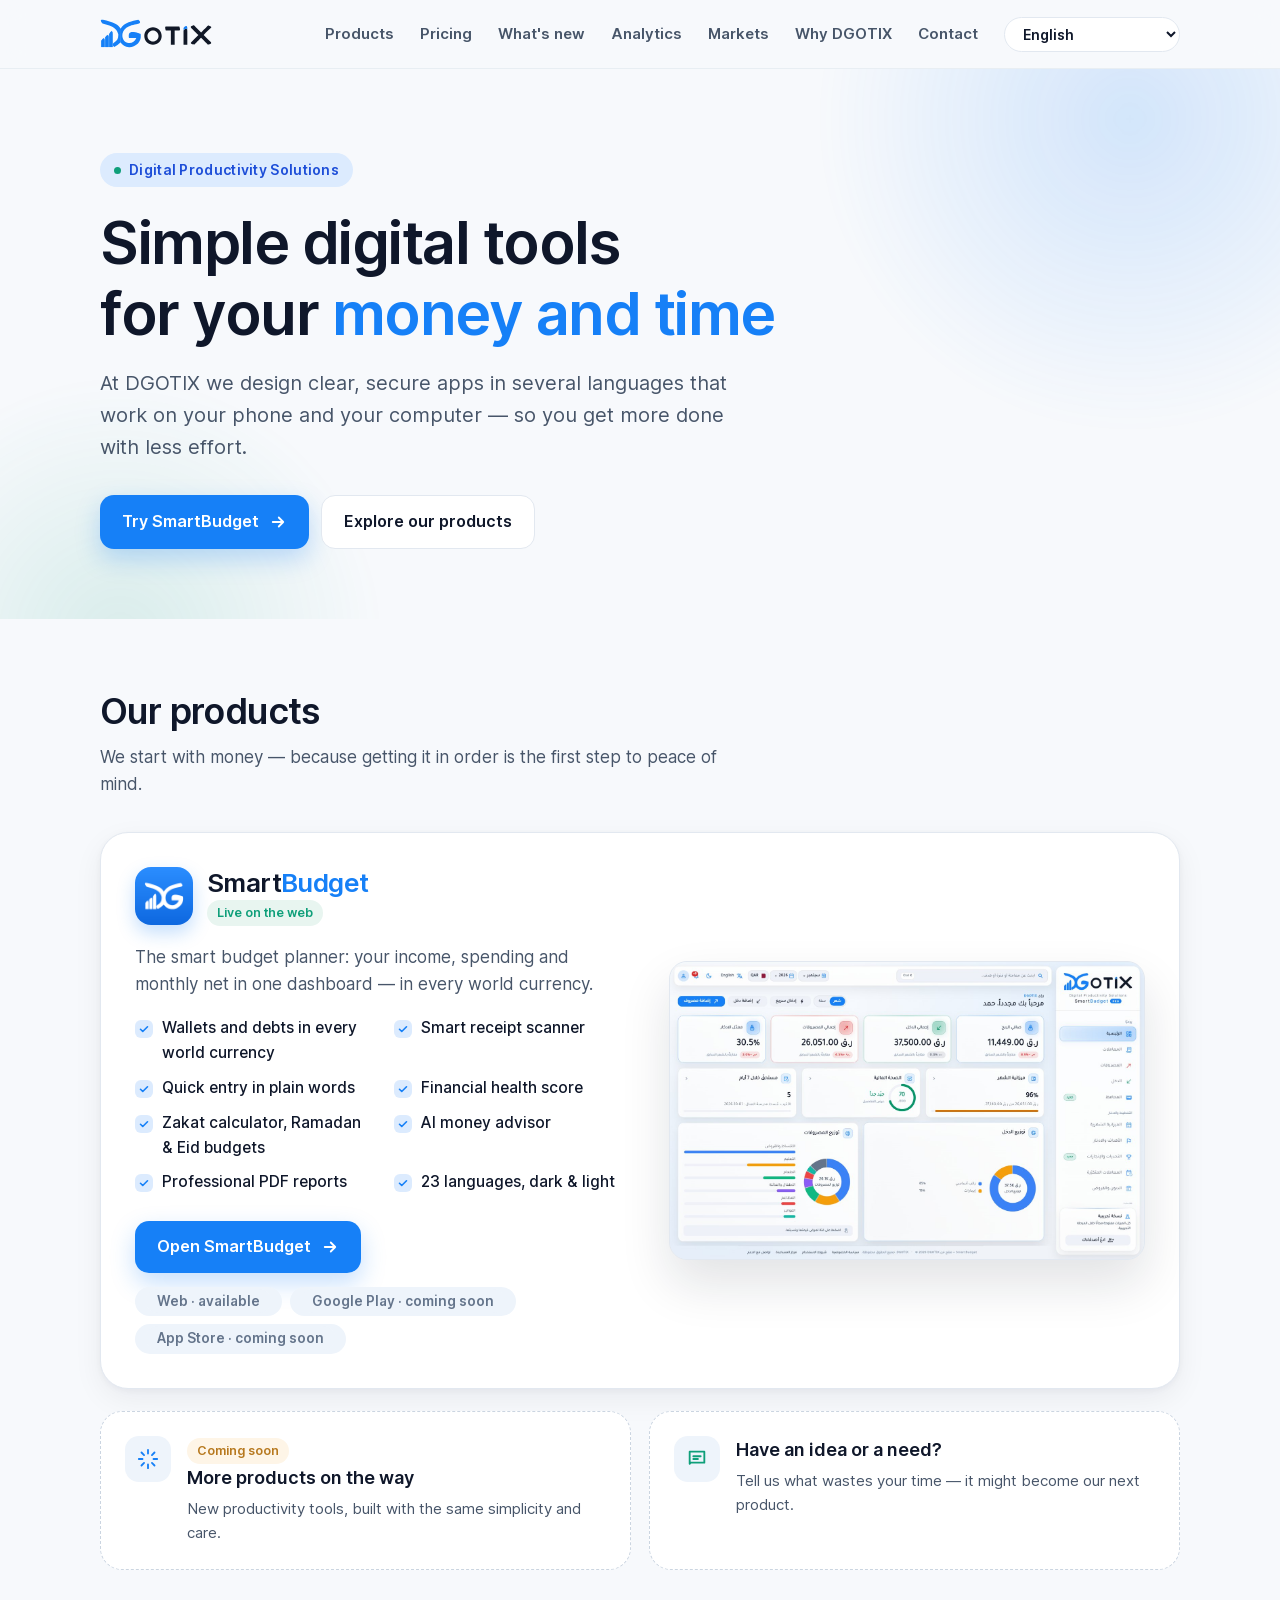
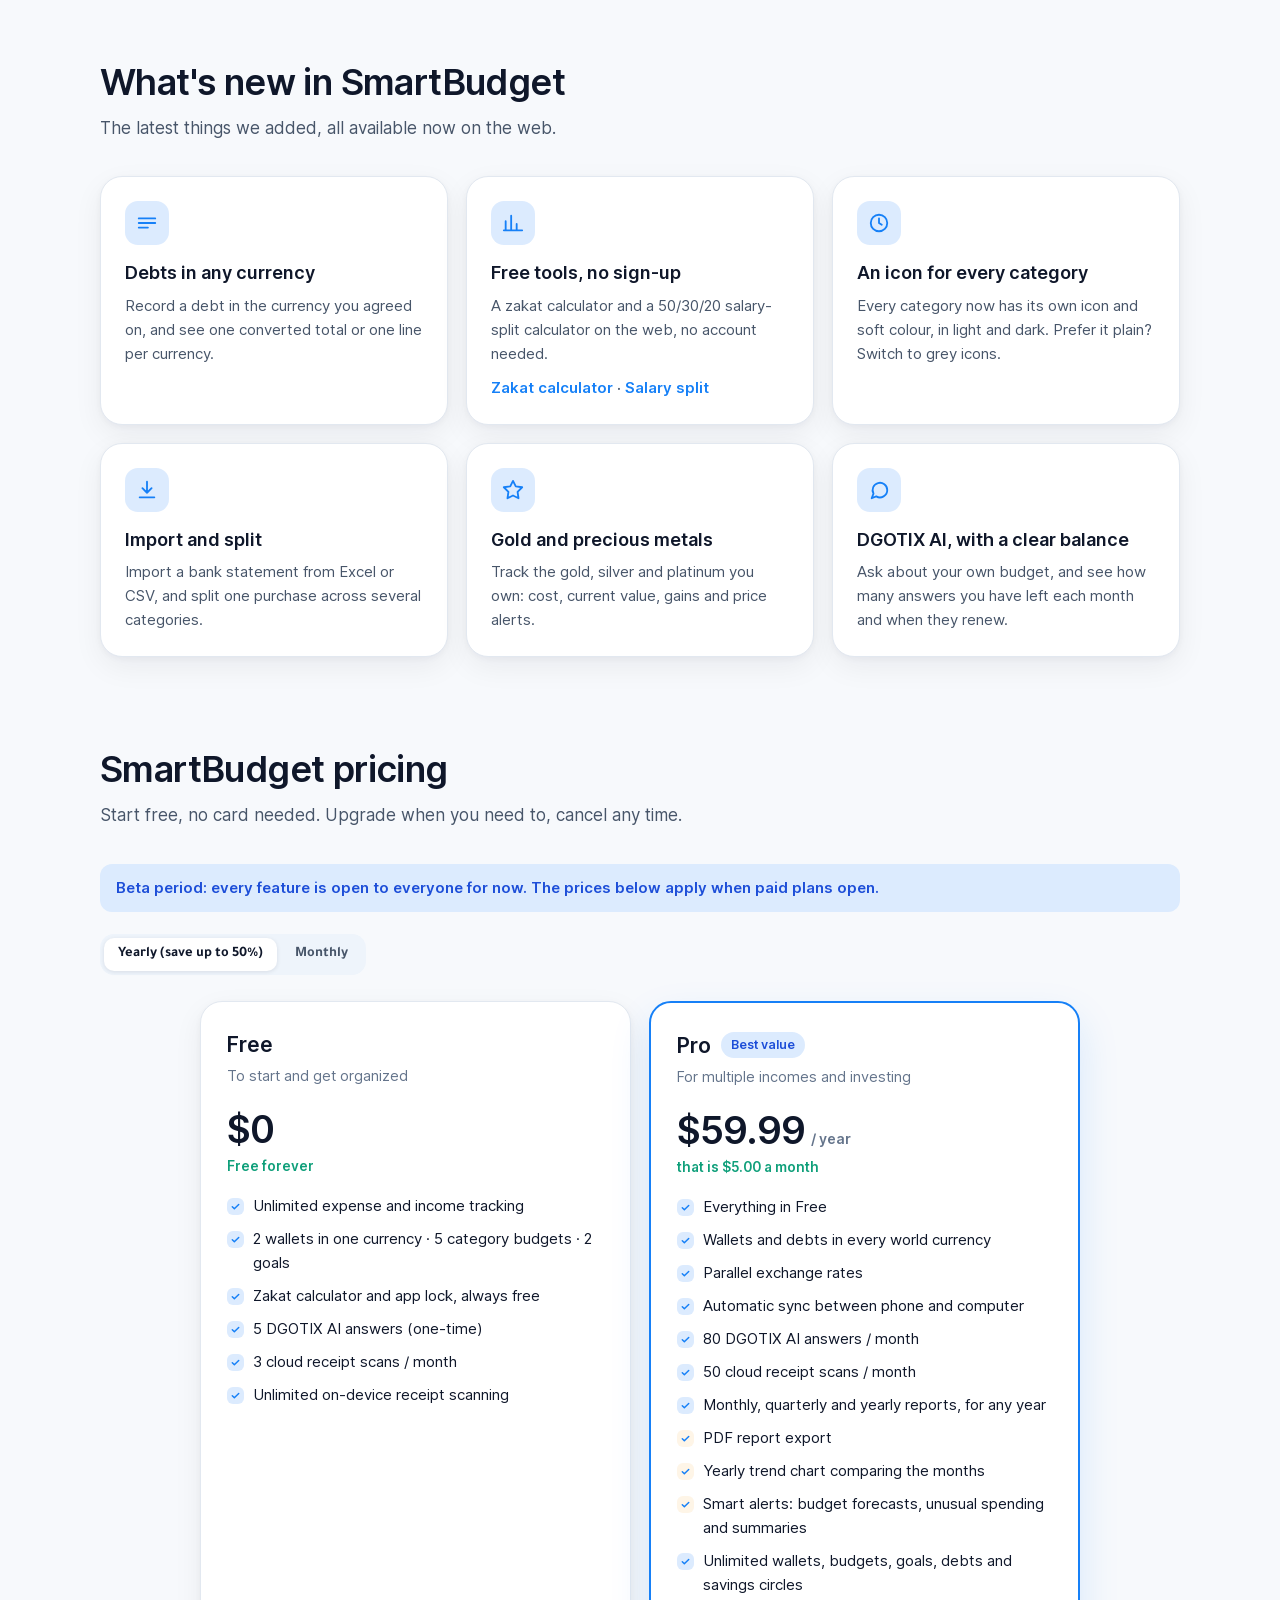
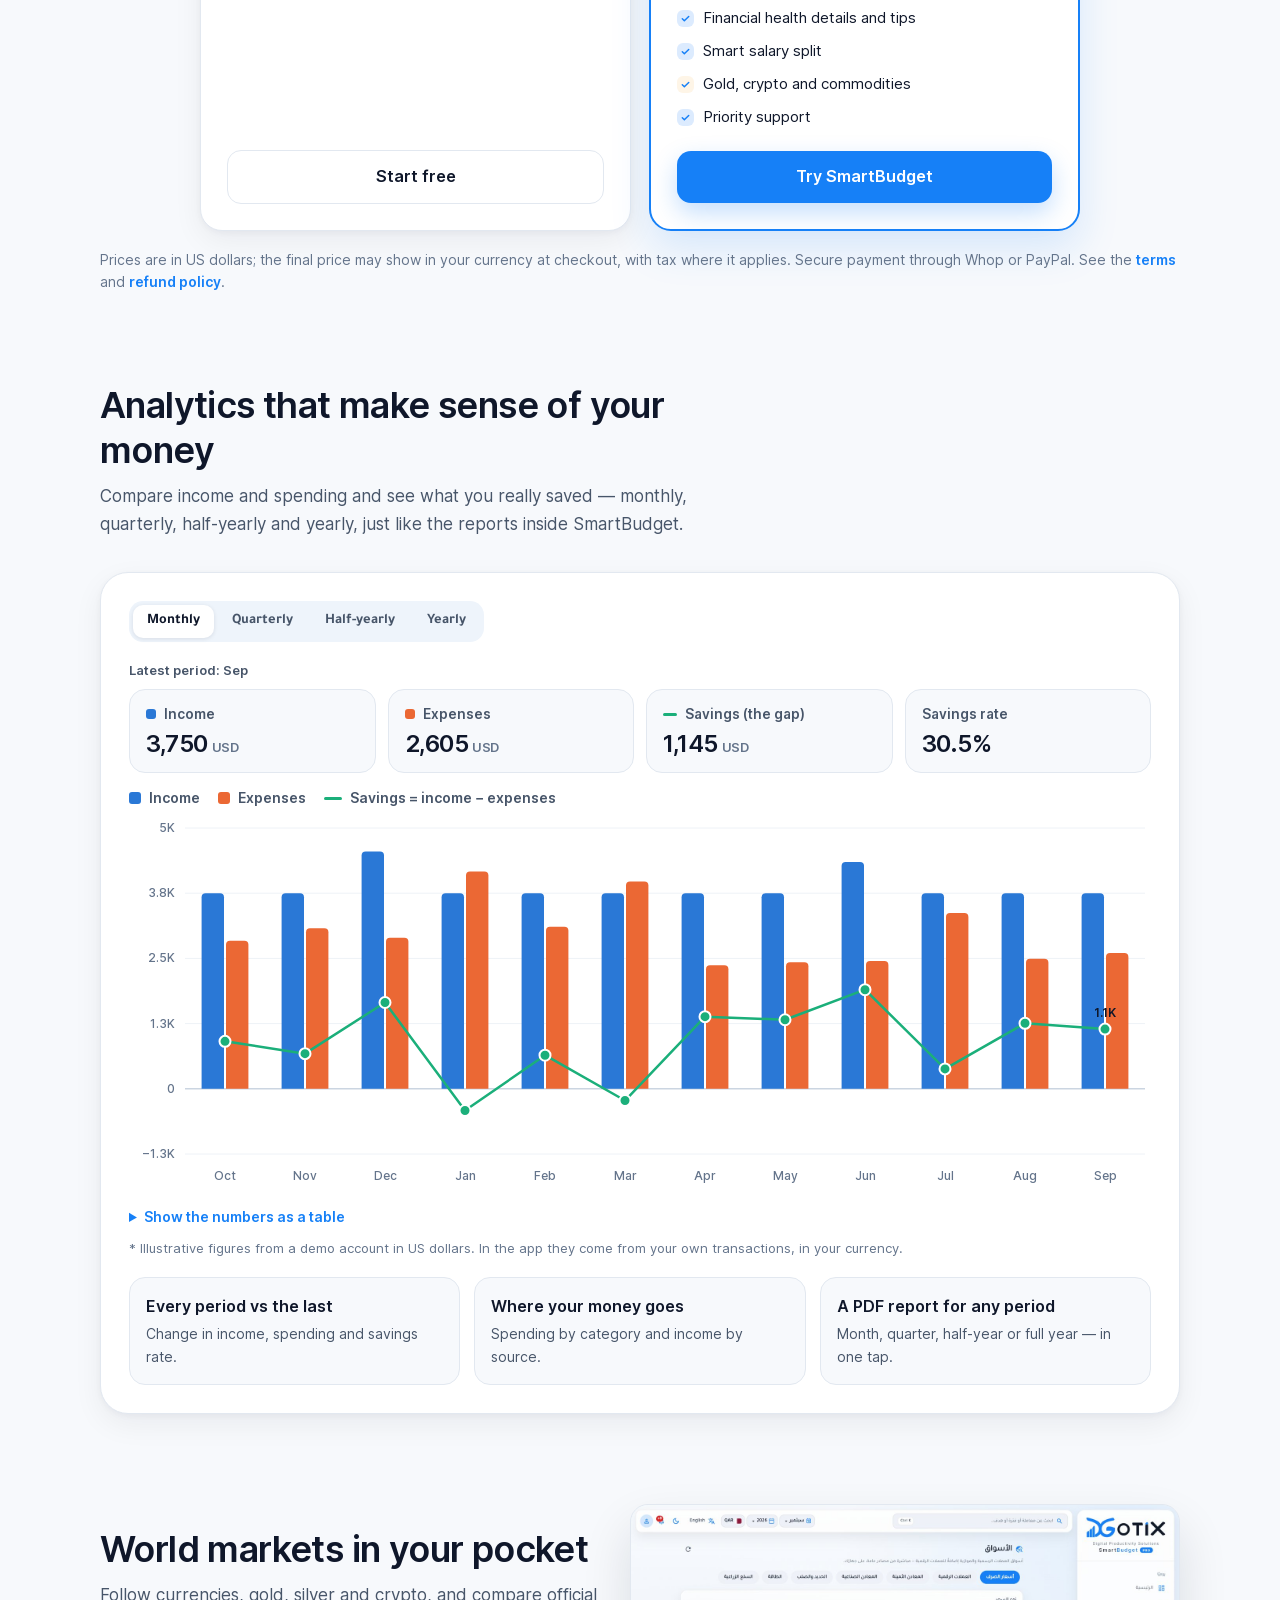
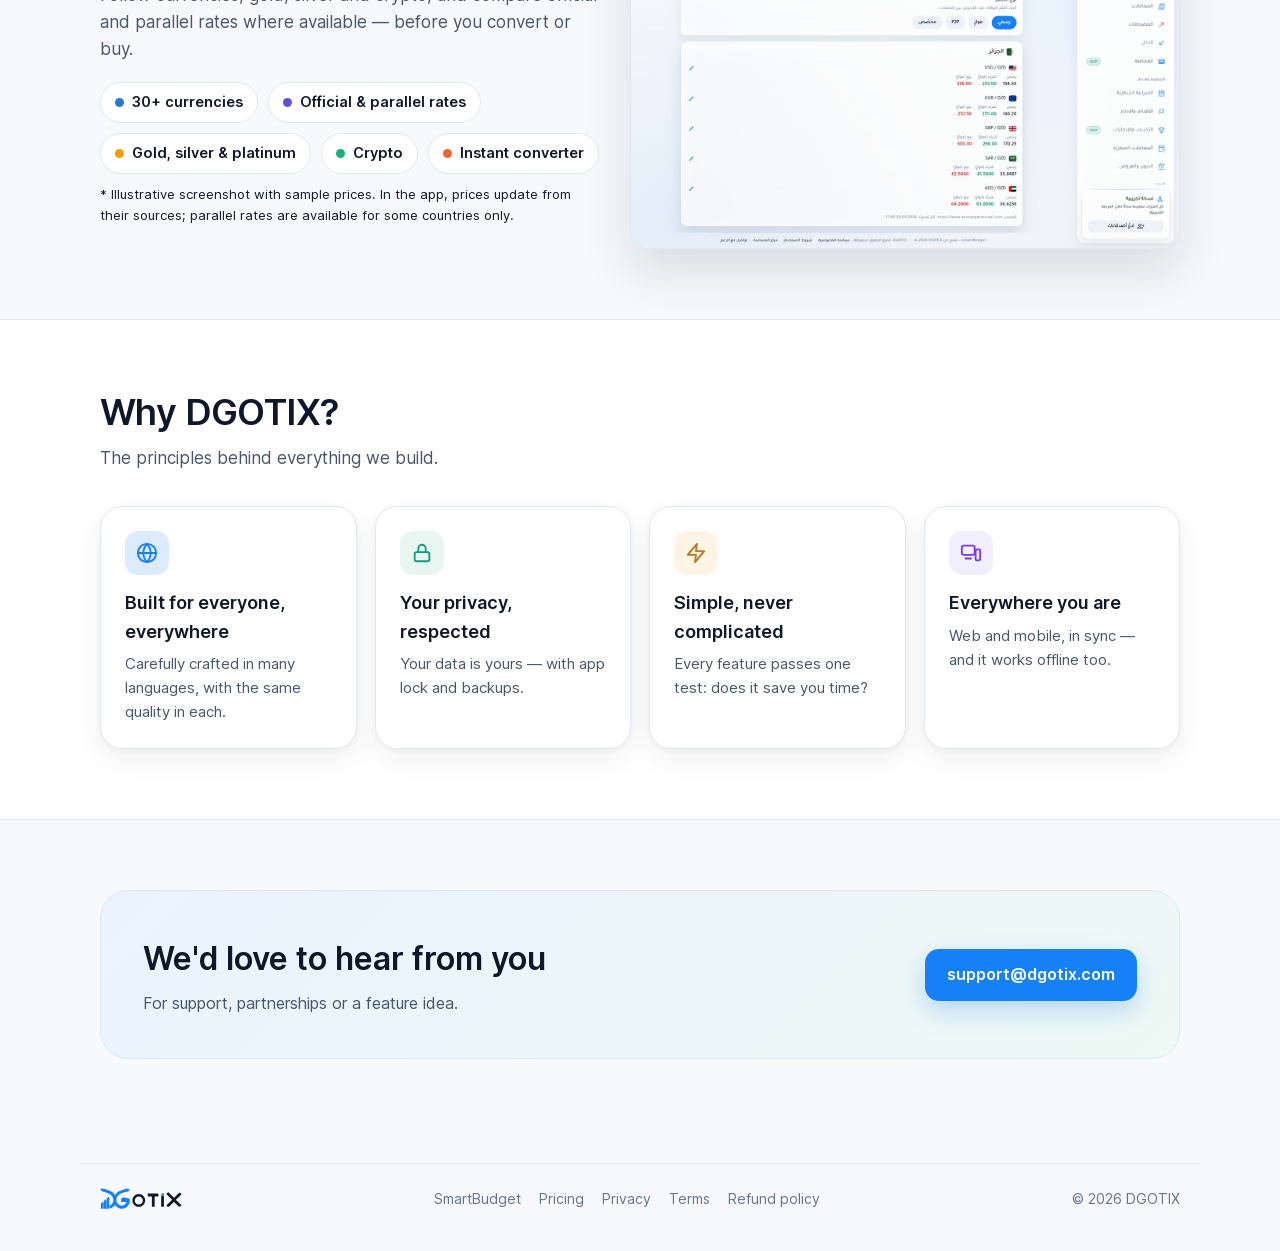
==== commit 15e57ad1: "Global branding: English by default, no Arabic-first wording, world currencies, 23 languages, USD de" ====
--- a/index.html
+++ b/index.html
@@ -1,18 +1,18 @@
 <!doctype html>
-<html lang="ar" dir="rtl">
+<html lang="en" dir="ltr">
 <head>
 <meta charset="utf-8">
 <meta name="referrer" content="strict-origin-when-cross-origin">
 <meta name="viewport" content="width=device-width, initial-scale=1">
-<title>DGOTIX — حلول إنتاجية رقمية | Digital Productivity Solutions</title>
-<meta name="description" content="DGOTIX تبني تطبيقات عربية وعالمية بسيطة تساعدك على تنظيم مالك ووقتك. أول منتجاتنا: سمارت بدجت، تطبيق الميزانية الذكي. DGOTIX builds simple, bilingual apps that help you organise your money and time — starting with SmartBudget.">
+<title>DGOTIX — Digital Productivity Solutions</title>
+<meta name="description" content="DGOTIX builds simple, secure apps in many languages that help you organise your money and time — starting with SmartBudget, the smart budget planner.">
 <link rel="canonical" href="https://dgotix.com/">
 <meta http-equiv="Content-Security-Policy" content="default-src 'self'; script-src 'self'; style-src 'self' 'unsafe-inline'; img-src 'self' data:; font-src 'self'; connect-src 'self'; object-src 'none'; base-uri 'self'; form-action 'none'; upgrade-insecure-requests">
 
 <meta property="og:type" content="website">
 <meta property="og:url" content="https://dgotix.com/">
 <meta property="og:title" content="DGOTIX — Digital Productivity Solutions">
-<meta property="og:description" content="تطبيقات عربية وعالمية بسيطة لتنظيم مالك ووقتك · Simple apps in several languages for your money and time · Des applications simples pour votre argent et votre temps.">
+<meta property="og:description" content="Simple apps in many languages for your money and time. Starting with SmartBudget, the smart budget planner.">
 <meta property="og:image" content="https://dgotix.com/og-image.jpg">
 <meta name="twitter:card" content="summary_large_image">
 <link rel="icon" type="image/png" href="smartbudget-icon.png">
@@ -228,7 +228,7 @@
       <a href="#markets"><span data-ar>الأسواق</span><span data-en>Markets</span><span data-fr>Marchés</span><span data-id>Pasar</span><span data-es>Mercados</span><span data-tr>Piyasalar</span><span data-ms>Pasaran</span><span data-ur>مارکیٹیں</span></a>
       <a href="#why"><span data-ar>لماذا DGOTIX</span><span data-en>Why DGOTIX</span><span data-fr>Pourquoi DGOTIX</span><span data-id>Mengapa DGOTIX</span><span data-es>Por qué DGOTIX</span><span data-tr>Neden DGOTIX</span><span data-ms>Kenapa DGOTIX</span><span data-ur>DGOTIX کیوں</span></a>
       <a href="#contact"><span data-ar>تواصل معنا</span><span data-en>Contact</span><span data-fr>Contact</span><span data-id>Kontak</span><span data-es>Contacto</span><span data-tr>İletişim</span><span data-ms>Hubungi</span><span data-ur>رابطہ</span></a>
-      <select class="lang" id="lang" aria-label="اللغة · Language · Langue · Bahasa · Idioma · Dil · زبان"><option value="ar">العربية</option><option value="en">English</option><option value="fr">Français</option><option value="id">Bahasa Indonesia</option><option value="es">Español</option><option value="tr">Türkçe</option><option value="ms">Bahasa Melayu</option><option value="ur">اردو</option></select>
+      <select class="lang" id="lang" aria-label="اللغة · Language · Langue · Bahasa · Idioma · Dil · زبان"><option value="en">English</option><option value="fr">Français</option><option value="es">Español</option><option value="id">Bahasa Indonesia</option><option value="ms">Bahasa Melayu</option><option value="tr">Türkçe</option><option value="ar">العربية</option><option value="ur">اردو</option></select>
     </div>
   </div>
 </header>
@@ -243,7 +243,7 @@
         <span data-en>Simple digital tools<br>for your <em>money and time</em></span><span data-fr>Des outils numériques simples<br>pour votre <em>argent et votre temps</em></span><span data-id>Alat digital sederhana<br>untuk <em>uang dan waktu Anda</em></span><span data-es>Herramientas digitales sencillas<br>para tu <em>dinero y tu tiempo</em></span><span data-tr>Paran ve zamanın için<br><em>basit dijital araçlar</em></span><span data-ms>Alat digital yang mudah<br>untuk <em>wang dan masa</em> anda</span><span data-ur>آپ کے <em>پیسے اور وقت</em> کے لیے<br>آسان ڈیجیٹل ٹولز</span>
       </h1>
       <p class="lead">
-        <span data-ar>في DGOTIX نصمّم تطبيقات عربية وعالمية، واضحة وآمنة، تعمل على الجوال والكمبيوتر، لتنجز أكثر بجهد أقل.</span>
+        <span data-ar>في DGOTIX نصمّم تطبيقات واضحة وآمنة بلغات كثيرة، تعمل على الجوال والكمبيوتر، لتنجز أكثر بجهد أقل.</span>
         <span data-en>At DGOTIX we design clear, secure apps in several languages that work on your phone and your computer — so you get more done with less effort.</span><span data-fr>Chez DGOTIX, nous concevons des applications claires et sûres, en plusieurs langues, qui fonctionnent sur votre téléphone et votre ordinateur : pour en faire plus avec moins d'effort.</span><span data-id>Di DGOTIX kami merancang aplikasi yang jelas dan aman dalam beberapa bahasa, yang berjalan di ponsel dan komputer Anda — agar lebih banyak yang selesai dengan usaha lebih sedikit.</span><span data-es>En DGOTIX diseñamos apps claras y seguras en varios idiomas, que funcionan en tu móvil y en tu ordenador, para que hagas más con menos esfuerzo.</span><span data-tr>DGOTIX'te birçok dilde, telefonunda ve bilgisayarında çalışan sade ve güvenli uygulamalar tasarlıyoruz — daha az çabayla daha fazlasını yapman için.</span><span data-ms>Di DGOTIX kami mereka aplikasi yang jelas dan selamat dalam pelbagai bahasa, berfungsi pada telefon dan komputer anda — supaya anda capai lebih banyak dengan usaha yang kurang.</span><span data-ur>DGOTIX میں ہم کئی زبانوں میں واضح اور محفوظ ایپس بناتے ہیں جو آپ کے فون اور کمپیوٹر پر چلتی ہیں — تاکہ آپ کم محنت سے زیادہ کام کر سکیں۔</span>
       </p>
       <div class="cta">
@@ -274,18 +274,18 @@
             </div>
           </div>
           <p class="p-desc">
-            <span data-ar>تطبيق الميزانية الذكي: دخلك ومصاريفك وصافي شهرك في لوحة واحدة، بكل العملات العربية والعالمية.</span>
-            <span data-en>The smart budget planner: your income, spending and monthly net in one dashboard — in every Arab and world currency.</span><span data-fr>Le planificateur de budget intelligent : vos revenus, vos dépenses et votre solde mensuel dans un seul tableau de bord, dans toutes les devises arabes et mondiales.</span><span data-id>Perencana anggaran cerdas: pemasukan, pengeluaran, dan saldo bulanan Anda dalam satu dasbor — dalam semua mata uang Arab dan dunia.</span><span data-es>El planificador de presupuesto inteligente: tus ingresos, gastos y saldo mensual en un solo panel, en todas las monedas árabes y del mundo.</span><span data-tr>Akıllı bütçe planlayıcısı: gelirin, harcamaların ve aylık net durumun tek panelde — dünyanın her para biriminde.</span><span data-ms>Perancang bajet pintar: pendapatan, perbelanjaan dan baki bulanan anda dalam satu papan pemuka — dalam setiap mata wang dunia.</span><span data-ur>اسمارٹ بجٹ پلانر: آپ کی آمدنی، اخراجات اور ماہانہ خالص رقم ایک ڈیش بورڈ میں — دنیا کی ہر کرنسی میں۔</span>
+            <span data-ar>تطبيق الميزانية الذكي: دخلك ومصاريفك وصافي شهرك في لوحة واحدة، بكل عملات العالم.</span>
+            <span data-en>The smart budget planner: your income, spending and monthly net in one dashboard — in every world currency.</span><span data-fr>Le planificateur de budget intelligent : vos revenus, vos dépenses et votre solde mensuel dans un seul tableau de bord, dans toutes les devises du monde.</span><span data-id>Perencana anggaran cerdas: pemasukan, pengeluaran, dan saldo bulanan Anda dalam satu dasbor — dalam semua mata uang dunia.</span><span data-es>El planificador de presupuesto inteligente: tus ingresos, gastos y saldo mensual en un solo panel, en todas las monedas del mundo.</span><span data-tr>Akıllı bütçe planlayıcısı: gelirin, harcamaların ve aylık net durumun tek panelde — dünyanın her para biriminde.</span><span data-ms>Perancang bajet pintar: pendapatan, perbelanjaan dan baki bulanan anda dalam satu papan pemuka — dalam setiap mata wang dunia.</span><span data-ur>اسمارٹ بجٹ پلانر: آپ کی آمدنی، اخراجات اور ماہانہ خالص رقم ایک ڈیش بورڈ میں — دنیا کی ہر کرنسی میں۔</span>
           </p>
           <ul class="feats">
-            <li><span data-ar>محافظ وديون بكل العملات العربية والعالمية</span><span data-en>Wallets and debts in every Arab and world currency</span><span data-fr>Portefeuilles et dettes dans toutes les devises arabes et mondiales</span><span data-id>Dompet dan utang dalam semua mata uang Arab dan dunia</span><span data-es>Billeteras y deudas en todas las monedas árabes y del mundo</span><span data-tr>Dünyanın her para biriminde cüzdanlar ve borçlar</span><span data-ms>Dompet dan hutang dalam setiap mata wang dunia</span><span data-ur>دنیا کی ہر کرنسی میں والیٹس اور قرض</span></li>
+            <li><span data-ar>محافظ وديون بكل عملات العالم</span><span data-en>Wallets and debts in every world currency</span><span data-fr>Portefeuilles et dettes dans toutes les devises du monde</span><span data-id>Dompet dan utang dalam semua mata uang dunia</span><span data-es>Billeteras y deudas en todas las monedas del mundo</span><span data-tr>Dünyanın her para biriminde cüzdanlar ve borçlar</span><span data-ms>Dompet dan hutang dalam setiap mata wang dunia</span><span data-ur>دنیا کی ہر کرنسی میں والیٹس اور قرض</span></li>
             <li><span data-ar>ماسح الفواتير الذكي</span><span data-en>Smart receipt scanner</span><span data-fr>Scanner de tickets intelligent</span><span data-id>Pemindai struk cerdas</span><span data-es>Escáner de tickets inteligente</span><span data-tr>Akıllı fiş tarayıcı</span><span data-ms>Pengimbas resit pintar</span><span data-ur>اسمارٹ رسید اسکینر</span></li>
             <li><span data-ar>إدخال سريع بكلمة: «قهوة 18»</span><span data-en>Quick entry in plain words</span><span data-fr>Saisie rapide en langage courant</span><span data-id>Catat cepat dengan bahasa sehari-hari</span><span data-es>Registro rápido con tus palabras</span><span data-tr>Günlük dille hızlı giriş</span><span data-ms>Catatan pantas dengan bahasa harian</span><span data-ur>روزمرہ زبان میں فوری اندراج</span></li>
             <li><span data-ar>الصحة المالية ونصائح واضحة</span><span data-en>Financial health score</span><span data-fr>Score de santé financière</span><span data-id>Skor kesehatan keuangan</span><span data-es>Puntuación de salud financiera</span><span data-tr>Finansal sağlık puanı</span><span data-ms>Skor kesihatan kewangan</span><span data-ur>مالی صحت کا اسکور</span></li>
             <li><span data-ar>حاسبة الزكاة وميزانيات رمضان والأعياد</span><span data-en>Zakat calculator, Ramadan &amp; Eid budgets</span><span data-fr>Calcul de la zakat, budgets du Ramadan et de l'Aïd</span><span data-id>Kalkulator zakat, anggaran Ramadan &amp; Lebaran</span><span data-es>Calculadora de zakat, presupuestos de Ramadán y Eid</span><span data-tr>Zekât hesaplayıcı, Ramazan ve bayram bütçeleri</span><span data-ms>Kalkulator zakat, bajet Ramadan &amp; Hari Raya</span><span data-ur>زکوٰۃ کیلکولیٹر، رمضان اور عید کے بجٹ</span></li>
             <li><span data-ar>مستشار مالي بالذكاء الاصطناعي</span><span data-en>AI money advisor</span><span data-fr>Conseiller financier IA</span><span data-id>Penasihat keuangan AI</span><span data-es>Asesor financiero con IA</span><span data-tr>Yapay zekâ finans danışmanı</span><span data-ms>Penasihat kewangan AI</span><span data-ur>AI مالی مشیر</span></li>
             <li><span data-ar>تقارير PDF احترافية</span><span data-en>Professional PDF reports</span><span data-fr>Rapports PDF professionnels</span><span data-id>Laporan PDF profesional</span><span data-es>Informes PDF profesionales</span><span data-tr>Profesyonel PDF raporlar</span><span data-ms>Laporan PDF profesional</span><span data-ur>پیشہ ورانہ PDF رپورٹس</span></li>
-            <li><span data-ar>8 لغات منها العربية والإنجليزية والفرنسية، داكن وفاتح</span><span data-en>8 languages, dark &amp; light</span><span data-fr>8 langues, mode sombre et clair</span><span data-id>8 bahasa, gelap &amp; terang</span><span data-es>8 idiomas, modo oscuro y claro</span><span data-tr>8 dil, koyu ve açık tema</span><span data-ms>8 bahasa, gelap &amp; cerah</span><span data-ur>8 زبانیں، ڈارک اور لائٹ</span></li>
+            <li><span data-ar>23 لغة، داكن وفاتح</span><span data-en>23 languages, dark &amp; light</span><span data-fr>23 langues, mode sombre et clair</span><span data-id>23 bahasa, gelap &amp; terang</span><span data-es>23 idiomas, modo oscuro y claro</span><span data-tr>23 dil, koyu ve açık tema</span><span data-ms>23 bahasa, gelap &amp; cerah</span><span data-ur>23 زبانیں، ڈارک اور لائٹ</span></li>
           </ul>
           <div class="cta" style="margin-top:0">
             <a class="btn btn-primary" href="https://smartbudget.dgotix.com/">
@@ -377,7 +377,7 @@
           <div class="per" data-pm="5.00"></div>
           <ul>
             <li><span data-ar>كل ما في المجانية</span><span data-en>Everything in Free</span><span data-fr>Tout ce qu'inclut Gratuit</span><span data-id>Semua yang ada di Gratis</span><span data-es>Todo lo de Gratis</span><span data-tr>Ücretsiz planındaki her şey</span><span data-ms>Semua dalam Percuma</span><span data-ur>مفت کی ہر چیز</span></li>
-            <li><span data-ar>محافظ وديون بكل العملات العربية والعالمية</span><span data-en>Wallets and debts in every Arab and world currency</span><span data-fr>Portefeuilles et dettes dans toutes les devises arabes et mondiales</span><span data-id>Dompet dan utang dalam semua mata uang Arab dan dunia</span><span data-es>Billeteras y deudas en todas las monedas árabes y del mundo</span><span data-tr>Dünyanın her para biriminde cüzdanlar ve borçlar</span><span data-ms>Dompet dan hutang dalam setiap mata wang dunia</span><span data-ur>دنیا کی ہر کرنسی میں والیٹس اور قرض</span></li>
+            <li><span data-ar>محافظ وديون بكل عملات العالم</span><span data-en>Wallets and debts in every world currency</span><span data-fr>Portefeuilles et dettes dans toutes les devises du monde</span><span data-id>Dompet dan utang dalam semua mata uang dunia</span><span data-es>Billeteras y deudas en todas las monedas del mundo</span><span data-tr>Dünyanın her para biriminde cüzdanlar ve borçlar</span><span data-ms>Dompet dan hutang dalam setiap mata wang dunia</span><span data-ur>دنیا کی ہر کرنسی میں والیٹس اور قرض</span></li>
             <li><span data-ar>السعر الموازي لأسعار الصرف</span><span data-en>Parallel exchange rates</span><span data-fr>Taux de change parallèles</span><span data-id>Kurs paralel</span><span data-es>Tipos de cambio paralelos</span><span data-tr>Paralel döviz kurları</span><span data-ms>Kadar pertukaran selari</span><span data-ur>متوازی ایکسچینج ریٹس</span></li>
             <li><span data-ar>مزامنة تلقائية بين الجوال والكمبيوتر</span><span data-en>Automatic sync between phone and computer</span><span data-fr>Synchronisation automatique entre téléphone et ordinateur</span><span data-id>Sinkron otomatis antara ponsel dan komputer</span><span data-es>Sincronización automática entre móvil y ordenador</span><span data-tr>Telefon ve bilgisayar arasında otomatik senkronizasyon</span><span data-ms>Penyelarasan automatik antara telefon dan komputer</span><span data-ur>فون اور کمپیوٹر کے درمیان خودکار ہم آہنگی</span></li>
             <li><span data-ar>80 إجابة من DGOTIX AI / شهريًا</span><span data-en>80 DGOTIX AI answers / month</span><span data-fr>80 réponses DGOTIX AI / mois</span><span data-id>80 jawaban DGOTIX AI / bulan</span><span data-es>80 respuestas de DGOTIX AI / mes</span><span data-tr>Ayda 80 DGOTIX AI yanıtı</span><span data-ms>80 jawapan DGOTIX AI / bulan</span><span data-ur>80 DGOTIX AI جوابات / ماہ</span></li>
@@ -437,7 +437,7 @@
           <summary><span data-ar>عرض الأرقام كجدول</span><span data-en>Show the numbers as a table</span><span data-fr>Afficher les chiffres sous forme de tableau</span><span data-id>Tampilkan angka sebagai tabel</span><span data-es>Ver las cifras en una tabla</span><span data-tr>Rakamları tablo olarak göster</span><span data-ms>Tunjukkan angka sebagai jadual</span><span data-ur>اعداد کو جدول کی صورت میں دکھائیں</span></summary>
           <table id="tbl"></table>
         </details>
-        <p class="note"><span data-ar>* أرقام توضيحية من حساب تجريبي بالريال القطري. داخل التطبيق تُحسب من معاملاتك أنت وبعملتك.</span><span data-en>* Illustrative figures from a demo account in Qatari riyals. In the app they come from your own transactions, in your currency.</span><span data-fr>* Chiffres d'illustration issus d'un compte de démonstration en riyals qataris. Dans l'application, ils proviennent de vos propres transactions, dans votre devise.</span><span data-id>* Angka ilustrasi dari akun demo dalam riyal Qatar. Di aplikasi, angkanya berasal dari transaksi Anda sendiri, dalam mata uang Anda.</span><span data-es>* Cifras de ejemplo de una cuenta de demostración en riales cataríes. En la app vienen de tus propios movimientos, en tu moneda.</span><span data-tr>* Katar riyali cinsinden bir demo hesabın temsilî rakamları. Uygulamada kendi işlemlerinden, kendi para biriminde gelir.</span><span data-ms>* Angka ilustrasi daripada akaun demo dalam riyal Qatar. Dalam aplikasi, ia datang daripada transaksi anda sendiri, dalam mata wang anda.</span><span data-ur>* قطری ریال میں ایک ڈیمو اکاؤنٹ کے مثالی اعداد۔ ایپ میں یہ آپ کی اپنی ٹرانزیکشنز سے، آپ کی کرنسی میں آتے ہیں۔</span></p>
+        <p class="note"><span data-ar>* أرقام توضيحية من حساب تجريبي بالدولار الأمريكي. داخل التطبيق تُحسب من معاملاتك أنت وبعملتك.</span><span data-en>* Illustrative figures from a demo account in US dollars. In the app they come from your own transactions, in your currency.</span><span data-fr>* Chiffres d'illustration issus d'un compte de démonstration en dollars américains. Dans l'application, ils proviennent de vos propres transactions, dans votre devise.</span><span data-id>* Angka ilustrasi dari akun demo dalam dolar AS. Di aplikasi, angkanya berasal dari transaksi Anda sendiri, dalam mata uang Anda.</span><span data-es>* Cifras de ejemplo de una cuenta de demostración en dólares estadounidenses. En la app vienen de tus propios movimientos, en tu moneda.</span><span data-tr>* ABD doları cinsinden bir demo hesabın temsilî rakamları. Uygulamada kendi işlemlerinden, kendi para biriminde gelir.</span><span data-ms>* Angka ilustrasi daripada akaun demo dalam dolar AS. Dalam aplikasi, ia datang daripada transaksi anda sendiri, dalam mata wang anda.</span><span data-ur>* امریکی ڈالر میں ایک ڈیمو اکاؤنٹ کے مثالی اعداد۔ ایپ میں یہ آپ کی اپنی ٹرانزیکشنز سے، آپ کی کرنسی میں آتے ہیں۔</span></p>
         <div class="an-grid">
           <div class="an"><h3><span data-ar>مقارنة كل فترة بالتي قبلها</span><span data-en>Every period vs the last</span><span data-fr>Chaque période comparée à la précédente</span><span data-id>Setiap periode vs sebelumnya</span><span data-es>Cada periodo frente al anterior</span><span data-tr>Her dönem bir öncekiyle</span><span data-ms>Setiap tempoh berbanding sebelumnya</span><span data-ur>ہر مدت کا پچھلی سے موازنہ</span></h3><p><span data-ar>نسبة التغيّر في الدخل والمصاريف ومعدّل الادخار.</span><span data-en>Change in income, spending and savings rate.</span><span data-fr>Évolution des revenus, des dépenses et du taux d'épargne.</span><span data-id>Perubahan pemasukan, pengeluaran, dan rasio tabungan.</span><span data-es>Cambio en ingresos, gastos y tasa de ahorro.</span><span data-tr>Gelir, harcama ve birikim oranındaki değişim.</span><span data-ms>Perubahan pendapatan, perbelanjaan dan kadar simpanan.</span><span data-ur>آمدنی، خرچ اور بچت کی شرح میں تبدیلی۔</span></p></div>
           <div class="an"><h3><span data-ar>أين يذهب مالك</span><span data-en>Where your money goes</span><span data-fr>Où va votre argent</span><span data-id>Ke mana uang Anda pergi</span><span data-es>A dónde va tu dinero</span><span data-tr>Paran nereye gidiyor</span><span data-ms>Ke mana wang anda pergi</span><span data-ur>آپ کا پیسہ کہاں جاتا ہے</span></h3><p><span data-ar>توزيع المصاريف حسب الفئة، والدخل حسب المصدر.</span><span data-en>Spending by category and income by source.</span><span data-fr>Dépenses par catégorie et revenus par source.</span><span data-id>Pengeluaran per kategori dan pemasukan per sumber.</span><span data-es>Gastos por categoría e ingresos por fuente.</span><span data-tr>Kategoriye göre harcama ve kaynağa göre gelir.</span><span data-ms>Perbelanjaan mengikut kategori dan pendapatan mengikut sumber.</span><span data-ur>کیٹیگری کے لحاظ سے خرچ اور ذریعے کے لحاظ سے آمدنی۔</span></p></div>
@@ -478,8 +478,8 @@
       <div class="values">
         <div class="val">
           <div class="ic" style="background:var(--brand-soft)"><svg width="22" height="22" viewBox="0 0 24 24" fill="none" stroke="#1680F7" stroke-width="2" stroke-linecap="round" stroke-linejoin="round"><circle cx="12" cy="12" r="10"/><path d="M2 12h20M12 2a15 15 0 0 1 4 10 15 15 0 0 1-4 10 15 15 0 0 1-4-10 15 15 0 0 1 4-10z"/></svg></div>
-          <h3><span data-ar>عربي أولاً، عالمي دائماً</span><span data-en>Arabic first, global always</span><span data-fr>L'arabe d'abord, le monde toujours</span><span data-id>Arab dulu, global selalu</span><span data-es>Árabe primero, global siempre</span><span data-tr>Önce Arapça, her zaman küresel</span><span data-ms>Bahasa Arab dahulu, sentiasa global</span><span data-ur>پہلے عربی، ہمیشہ عالمی</span></h3>
-          <p><span data-ar>واجهات عربية متقنة، ولغات أخرى بنفس الجودة.</span><span data-en>Carefully crafted Arabic, with other languages of the same quality.</span><span data-fr>Un arabe soigné, avec d'autres langues de même qualité.</span><span data-id>Bahasa Arab yang digarap teliti, dengan bahasa lain berkualitas sama.</span><span data-es>Un árabe cuidado, con otros idiomas de la misma calidad.</span><span data-tr>Özenle hazırlanmış Arapça ve aynı kalitede diğer diller.</span><span data-ms>Bahasa Arab yang dihasilkan dengan teliti, dengan bahasa lain yang sama berkualiti.</span><span data-ur>احتیاط سے تیار کردہ عربی، اور اسی معیار کی دوسری زبانیں۔</span></p>
+          <h3><span data-ar>مصمَّم لكل العالم</span><span data-en>Built for everyone, everywhere</span><span data-fr>Conçu pour tout le monde, partout</span><span data-id>Dibuat untuk semua orang, di mana saja</span><span data-es>Hecho para todos, en cualquier lugar</span><span data-tr>Herkes için, her yerde</span><span data-ms>Dibina untuk semua orang, di mana-mana</span><span data-ur>ہر کسی کے لیے، ہر جگہ</span></h3>
+          <p><span data-ar>واجهات متقنة بعشرات اللغات، وبنفس الجودة في كل لغة.</span><span data-en>Carefully crafted in many languages, with the same quality in each.</span><span data-fr>Soigné dans de nombreuses langues, avec la même qualité partout.</span><span data-id>Digarap teliti dalam banyak bahasa, dengan kualitas yang sama di setiap bahasa.</span><span data-es>Cuidado en muchos idiomas, con la misma calidad en cada uno.</span><span data-tr>Pek çok dilde özenle hazırlandı, her dilde aynı kalitede.</span><span data-ms>Dihasilkan dengan teliti dalam banyak bahasa, dengan kualiti yang sama.</span><span data-ur>کئی زبانوں میں احتیاط سے تیار، ہر زبان میں یکساں معیار۔</span></p>
         </div>
         <div class="val">
           <div class="ic" style="background:var(--mint)"><svg width="22" height="22" viewBox="0 0 24 24" fill="none" stroke="#0F9F7A" stroke-width="2" stroke-linecap="round" stroke-linejoin="round"><rect x="4" y="11" width="16" height="10" rx="2"/><path d="M8 11V7a4 4 0 0 1 8 0v4"/></svg></div>
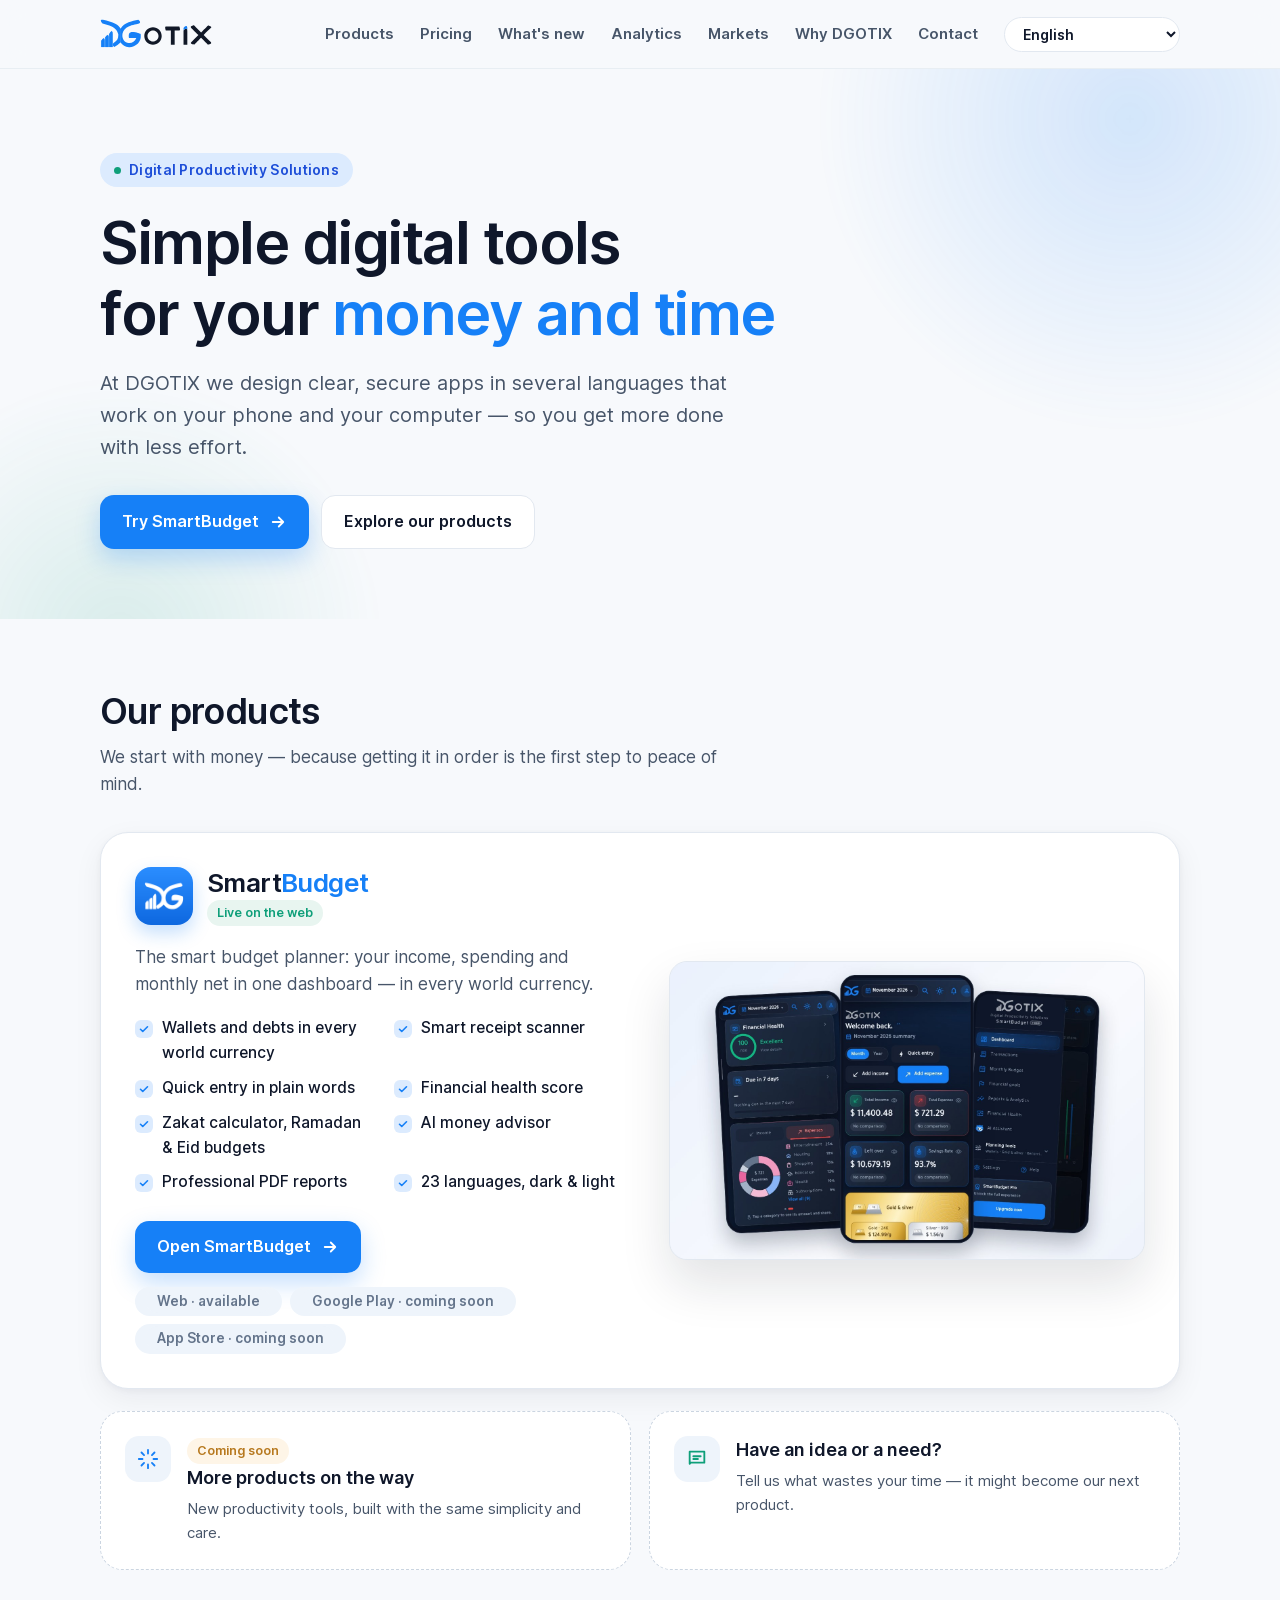
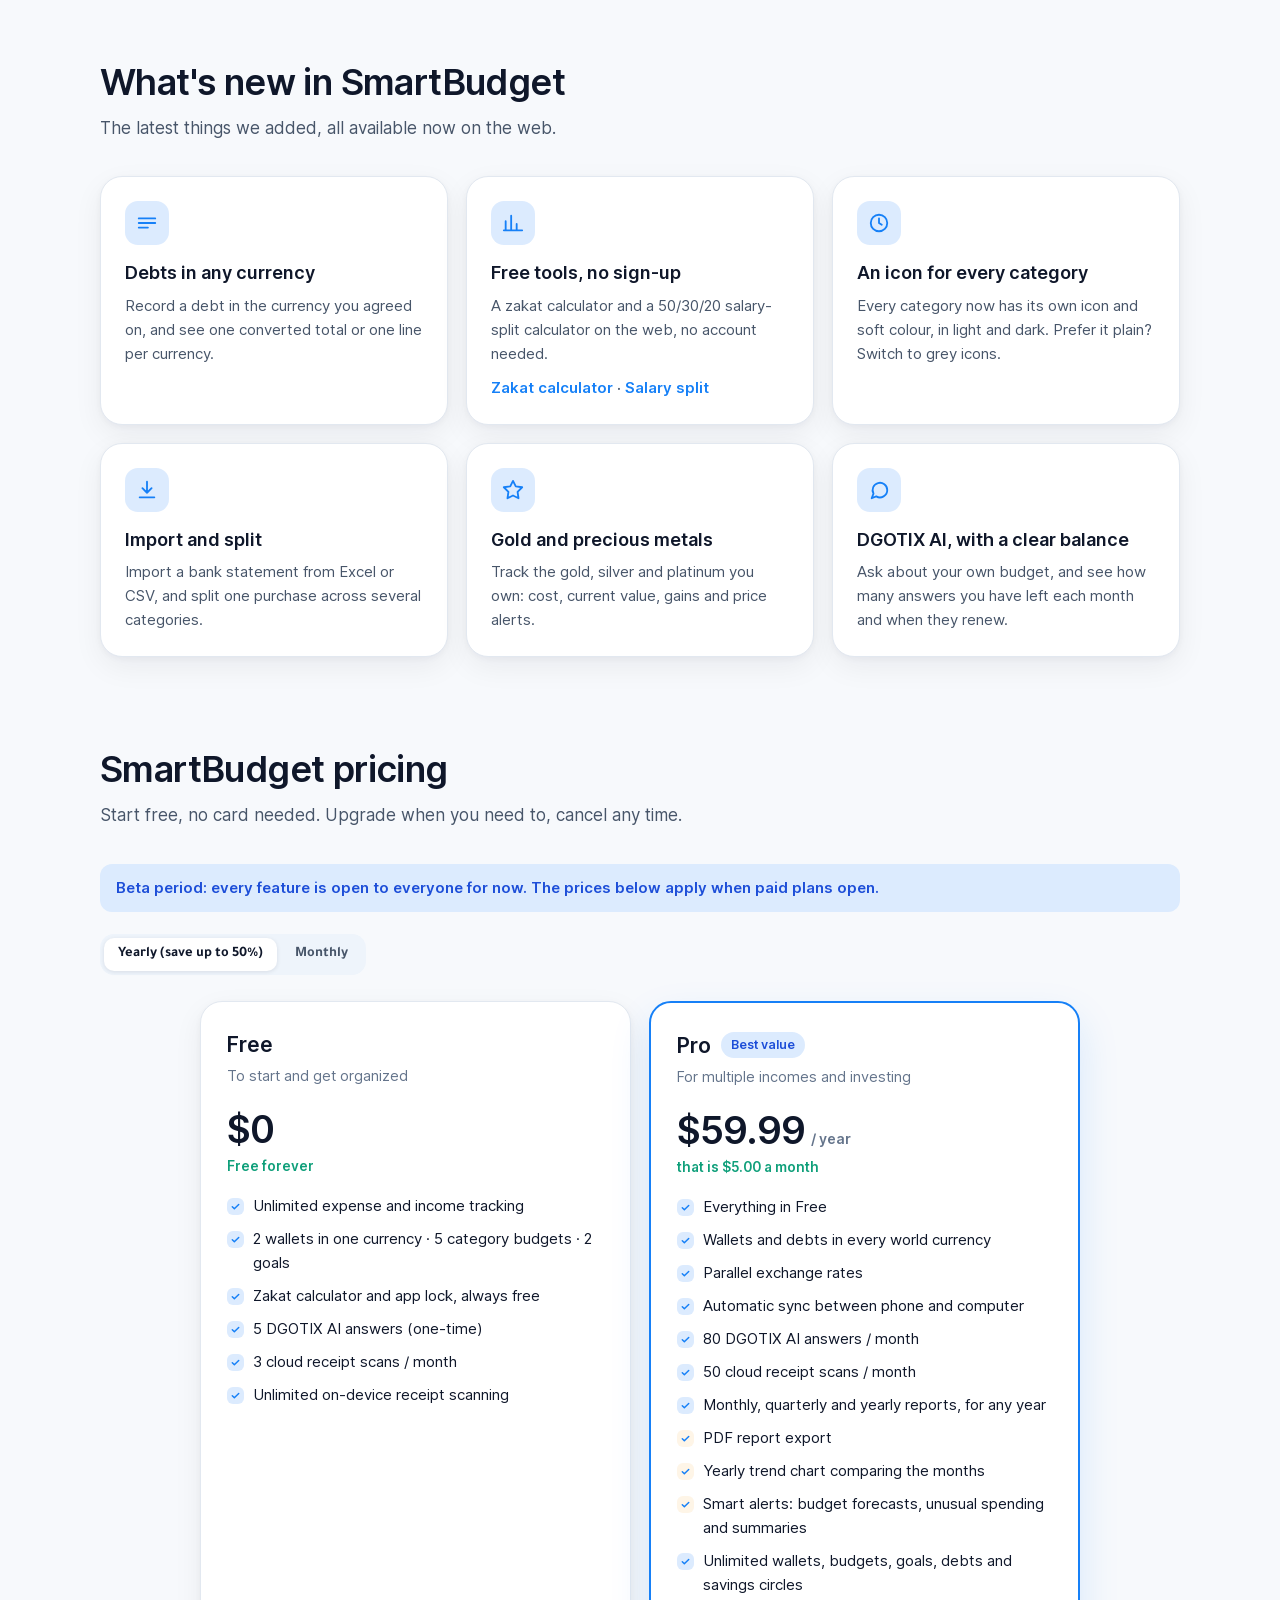
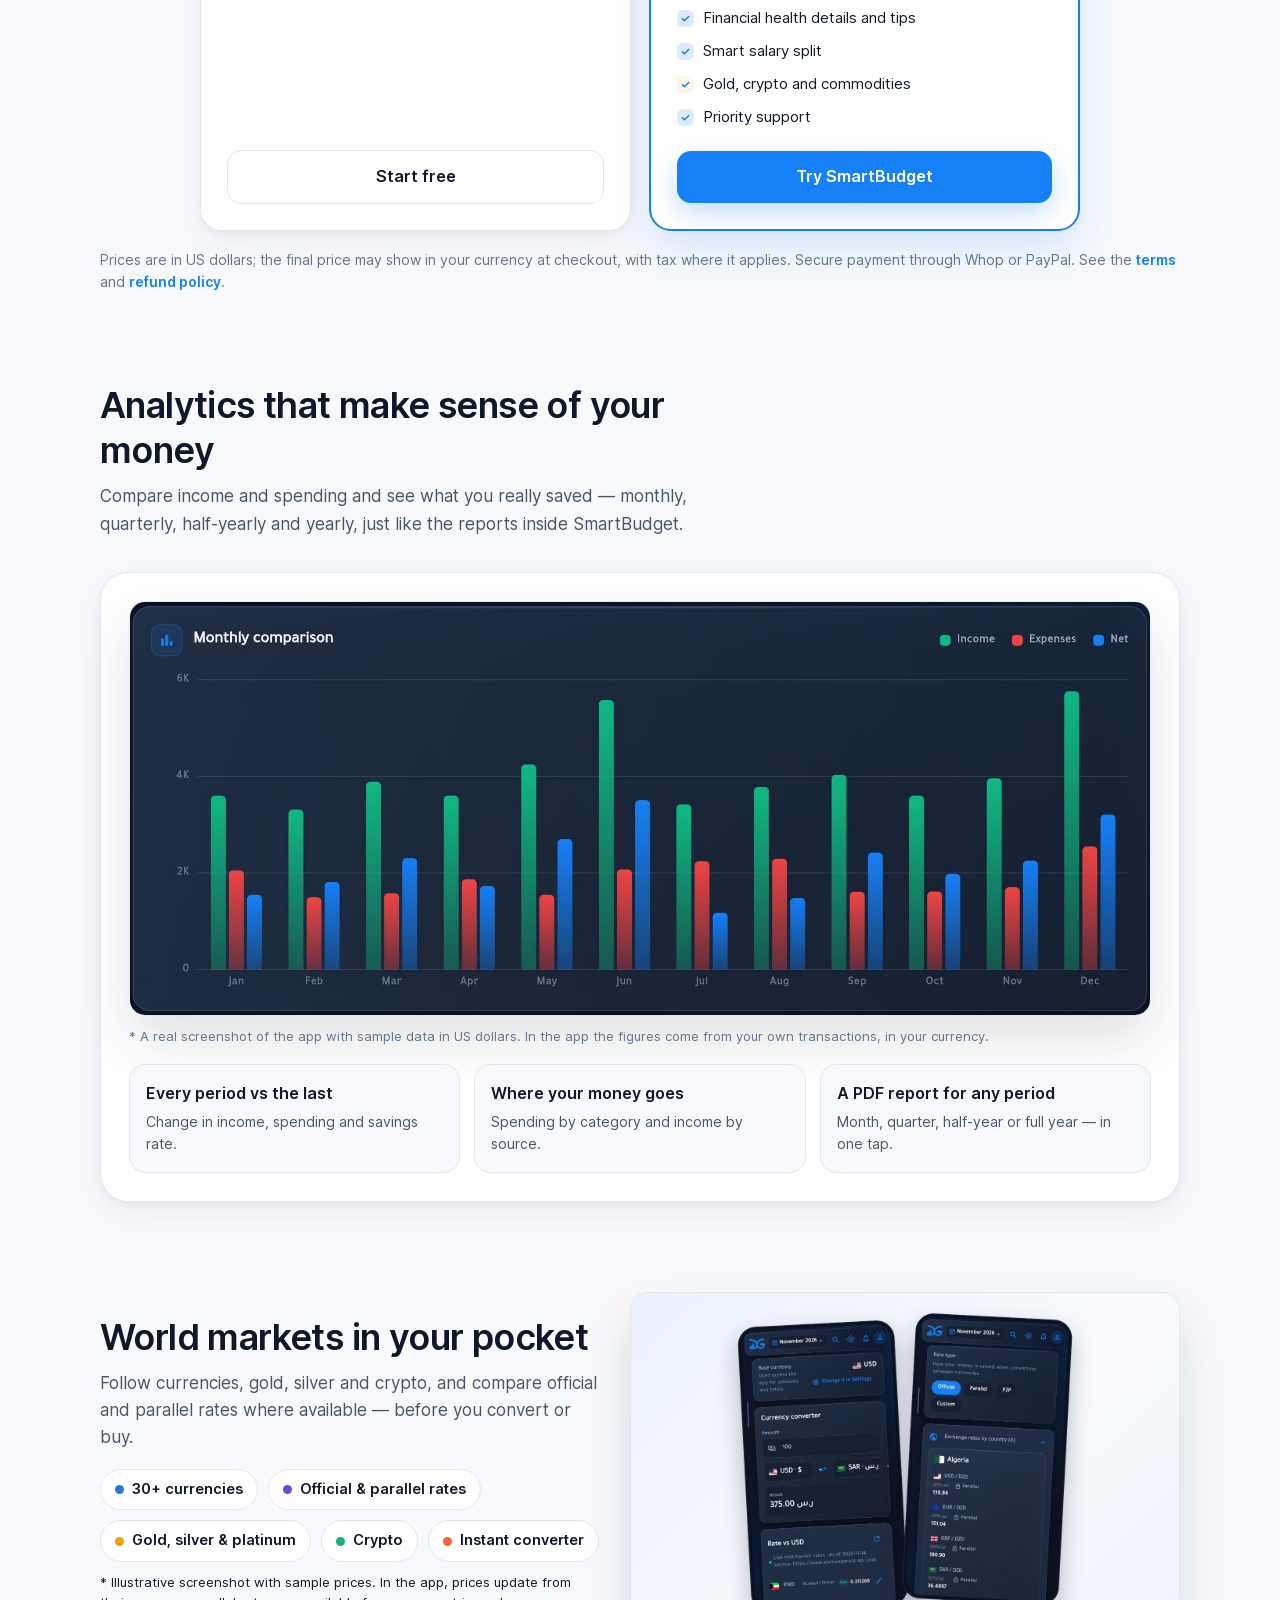
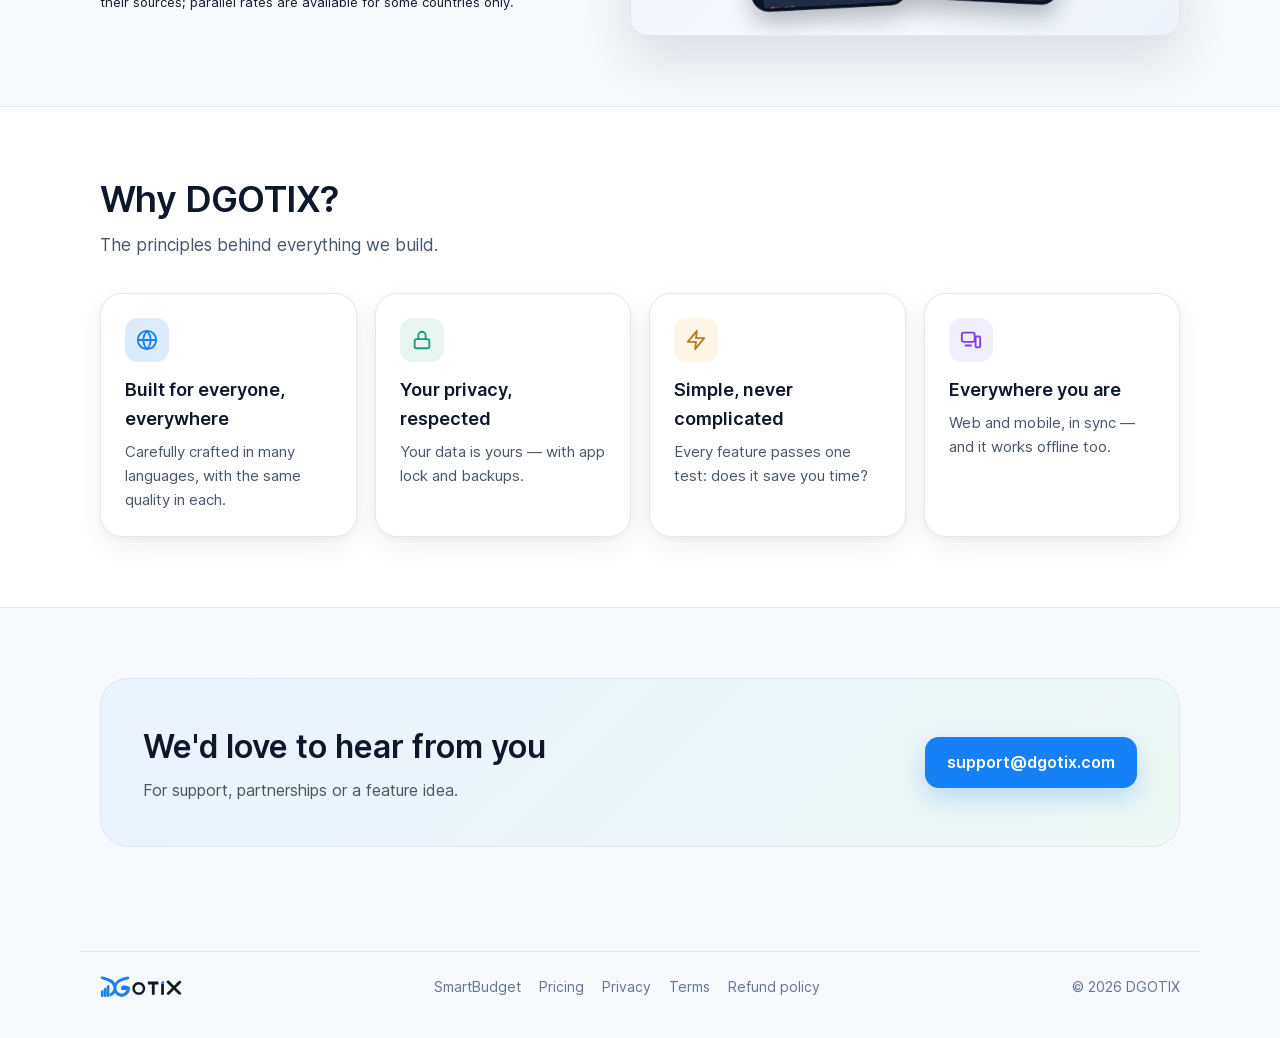
==== commit 5165206b: "Analytics section: a real screenshot of the app's monthly comparison (sample data, USD) replaces the" ====
--- a/index.html
+++ b/index.html
@@ -248,7 +248,7 @@
       </p>
       <div class="cta">
         <a class="btn btn-primary" href="https://smartbudget.dgotix.com/">
-          <span data-ar>جرّب سمارت بدجت</span><span data-en>Try SmartBudget</span><span data-fr>Essayer SmartBudget</span><span data-id>Coba SmartBudget</span><span data-es>Prueba SmartBudget</span><span data-tr>SmartBudget'ı dene</span><span data-ms>Cuba SmartBudget</span><span data-ur>SmartBudget آزمائیں</span>
+          <span data-ar>جرّب SmartBudget</span><span data-en>Try SmartBudget</span><span data-fr>Essayer SmartBudget</span><span data-id>Coba SmartBudget</span><span data-es>Prueba SmartBudget</span><span data-tr>SmartBudget'ı dene</span><span data-ms>Cuba SmartBudget</span><span data-ur>SmartBudget آزمائیں</span>
           <svg class="arrow" width="18" height="18" viewBox="0 0 24 24" fill="none" stroke="currentColor" stroke-width="2.4" stroke-linecap="round" stroke-linejoin="round"><path d="M5 12h14M13 6l6 6-6 6"/></svg>
         </a>
         <a class="btn btn-ghost" href="#products"><span data-ar>تعرّف على منتجاتنا</span><span data-en>Explore our products</span><span data-fr>Découvrir nos produits</span><span data-id>Lihat produk kami</span><span data-es>Descubre nuestros productos</span><span data-tr>Ürünlerimizi keşfet</span><span data-ms>Terokai produk kami</span><span data-ur>ہماری پروڈکٹس دیکھیں</span></a>
@@ -289,7 +289,7 @@
           </ul>
           <div class="cta" style="margin-top:0">
             <a class="btn btn-primary" href="https://smartbudget.dgotix.com/">
-              <span data-ar>افتح سمارت بدجت</span><span data-en>Open SmartBudget</span><span data-fr>Ouvrir SmartBudget</span><span data-id>Buka SmartBudget</span><span data-es>Abrir SmartBudget</span><span data-tr>SmartBudget'ı aç</span><span data-ms>Buka SmartBudget</span><span data-ur>SmartBudget کھولیں</span>
+              <span data-ar>افتح SmartBudget</span><span data-en>Open SmartBudget</span><span data-fr>Ouvrir SmartBudget</span><span data-id>Buka SmartBudget</span><span data-es>Abrir SmartBudget</span><span data-tr>SmartBudget'ı aç</span><span data-ms>Buka SmartBudget</span><span data-ur>SmartBudget کھولیں</span>
               <svg class="arrow" width="18" height="18" viewBox="0 0 24 24" fill="none" stroke="currentColor" stroke-width="2.4" stroke-linecap="round" stroke-linejoin="round"><path d="M5 12h14M13 6l6 6-6 6"/></svg>
             </a>
           </div>
@@ -327,7 +327,7 @@
   <section id="news" style="padding-top:20px">
     <div class="wrap">
       <div class="sec-head">
-        <h2><span data-ar>جديد سمارت بدجت</span><span data-en>What's new in SmartBudget</span><span data-fr>Les nouveautés de SmartBudget</span><span data-id>Yang baru di SmartBudget</span><span data-es>Novedades de SmartBudget</span><span data-tr>SmartBudget'ta yenilikler</span><span data-ms>Apa yang baharu dalam SmartBudget</span><span data-ur>SmartBudget میں نیا کیا ہے</span></h2>
+        <h2><span data-ar>جديد SmartBudget</span><span data-en>What's new in SmartBudget</span><span data-fr>Les nouveautés de SmartBudget</span><span data-id>Yang baru di SmartBudget</span><span data-es>Novedades de SmartBudget</span><span data-tr>SmartBudget'ta yenilikler</span><span data-ms>Apa yang baharu dalam SmartBudget</span><span data-ur>SmartBudget میں نیا کیا ہے</span></h2>
         <p><span data-ar>آخر ما أضفناه، وكله متاح الآن على الويب.</span><span data-en>The latest things we added, all available now on the web.</span><span data-fr>Les derniers ajouts, tous disponibles dès maintenant sur le web.</span><span data-id>Hal-hal terbaru yang kami tambahkan, semuanya tersedia sekarang di web.</span><span data-es>Lo último que hemos añadido, todo disponible ya en la web.</span><span data-tr>Eklediğimiz en son şeyler; hepsi şimdi web'de.</span><span data-ms>Perkara terbaru yang kami tambah, semuanya tersedia sekarang di web.</span><span data-ur>ہمارے تازہ ترین اضافے، سب ابھی ویب پر دستیاب ہیں۔</span></p>
       </div>
       <div class="news">
@@ -344,7 +344,7 @@
   <section id="pricing" style="padding-top:20px">
     <div class="wrap">
       <div class="sec-head">
-        <h2><span data-ar>أسعار سمارت بدجت</span><span data-en>SmartBudget pricing</span><span data-fr>Tarifs de SmartBudget</span><span data-id>Harga SmartBudget</span><span data-es>Precios de SmartBudget</span><span data-tr>SmartBudget fiyatları</span><span data-ms>Harga SmartBudget</span><span data-ur>SmartBudget کی قیمتیں</span></h2>
+        <h2><span data-ar>أسعار SmartBudget</span><span data-en>SmartBudget pricing</span><span data-fr>Tarifs de SmartBudget</span><span data-id>Harga SmartBudget</span><span data-es>Precios de SmartBudget</span><span data-tr>SmartBudget fiyatları</span><span data-ms>Harga SmartBudget</span><span data-ur>SmartBudget کی قیمتیں</span></h2>
         <p><span data-ar>ابدأ مجاناً بلا بطاقة. رقِّ متى احتجت، وألغِ في أي وقت.</span><span data-en>Start free, no card needed. Upgrade when you need to, cancel any time.</span><span data-fr>Commencez gratuitement, sans carte bancaire. Passez à une formule supérieure quand vous en avez besoin, résiliez à tout moment.</span><span data-id>Mulai gratis, tanpa kartu. Tingkatkan saat perlu, batalkan kapan saja.</span><span data-es>Empieza gratis, sin tarjeta. Mejora cuando lo necesites y cancela cuando quieras.</span><span data-tr>Ücretsiz başla, kart gerekmez. İhtiyaç duyduğunda yükselt, istediğin zaman iptal et.</span><span data-ms>Mula percuma, tanpa kad. Naik taraf bila perlu, batal bila-bila masa.</span><span data-ur>مفت شروع کریں، کارڈ کی ضرورت نہیں۔ ضرورت ہو تو اپ گریڈ کریں، کسی بھی وقت منسوخ کریں۔</span></p>
       </div>
       <p class="beta" role="note"><span data-ar>الفترة التجريبية: كل المزايا مفتوحة للجميع الآن. تُطبَّق الأسعار أدناه عند افتتاح الباقات المدفوعة.</span><span data-en>Beta period: every feature is open to everyone for now. The prices below apply when paid plans open.</span><span data-fr>Période bêta : toutes les fonctionnalités sont ouvertes à tous pour le moment. Les tarifs ci-dessous s'appliqueront à l'ouverture des formules payantes.</span><span data-id>Masa beta: semua fitur terbuka untuk semua orang saat ini. Harga di bawah berlaku saat paket berbayar dibuka.</span><span data-es>Periodo beta: por ahora todas las funciones están abiertas para todos. Los precios de abajo se aplicarán cuando se abran los planes de pago.</span><span data-tr>Beta dönemi: şimdilik tüm özellikler herkese açık. Aşağıdaki fiyatlar, ücretli planlar açıldığında geçerli olur.</span><span data-ms>Tempoh beta: semua ciri terbuka kepada semua buat masa ini. Harga di bawah terpakai apabila pelan berbayar dibuka.</span><span data-ur>بیٹا مدت: فی الحال تمام فیچرز سب کے لیے کھلے ہیں۔ نیچے دی گئی قیمتیں ادا شدہ پلانز کھلنے پر لاگو ہوں گی۔</span></p>
@@ -392,7 +392,7 @@
             <li class="star"><span data-ar>الذهب والعملات الرقمية والسلع</span><span data-en>Gold, crypto and commodities</span><span data-fr>Or, crypto et matières premières</span><span data-id>Emas, kripto, dan komoditas</span><span data-es>Oro, cripto y materias primas</span><span data-tr>Altın, kripto ve emtialar</span><span data-ms>Emas, kripto dan komoditi</span><span data-ur>سونا، کرپٹو اور اجناس</span></li>
             <li><span data-ar>دعم ذو أولوية</span><span data-en>Priority support</span><span data-fr>Assistance prioritaire</span><span data-id>Dukungan prioritas</span><span data-es>Soporte prioritario</span><span data-tr>Öncelikli destek</span><span data-ms>Sokongan keutamaan</span><span data-ur>ترجیحی سپورٹ</span></li>
           </ul>
-          <a class="btn btn-primary" href="https://smartbudget.dgotix.com/"><span data-ar>جرّب سمارت بدجت</span><span data-en>Try SmartBudget</span><span data-fr>Essayer SmartBudget</span><span data-id>Coba SmartBudget</span><span data-es>Prueba SmartBudget</span><span data-tr>SmartBudget'ı dene</span><span data-ms>Cuba SmartBudget</span><span data-ur>SmartBudget آزمائیں</span></a>
+          <a class="btn btn-primary" href="https://smartbudget.dgotix.com/"><span data-ar>جرّب SmartBudget</span><span data-en>Try SmartBudget</span><span data-fr>Essayer SmartBudget</span><span data-id>Coba SmartBudget</span><span data-es>Prueba SmartBudget</span><span data-tr>SmartBudget'ı dene</span><span data-ms>Cuba SmartBudget</span><span data-ur>SmartBudget آزمائیں</span></a>
         </article>
       </div>
       <p class="price-note">
@@ -408,36 +408,11 @@
     <div class="wrap">
       <div class="sec-head">
         <h2><span data-ar>تحليلات تفهم مالك</span><span data-en>Analytics that make sense of your money</span><span data-fr>Des analyses qui donnent du sens à votre argent</span><span data-id>Analisis yang membuat uang Anda masuk akal</span><span data-es>Análisis que dan sentido a tu dinero</span><span data-tr>Paranı anlamlı kılan analizler</span><span data-ms>Analisis yang menjelaskan wang anda</span><span data-ur>تجزیہ جو آپ کے پیسے کو سمجھنے میں مدد دے</span></h2>
-        <p><span data-ar>قارن دخلك ومصاريفك، واعرف كم ادّخرت فعلاً: شهرياً، ربع سنوي، نصف سنوي وسنوياً — كما في لوحة التقارير داخل سمارت بدجت.</span><span data-en>Compare income and spending and see what you really saved — monthly, quarterly, half-yearly and yearly, just like the reports inside SmartBudget.</span><span data-fr>Comparez revenus et dépenses et voyez ce que vous avez vraiment épargné : par mois, trimestre, semestre et année, comme dans les rapports de SmartBudget.</span><span data-id>Bandingkan pemasukan dan pengeluaran dan lihat berapa yang benar-benar Anda tabung — bulanan, kuartalan, semesteran, dan tahunan, seperti laporan di dalam SmartBudget.</span><span data-es>Compara ingresos y gastos y mira lo que de verdad ahorraste: por mes, trimestre, semestre y año, como los informes de SmartBudget.</span><span data-tr>Gelir ve harcamaları karşılaştır, gerçekte ne biriktirdiğini gör — SmartBudget içindeki raporlar gibi aylık, üç aylık, altı aylık ve yıllık.</span><span data-ms>Bandingkan pendapatan dan perbelanjaan dan lihat apa yang benar-benar anda simpan — bulanan, suku tahunan, setengah tahun dan tahunan, sama seperti laporan dalam SmartBudget.</span><span data-ur>آمدنی اور خرچ کا موازنہ کریں اور دیکھیں کہ آپ نے اصل میں کتنا بچایا — ماہانہ، سہ ماہی، ششماہی اور سالانہ، بالکل SmartBudget کی رپورٹس کی طرح۔</span></p>
+        <p><span data-ar>قارن دخلك ومصاريفك، واعرف كم ادّخرت فعلاً: شهرياً، ربع سنوي، نصف سنوي وسنوياً — كما في لوحة التقارير داخل SmartBudget.</span><span data-en>Compare income and spending and see what you really saved — monthly, quarterly, half-yearly and yearly, just like the reports inside SmartBudget.</span><span data-fr>Comparez revenus et dépenses et voyez ce que vous avez vraiment épargné : par mois, trimestre, semestre et année, comme dans les rapports de SmartBudget.</span><span data-id>Bandingkan pemasukan dan pengeluaran dan lihat berapa yang benar-benar Anda tabung — bulanan, kuartalan, semesteran, dan tahunan, seperti laporan di dalam SmartBudget.</span><span data-es>Compara ingresos y gastos y mira lo que de verdad ahorraste: por mes, trimestre, semestre y año, como los informes de SmartBudget.</span><span data-tr>Gelir ve harcamaları karşılaştır, gerçekte ne biriktirdiğini gör — SmartBudget içindeki raporlar gibi aylık, üç aylık, altı aylık ve yıllık.</span><span data-ms>Bandingkan pendapatan dan perbelanjaan dan lihat apa yang benar-benar anda simpan — bulanan, suku tahunan, setengah tahun dan tahunan, sama seperti laporan dalam SmartBudget.</span><span data-ur>آمدنی اور خرچ کا موازنہ کریں اور دیکھیں کہ آپ نے اصل میں کتنا بچایا — ماہانہ، سہ ماہی، ششماہی اور سالانہ، بالکل SmartBudget کی رپورٹس کی طرح۔</span></p>
       </div>
       <div class="viz-card viz-root">
-        <div class="seg" role="group" aria-label="Period" id="seg">
-          <button type="button" data-p="m" aria-pressed="true"><span data-ar>شهري</span><span data-en>Monthly</span><span data-fr>Mensuel</span><span data-id>Bulanan</span><span data-es>Mensual</span><span data-tr>Aylık</span><span data-ms>Bulanan</span><span data-ur>ماہانہ</span></button>
-          <button type="button" data-p="q" aria-pressed="false"><span data-ar>ربع سنوي</span><span data-en>Quarterly</span><span data-fr>Trimestriel</span><span data-id>Kuartalan</span><span data-es>Trimestral</span><span data-tr>Üç aylık</span><span data-ms>Suku tahunan</span><span data-ur>سہ ماہی</span></button>
-          <button type="button" data-p="h" aria-pressed="false"><span data-ar>نصف سنوي</span><span data-en>Half-yearly</span><span data-fr>Semestriel</span><span data-id>Semesteran</span><span data-es>Semestral</span><span data-tr>Altı aylık</span><span data-ms>Setengah tahun</span><span data-ur>ششماہی</span></button>
-          <button type="button" data-p="y" aria-pressed="false"><span data-ar>سنوي</span><span data-en>Yearly</span><span data-fr>Annuel</span><span data-id>Tahunan</span><span data-es>Anual</span><span data-tr>Yıllık</span><span data-ms>Tahunan</span><span data-ur>سالانہ</span></button>
-        </div>
-        <p class="note" id="kcap" style="margin:18px 0 0;font-weight:700;color:var(--text-secondary)"></p>
-        <div class="kpis" style="margin-top:8px">
-          <div class="kpi"><div class="k"><i style="background:var(--s-income)"></i><span data-ar>الدخل</span><span data-en>Income</span><span data-fr>Revenus</span><span data-id>Pemasukan</span><span data-es>Ingresos</span><span data-tr>Gelir</span><span data-ms>Pendapatan</span><span data-ur>آمدنی</span></div><div class="v" id="kI"></div></div>
-          <div class="kpi"><div class="k"><i style="background:var(--s-expense)"></i><span data-ar>المصاريف</span><span data-en>Expenses</span><span data-fr>Dépenses</span><span data-id>Pengeluaran</span><span data-es>Gastos</span><span data-tr>Giderler</span><span data-ms>Perbelanjaan</span><span data-ur>اخراجات</span></div><div class="v" id="kE"></div></div>
-          <div class="kpi"><div class="k"><i class="line" style="background:var(--s-saving)"></i><span data-ar>المدّخرات (الفرق)</span><span data-en>Savings (the gap)</span><span data-fr>Épargne (l'écart)</span><span data-id>Tabungan (selisih)</span><span data-es>Ahorro (la diferencia)</span><span data-tr>Birikim (fark)</span><span data-ms>Simpanan (perbezaan)</span><span data-ur>بچت (فرق)</span></div><div class="v" id="kS"></div></div>
-          <div class="kpi"><div class="k"><span data-ar>معدّل الادخار</span><span data-en>Savings rate</span><span data-fr>Taux d'épargne</span><span data-id>Rasio tabungan</span><span data-es>Tasa de ahorro</span><span data-tr>Birikim oranı</span><span data-ms>Kadar simpanan</span><span data-ur>بچت کی شرح</span></div><div class="v" id="kR"></div></div>
-        </div>
-        <div class="legend">
-          <span><i style="background:var(--s-income)"></i><span data-ar>الدخل</span><span data-en>Income</span><span data-fr>Revenus</span><span data-id>Pemasukan</span><span data-es>Ingresos</span><span data-tr>Gelir</span><span data-ms>Pendapatan</span><span data-ur>آمدنی</span></span>
-          <span><i style="background:var(--s-expense)"></i><span data-ar>المصاريف</span><span data-en>Expenses</span><span data-fr>Dépenses</span><span data-id>Pengeluaran</span><span data-es>Gastos</span><span data-tr>Giderler</span><span data-ms>Perbelanjaan</span><span data-ur>اخراجات</span></span>
-          <span><i class="line" style="background:var(--s-saving)"></i><span data-ar>المدّخرات = الدخل − المصاريف</span><span data-en>Savings = income − expenses</span><span data-fr>Épargne = revenus − dépenses</span><span data-id>Tabungan = pemasukan − pengeluaran</span><span data-es>Ahorro = ingresos − gastos</span><span data-tr>Birikim = gelir − giderler</span><span data-ms>Simpanan = pendapatan − perbelanjaan</span><span data-ur>بچت = آمدنی − اخراجات</span></span>
-        </div>
-        <div class="chart-wrap">
-          <svg id="chart" viewBox="0 0 1000 380" preserveAspectRatio="xMidYMid meet" role="img" aria-label="Income, expenses and savings"></svg>
-          <div class="tip" id="tip" role="status" aria-live="polite"></div>
-        </div>
-        <details class="tbl">
-          <summary><span data-ar>عرض الأرقام كجدول</span><span data-en>Show the numbers as a table</span><span data-fr>Afficher les chiffres sous forme de tableau</span><span data-id>Tampilkan angka sebagai tabel</span><span data-es>Ver las cifras en una tabla</span><span data-tr>Rakamları tablo olarak göster</span><span data-ms>Tunjukkan angka sebagai jadual</span><span data-ur>اعداد کو جدول کی صورت میں دکھائیں</span></summary>
-          <table id="tbl"></table>
-        </details>
-        <p class="note"><span data-ar>* أرقام توضيحية من حساب تجريبي بالدولار الأمريكي. داخل التطبيق تُحسب من معاملاتك أنت وبعملتك.</span><span data-en>* Illustrative figures from a demo account in US dollars. In the app they come from your own transactions, in your currency.</span><span data-fr>* Chiffres d'illustration issus d'un compte de démonstration en dollars américains. Dans l'application, ils proviennent de vos propres transactions, dans votre devise.</span><span data-id>* Angka ilustrasi dari akun demo dalam dolar AS. Di aplikasi, angkanya berasal dari transaksi Anda sendiri, dalam mata uang Anda.</span><span data-es>* Cifras de ejemplo de una cuenta de demostración en dólares estadounidenses. En la app vienen de tus propios movimientos, en tu moneda.</span><span data-tr>* ABD doları cinsinden bir demo hesabın temsilî rakamları. Uygulamada kendi işlemlerinden, kendi para biriminde gelir.</span><span data-ms>* Angka ilustrasi daripada akaun demo dalam dolar AS. Dalam aplikasi, ia datang daripada transaksi anda sendiri, dalam mata wang anda.</span><span data-ur>* امریکی ڈالر میں ایک ڈیمو اکاؤنٹ کے مثالی اعداد۔ ایپ میں یہ آپ کی اپنی ٹرانزیکشنز سے، آپ کی کرنسی میں آتے ہیں۔</span></p>
+        <div class="shot" style="border-radius:16px"><img src="smartbudget-monthly.jpg" alt="SmartBudget monthly comparison: income, expenses and net for each month" loading="lazy" width="1915" height="775" style="display:block;width:100%;height:auto"></div>
+        <p class="note"><span data-ar>* لقطة حقيقية من التطبيق ببيانات تجريبية بالدولار الأمريكي. داخل التطبيق تُحسب من معاملاتك أنت وبعملتك.</span><span data-en>* A real screenshot of the app with sample data in US dollars. In the app the figures come from your own transactions, in your currency.</span><span data-fr>* Une vraie capture de l'application avec des données d'exemple en dollars américains. Dans l'application, les chiffres proviennent de vos propres transactions, dans votre devise.</span><span data-id>* Tangkapan layar asli aplikasi dengan data contoh dalam dolar AS. Di aplikasi, angkanya berasal dari transaksi Anda sendiri, dalam mata uang Anda.</span><span data-es>* Una captura real de la app con datos de ejemplo en dólares estadounidenses. En la app las cifras vienen de tus propios movimientos, en tu moneda.</span><span data-tr>* ABD doları cinsinden örnek verilerle uygulamadan gerçek bir ekran görüntüsü. Uygulamada rakamlar kendi işlemlerinden, kendi para biriminde gelir.</span><span data-ms>* Tangkapan skrin sebenar aplikasi dengan data contoh dalam dolar AS. Dalam aplikasi, angka datang daripada transaksi anda sendiri, dalam mata wang anda.</span><span data-ur>* امریکی ڈالر میں نمونہ ڈیٹا کے ساتھ ایپ کا اصل اسکرین شاٹ۔ ایپ میں اعداد آپ کی اپنی ٹرانزیکشنز سے، آپ کی کرنسی میں آتے ہیں۔</span></p>
         <div class="an-grid">
           <div class="an"><h3><span data-ar>مقارنة كل فترة بالتي قبلها</span><span data-en>Every period vs the last</span><span data-fr>Chaque période comparée à la précédente</span><span data-id>Setiap periode vs sebelumnya</span><span data-es>Cada periodo frente al anterior</span><span data-tr>Her dönem bir öncekiyle</span><span data-ms>Setiap tempoh berbanding sebelumnya</span><span data-ur>ہر مدت کا پچھلی سے موازنہ</span></h3><p><span data-ar>نسبة التغيّر في الدخل والمصاريف ومعدّل الادخار.</span><span data-en>Change in income, spending and savings rate.</span><span data-fr>Évolution des revenus, des dépenses et du taux d'épargne.</span><span data-id>Perubahan pemasukan, pengeluaran, dan rasio tabungan.</span><span data-es>Cambio en ingresos, gastos y tasa de ahorro.</span><span data-tr>Gelir, harcama ve birikim oranındaki değişim.</span><span data-ms>Perubahan pendapatan, perbelanjaan dan kadar simpanan.</span><span data-ur>آمدنی، خرچ اور بچت کی شرح میں تبدیلی۔</span></p></div>
           <div class="an"><h3><span data-ar>أين يذهب مالك</span><span data-en>Where your money goes</span><span data-fr>Où va votre argent</span><span data-id>Ke mana uang Anda pergi</span><span data-es>A dónde va tu dinero</span><span data-tr>Paran nereye gidiyor</span><span data-ms>Ke mana wang anda pergi</span><span data-ur>آپ کا پیسہ کہاں جاتا ہے</span></h3><p><span data-ar>توزيع المصاريف حسب الفئة، والدخل حسب المصدر.</span><span data-en>Spending by category and income by source.</span><span data-fr>Dépenses par catégorie et revenus par source.</span><span data-id>Pengeluaran per kategori dan pemasukan per sumber.</span><span data-es>Gastos por categoría e ingresos por fuente.</span><span data-tr>Kategoriye göre harcama ve kaynağa göre gelir.</span><span data-ms>Perbelanjaan mengikut kategori dan pendapatan mengikut sumber.</span><span data-ur>کیٹیگری کے لحاظ سے خرچ اور ذریعے کے لحاظ سے آمدنی۔</span></p></div>
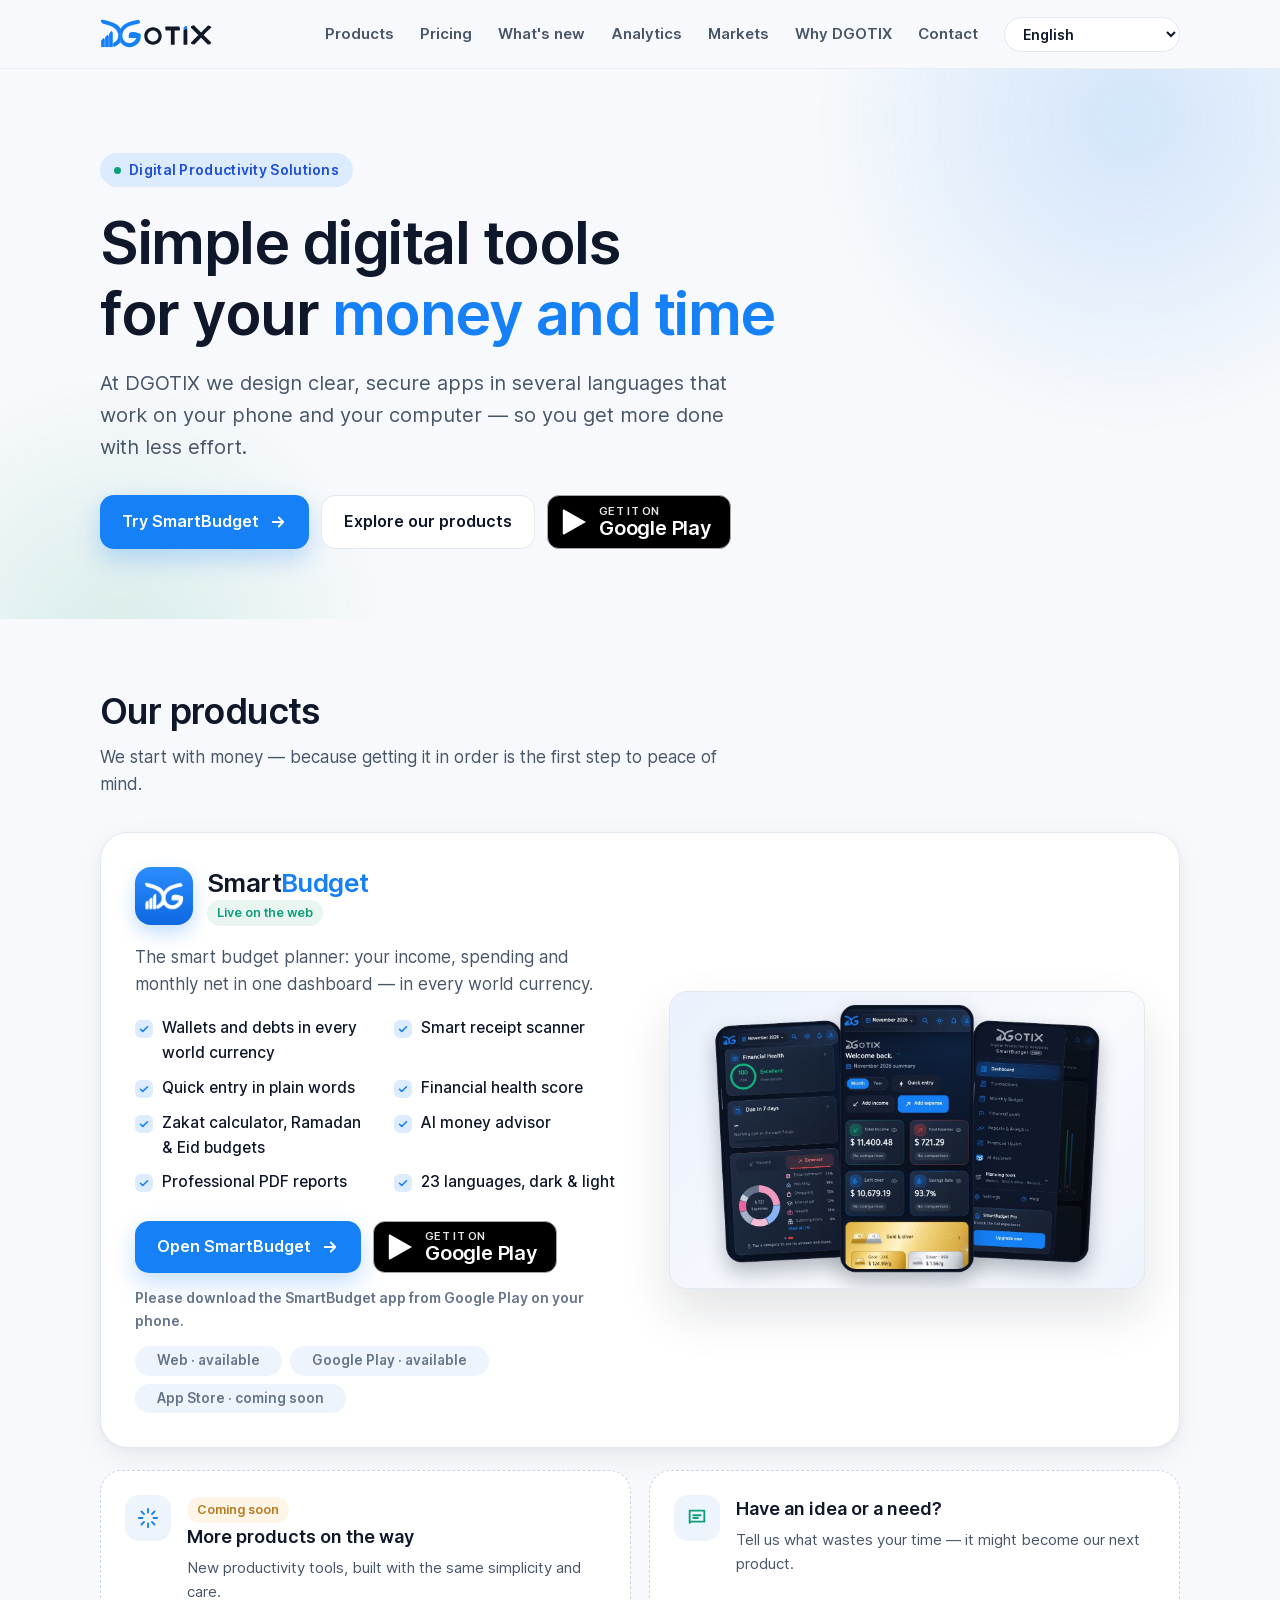
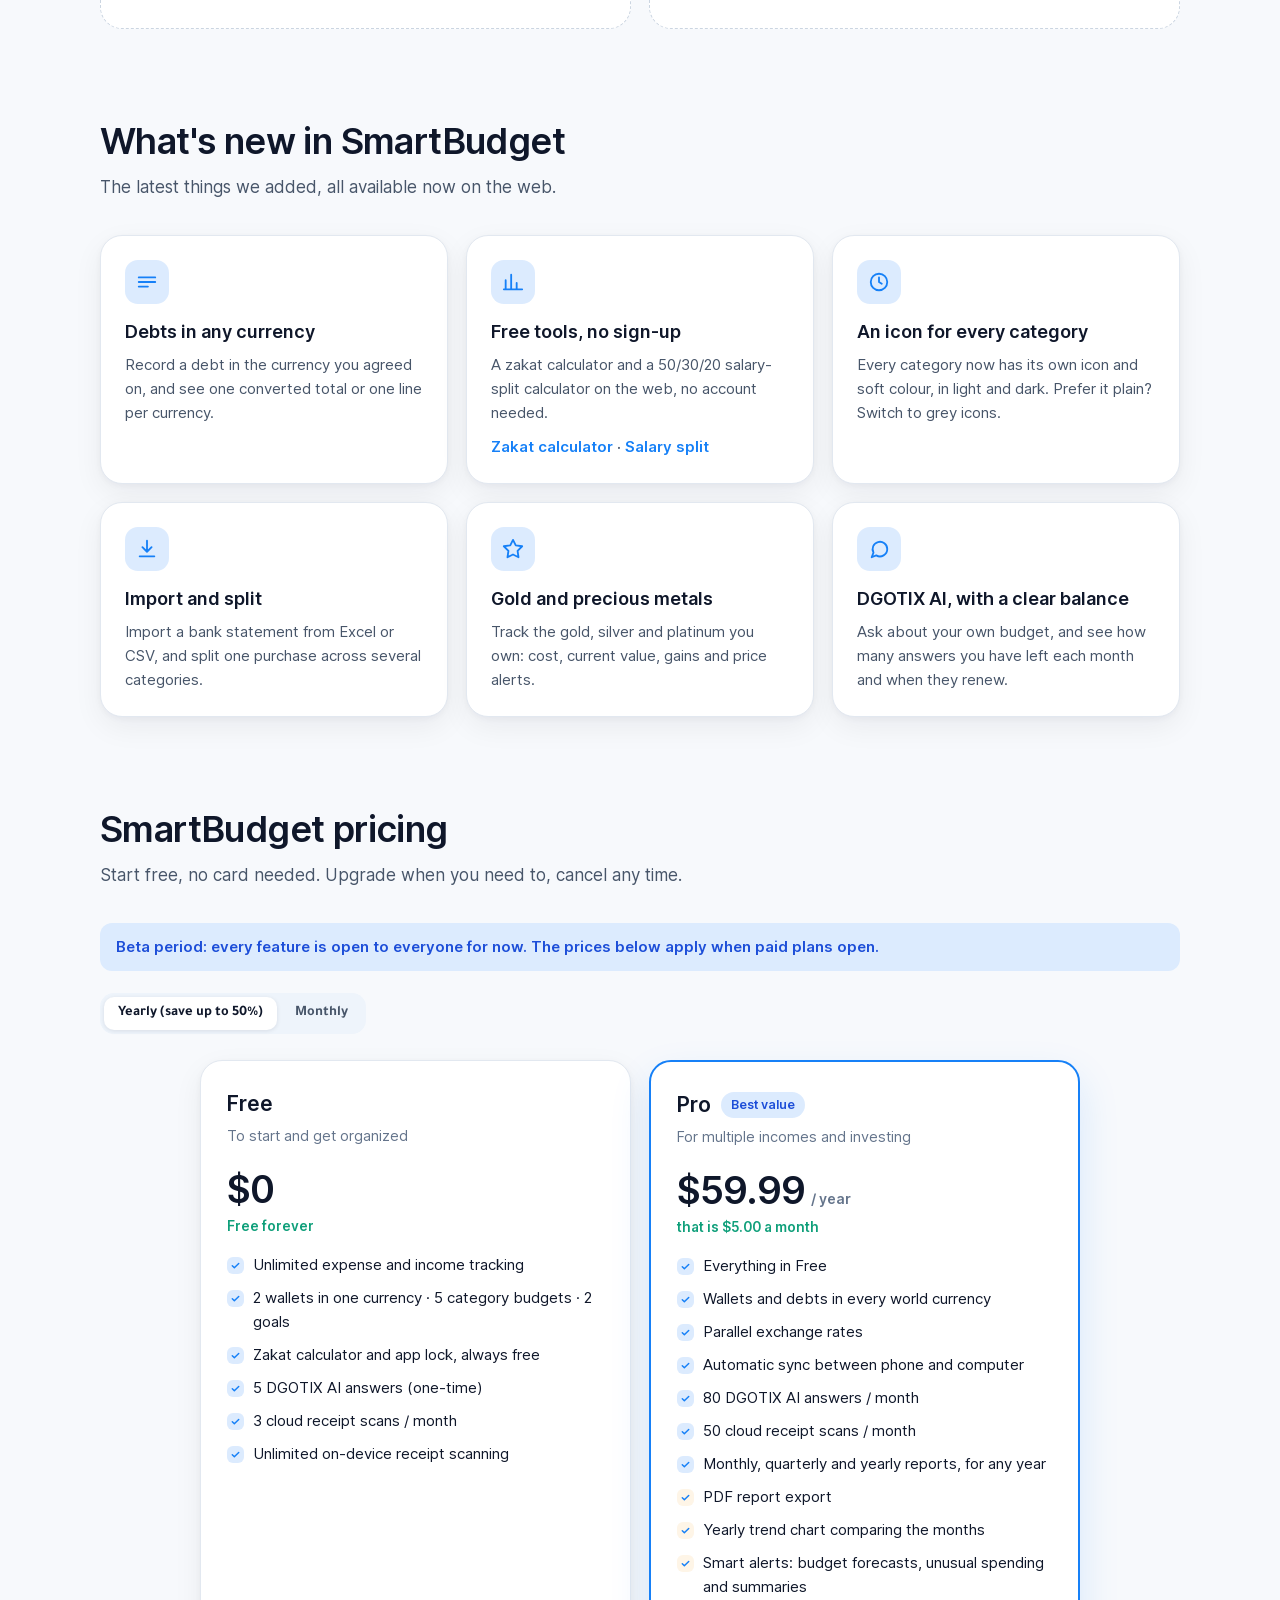
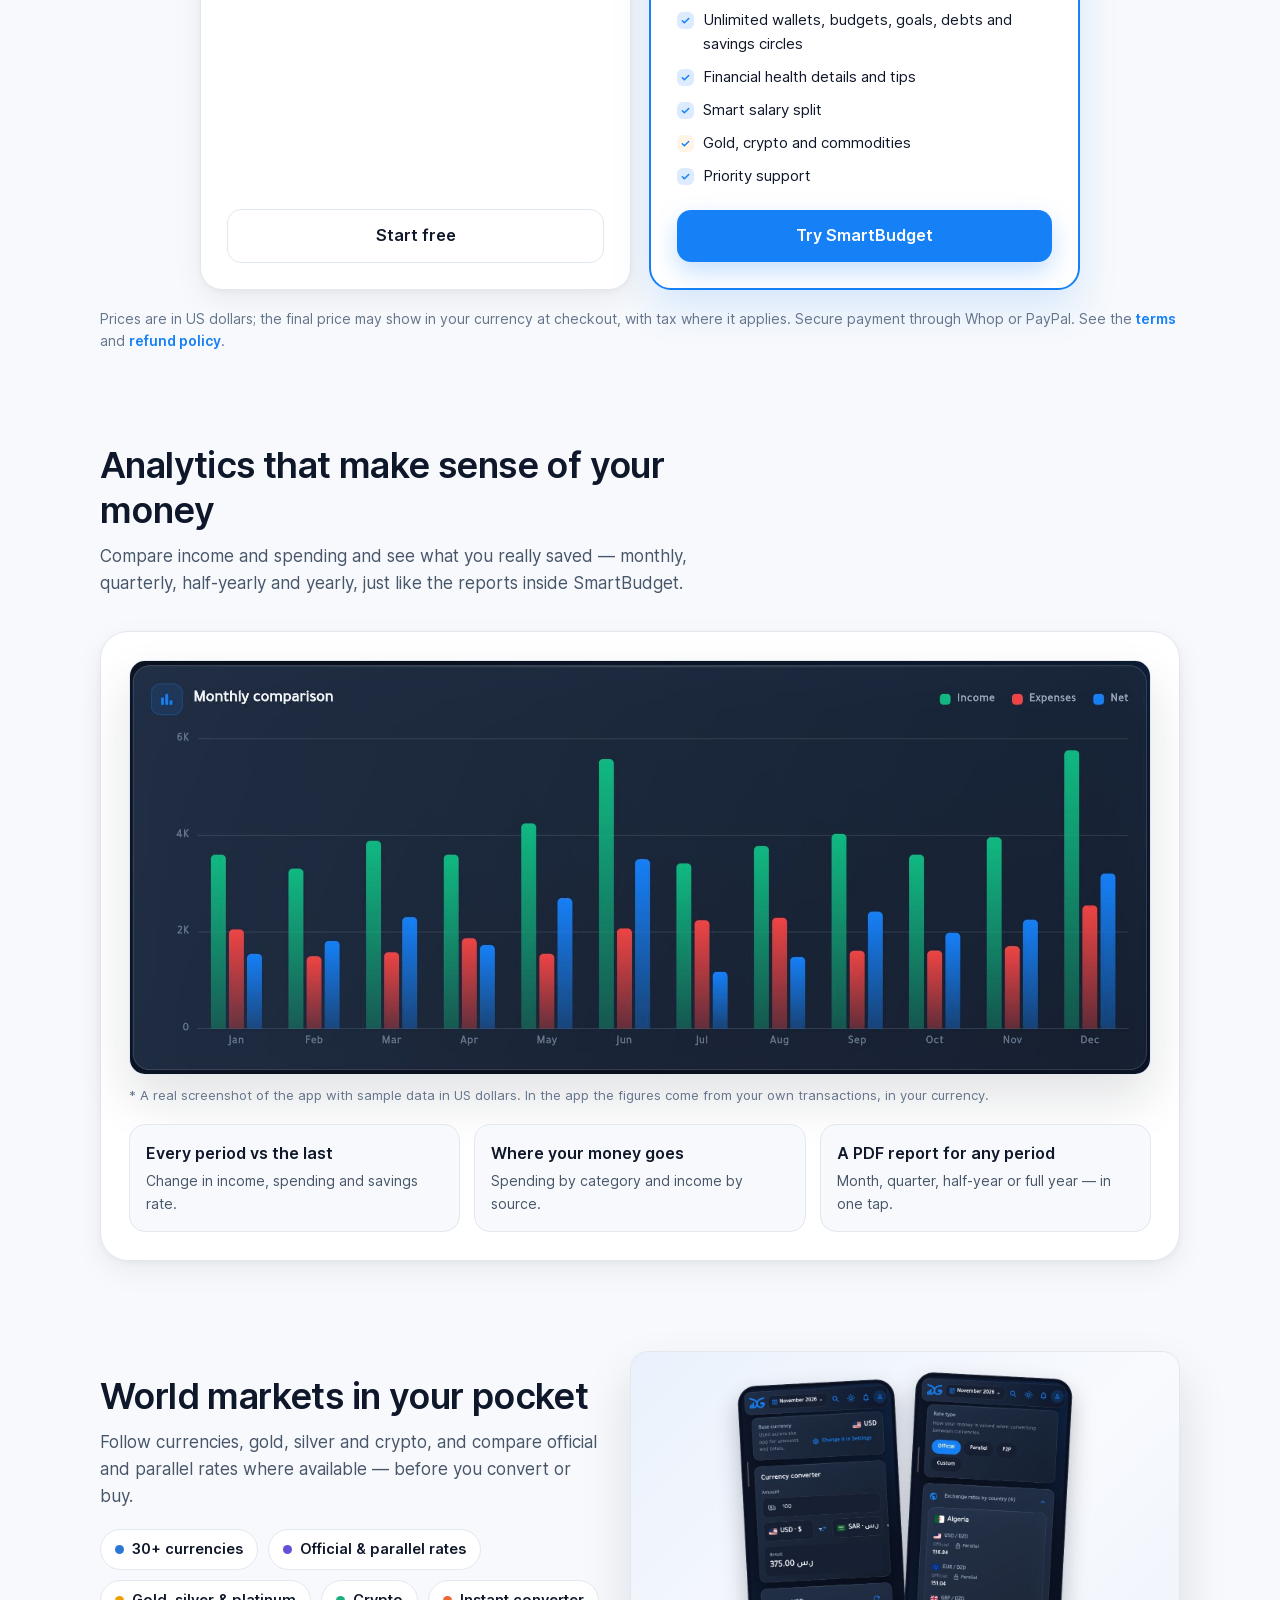
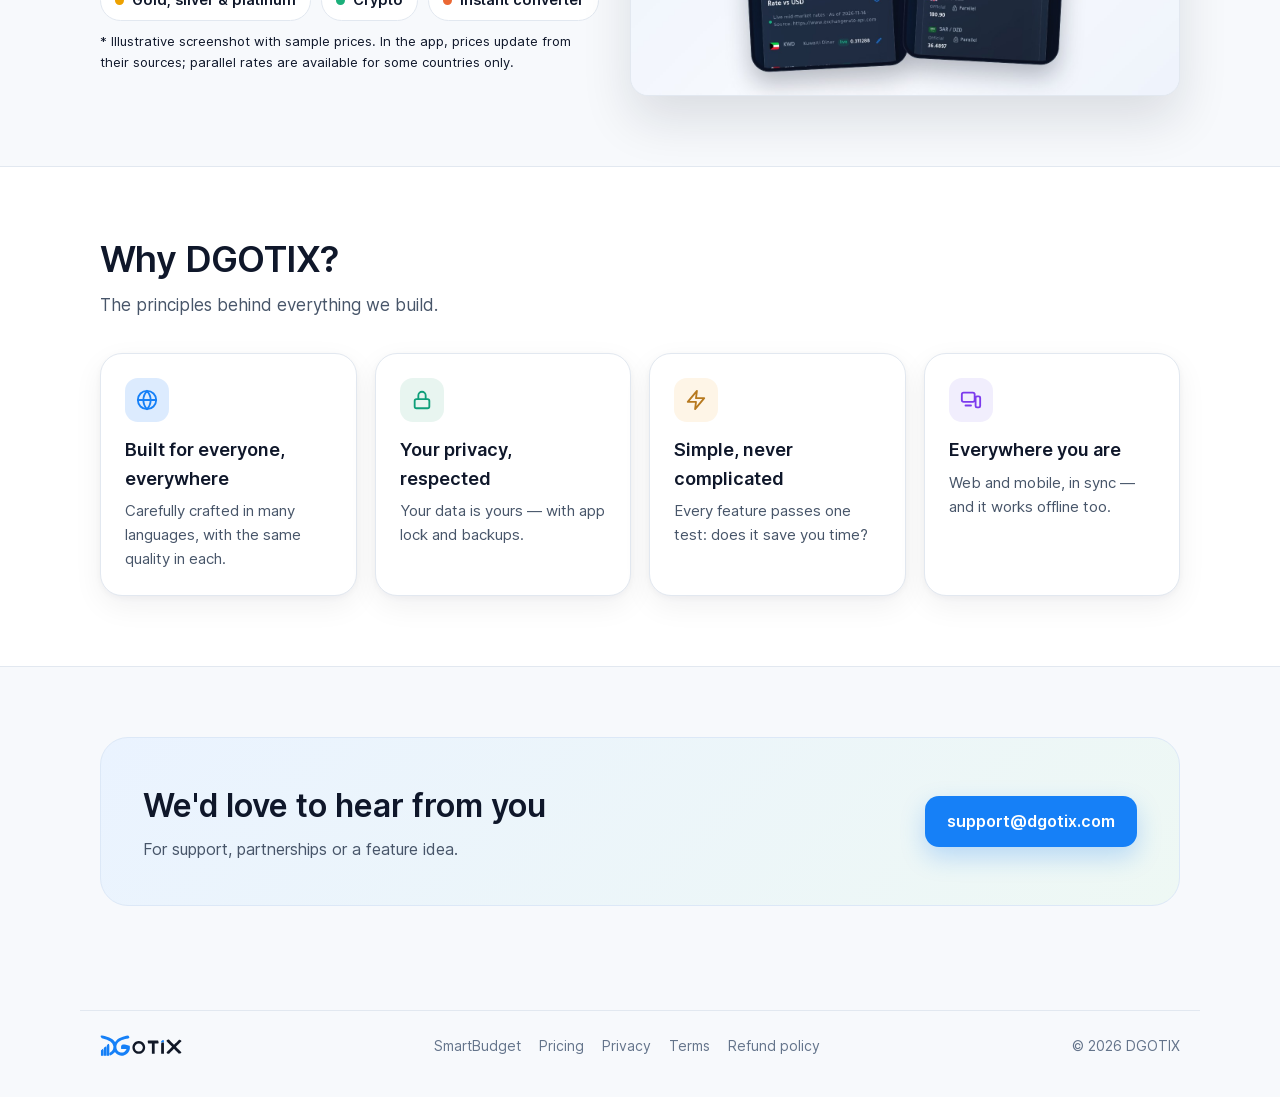
==== commit 63b03cbc: "Add Google Play download badge to hero and SmartBudget card Co-Authored-By: Claude Opus 5.5 <noreply" ====
--- a/index.html
+++ b/index.html
@@ -69,6 +69,13 @@
   .btn{display:inline-flex;align-items:center;gap:10px;font-weight:700;font-size:16px;border-radius:14px;padding:13px 22px;transition:transform .15s ease, box-shadow .15s ease}
   .btn:hover{transform:translateY(-1px)}
   .btn-primary{background:var(--brand);color:#fff;box-shadow:0 10px 24px rgba(22,128,247,.25)}
+  .gplay{display:inline-flex;align-items:center;gap:11px;background:#000;color:#fff;border:1px solid #A6A6A6;border-radius:12px;padding:8px 18px 8px 14px;min-height:52px;line-height:1.1;transition:transform .15s ease, box-shadow .15s ease}
+  .gplay:hover{transform:translateY(-1px);box-shadow:0 10px 24px rgba(15,23,42,.22)}
+  .gplay svg{flex:none}
+  .gplay small{display:block;font-size:11px;font-weight:600;letter-spacing:.3px;opacity:.9}
+  .gplay b{display:block;font-family:Inter,Tajawal,sans-serif;font-size:20px;font-weight:600;letter-spacing:-.2px}
+  [dir=rtl] .gplay{padding:8px 14px 8px 18px}
+  .gplay-note{font-size:14px;color:var(--muted);font-weight:600;margin-top:14px}
   .btn-ghost{background:var(--surface);border:1px solid var(--line);color:var(--ink)}
   .arrow{display:inline-block} [dir=rtl] .arrow{transform:scaleX(-1)}
 
@@ -252,6 +259,7 @@
           <svg class="arrow" width="18" height="18" viewBox="0 0 24 24" fill="none" stroke="currentColor" stroke-width="2.4" stroke-linecap="round" stroke-linejoin="round"><path d="M5 12h14M13 6l6 6-6 6"/></svg>
         </a>
         <a class="btn btn-ghost" href="#products"><span data-ar>تعرّف على منتجاتنا</span><span data-en>Explore our products</span><span data-fr>Découvrir nos produits</span><span data-id>Lihat produk kami</span><span data-es>Descubre nuestros productos</span><span data-tr>Ürünlerimizi keşfet</span><span data-ms>Terokai produk kami</span><span data-ur>ہماری پروڈکٹس دیکھیں</span></a>
+        <a class="gplay" href="https://play.google.com/store/apps/details?id=com.dgotix.smartbudget" target="_blank" rel="noopener" aria-label="Google Play — SmartBudget"><svg width="26" height="28" viewBox="0 0 26 28" aria-hidden="true"><path d="M2 1.6 24 14 2 26.4c-.6.3-1.2-.1-1.2-.8V2.4c0-.7.6-1.1 1.2-.8z" fill="#fff"/></svg><span><small><span data-ar>احصل عليه من</span><span data-en>GET IT ON</span><span data-fr>DISPONIBLE SUR</span><span data-id>TEMUKAN DI</span><span data-es>DISPONIBLE EN</span><span data-tr>HEMEN İNDİRİN</span><span data-ms>DAPATKANNYA DI</span><span data-ur>حاصل کریں</span></small><b>Google Play</b></span></a>
       </div>
     </div>
   </div>
@@ -292,10 +300,12 @@
               <span data-ar>افتح SmartBudget</span><span data-en>Open SmartBudget</span><span data-fr>Ouvrir SmartBudget</span><span data-id>Buka SmartBudget</span><span data-es>Abrir SmartBudget</span><span data-tr>SmartBudget'ı aç</span><span data-ms>Buka SmartBudget</span><span data-ur>SmartBudget کھولیں</span>
               <svg class="arrow" width="18" height="18" viewBox="0 0 24 24" fill="none" stroke="currentColor" stroke-width="2.4" stroke-linecap="round" stroke-linejoin="round"><path d="M5 12h14M13 6l6 6-6 6"/></svg>
             </a>
+            <a class="gplay" href="https://play.google.com/store/apps/details?id=com.dgotix.smartbudget" target="_blank" rel="noopener" aria-label="Google Play — SmartBudget"><svg width="26" height="28" viewBox="0 0 26 28" aria-hidden="true"><path d="M2 1.6 24 14 2 26.4c-.6.3-1.2-.1-1.2-.8V2.4c0-.7.6-1.1 1.2-.8z" fill="#fff"/></svg><span><small><span data-ar>احصل عليه من</span><span data-en>GET IT ON</span><span data-fr>DISPONIBLE SUR</span><span data-id>TEMUKAN DI</span><span data-es>DISPONIBLE EN</span><span data-tr>HEMEN İNDİRİN</span><span data-ms>DAPATKANNYA DI</span><span data-ur>حاصل کریں</span></small><b>Google Play</b></span></a>
           </div>
+          <p class="gplay-note"><span data-ar>يُرجى تحميل تطبيق SmartBudget من Google Play على هاتفك.</span><span data-en>Please download the SmartBudget app from Google Play on your phone.</span><span data-fr>Téléchargez l'application SmartBudget sur Google Play depuis votre téléphone.</span><span data-id>Silakan unduh aplikasi SmartBudget dari Google Play di ponsel Anda.</span><span data-es>Descarga la app SmartBudget desde Google Play en tu móvil.</span><span data-tr>SmartBudget uygulamasını telefonuna Google Play'den indir.</span><span data-ms>Sila muat turun aplikasi SmartBudget dari Google Play pada telefon anda.</span><span data-ur>براہِ کرم SmartBudget ایپ اپنے فون پر Google Play سے ڈاؤن لوڈ کریں۔</span></p>
           <div class="platforms">
             <span><span data-ar>الويب · متاح</span><span data-en>Web · available</span><span data-fr>Web · disponible</span><span data-id>Web · tersedia</span><span data-es>Web · disponible</span><span data-tr>Web · kullanılabilir</span><span data-ms>Web · tersedia</span><span data-ur>ویب · دستیاب</span></span>
-            <span><span data-ar>Google Play · قريباً</span><span data-en>Google Play · coming soon</span><span data-fr>Google Play · bientôt</span><span data-id>Google Play · segera</span><span data-es>Google Play · próximamente</span><span data-tr>Google Play · yakında</span><span data-ms>Google Play · akan datang</span><span data-ur>Google Play · جلد</span></span>
+            <span><span data-ar>Google Play · متاح</span><span data-en>Google Play · available</span><span data-fr>Google Play · disponible</span><span data-id>Google Play · tersedia</span><span data-es>Google Play · disponible</span><span data-tr>Google Play · kullanılabilir</span><span data-ms>Google Play · tersedia</span><span data-ur>Google Play · دستیاب</span></span>
             <span><span data-ar>App Store · قريباً</span><span data-en>App Store · coming soon</span><span data-fr>App Store · bientôt</span><span data-id>App Store · segera</span><span data-es>App Store · próximamente</span><span data-tr>App Store · yakında</span><span data-ms>App Store · akan datang</span><span data-ur>App Store · جلد</span></span>
           </div>
         </div>
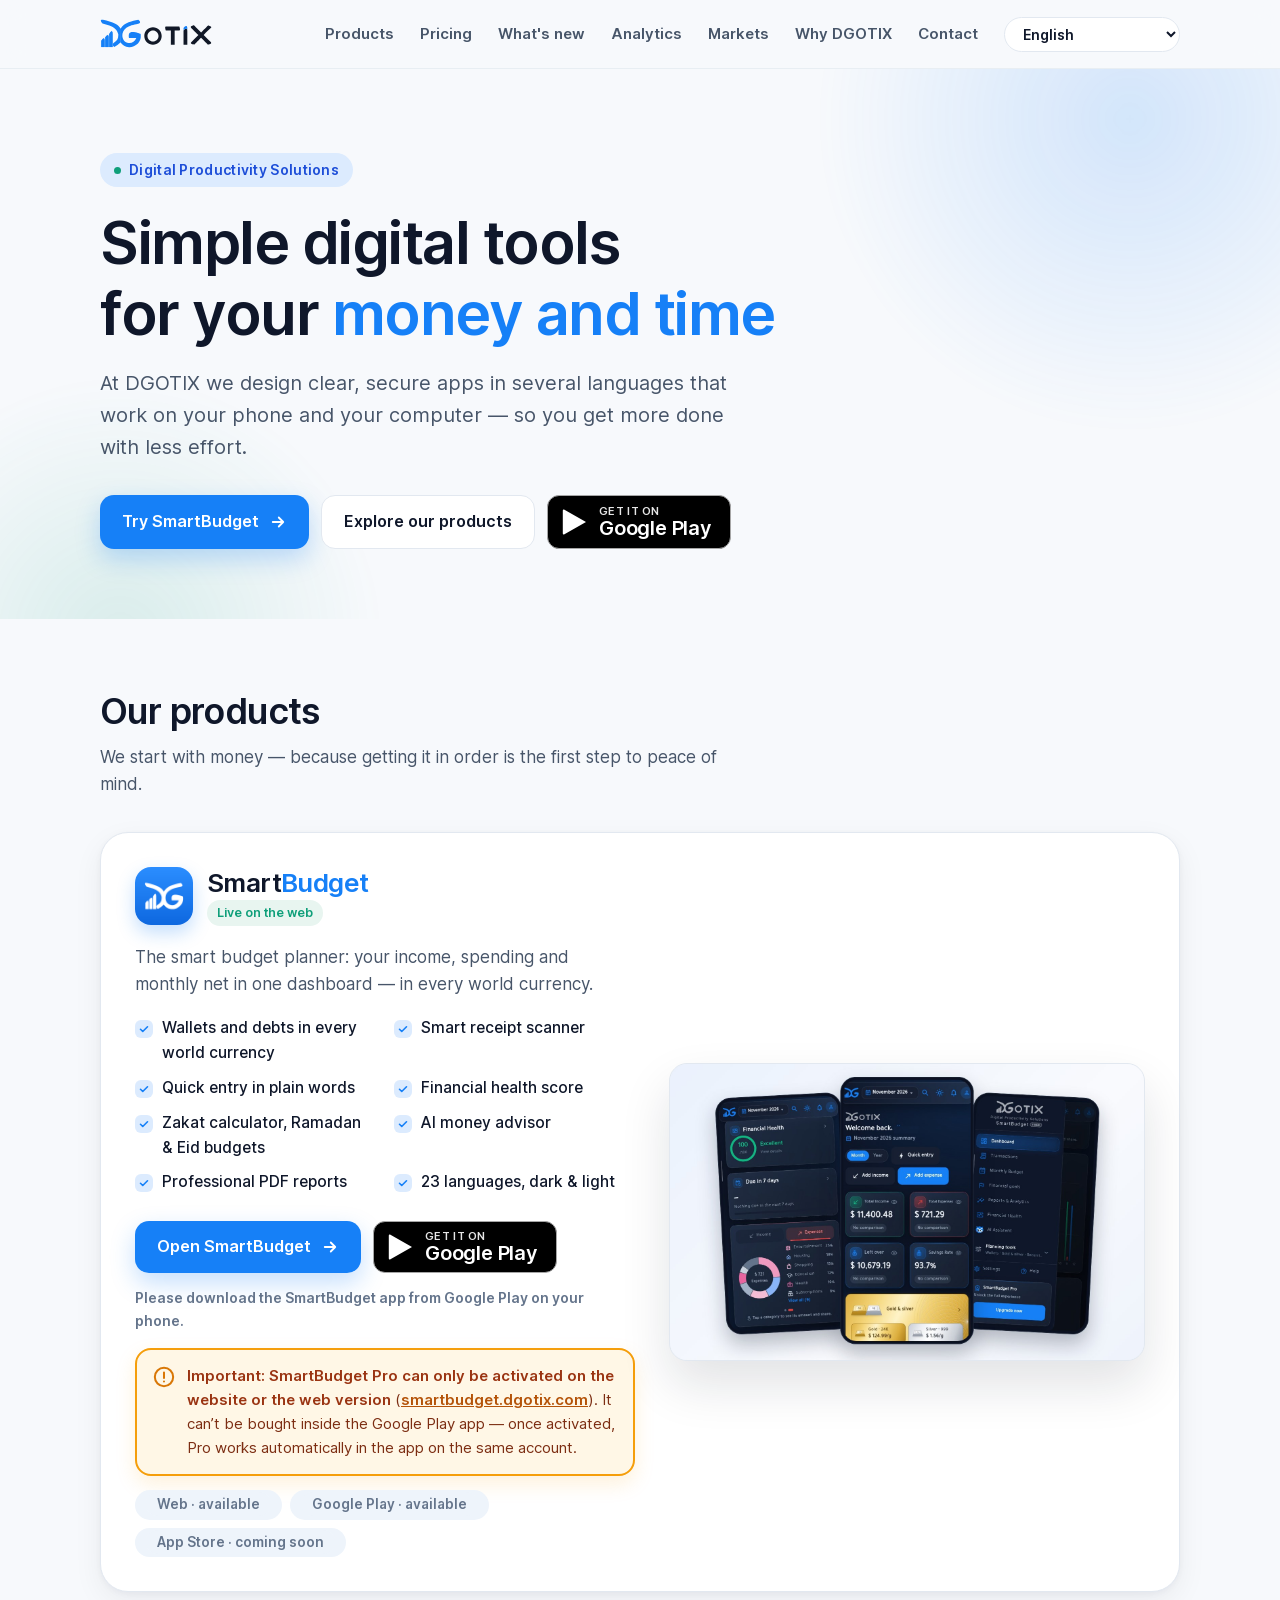
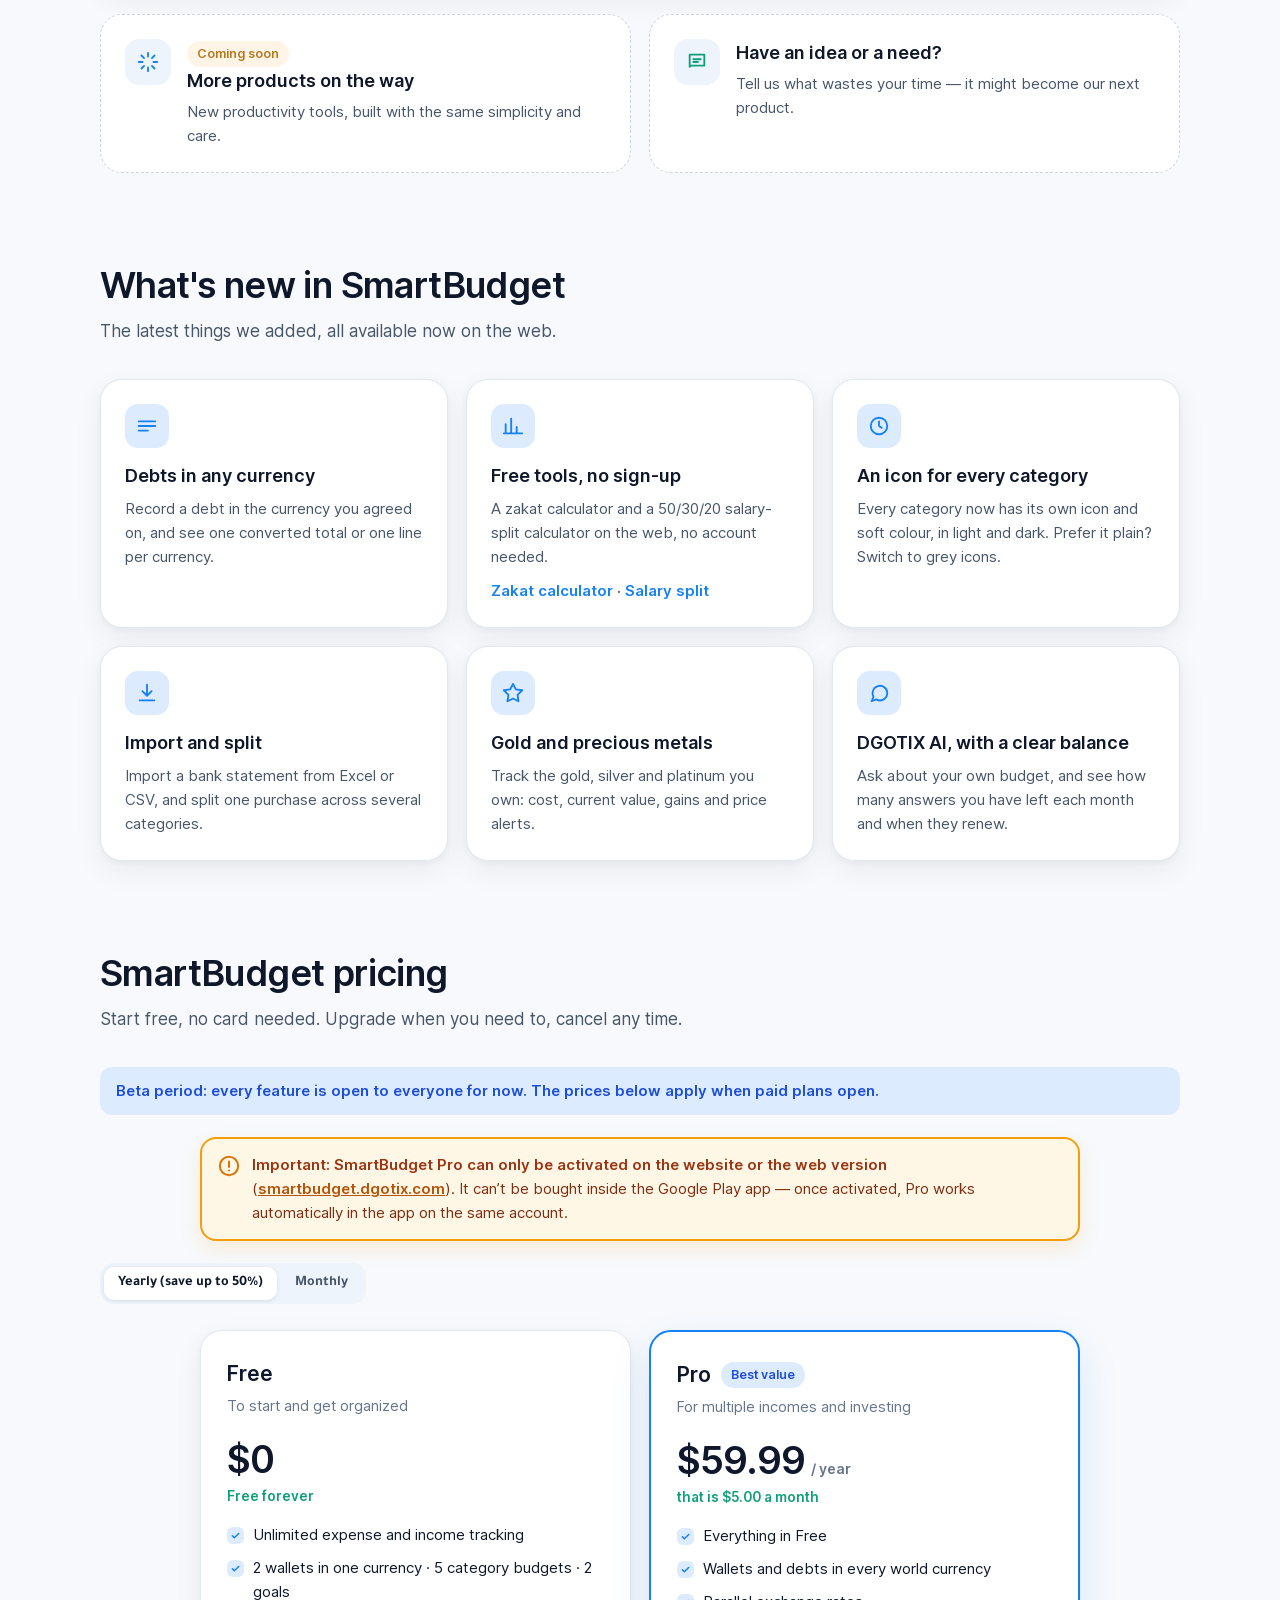
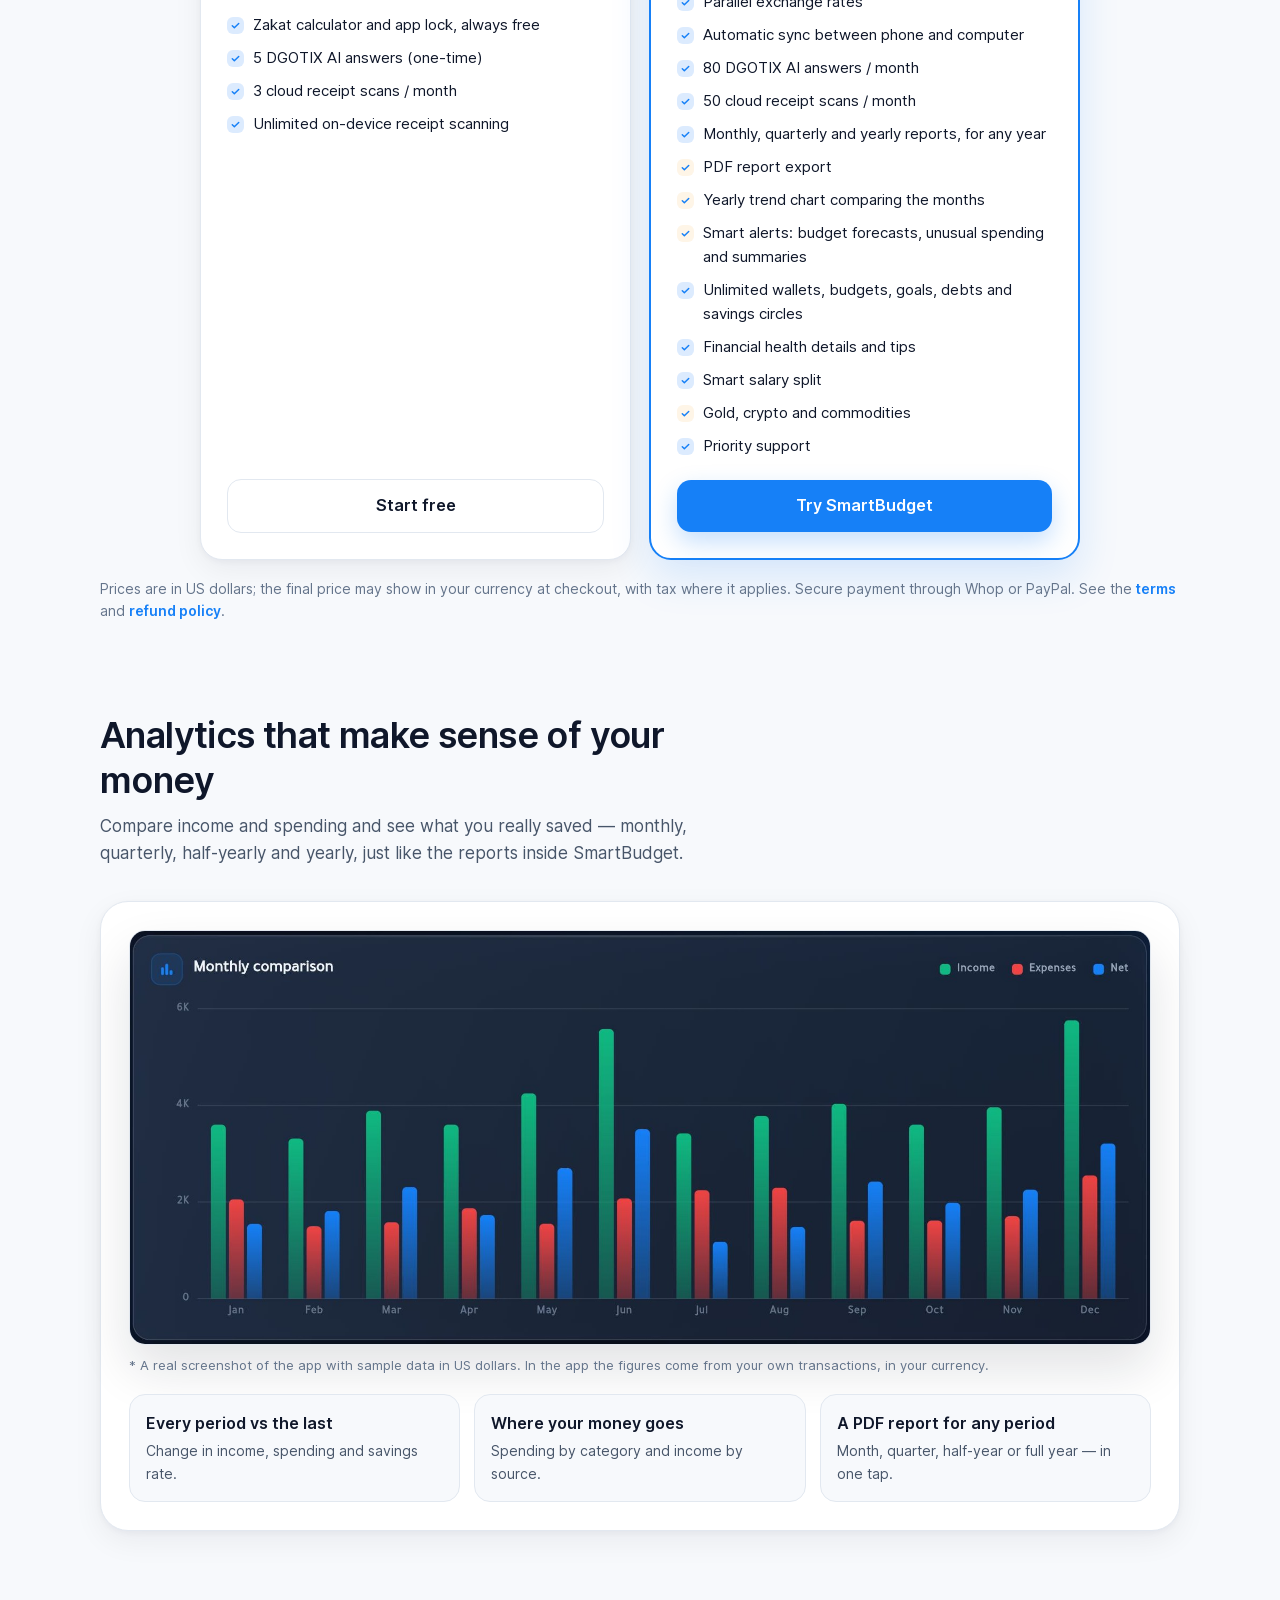
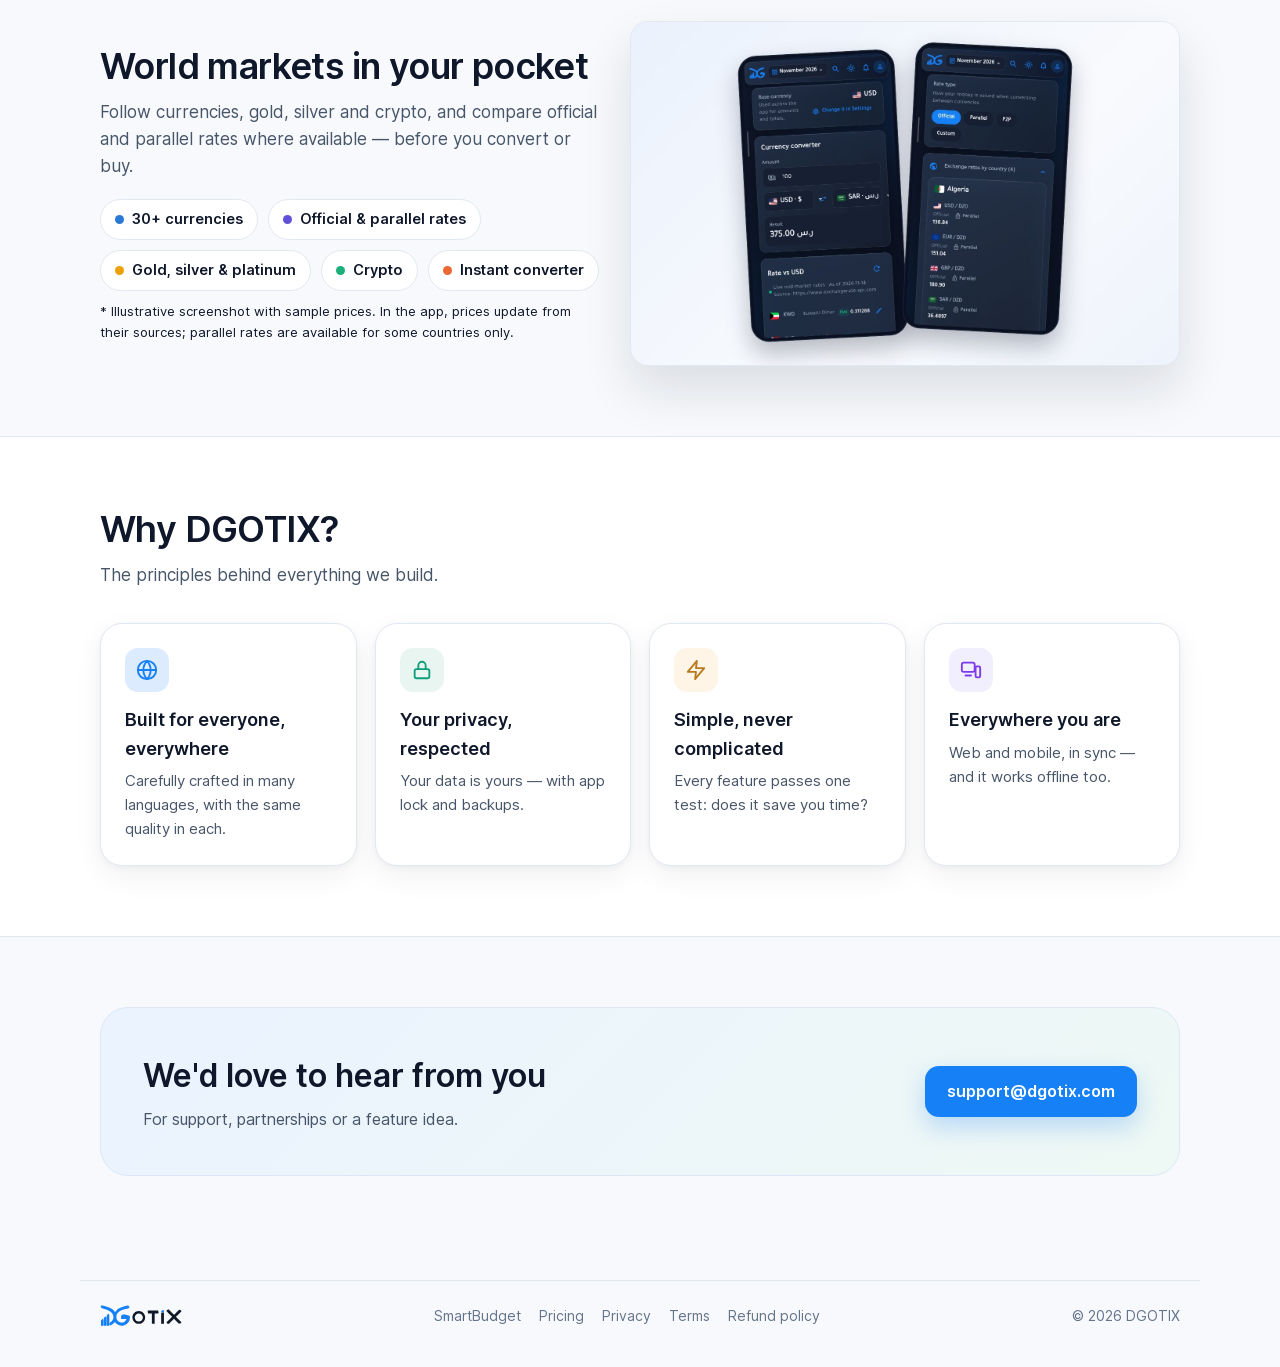
==== commit 40173d26: "Add prominent notice: Pro is activated only on the website / web version Co-Authored-By: Claude Opus" ====
--- a/index.html
+++ b/index.html
@@ -75,6 +75,11 @@
   .gplay small{display:block;font-size:11px;font-weight:600;letter-spacing:.3px;opacity:.9}
   .gplay b{display:block;font-family:Inter,Tajawal,sans-serif;font-size:20px;font-weight:600;letter-spacing:-.2px}
   [dir=rtl] .gplay{padding:8px 14px 8px 18px}
+  .pro-web{display:flex;gap:12px;align-items:flex-start;background:#FFF7E6;border:2px solid #F59E0B;border-radius:16px;padding:14px 16px;margin-top:16px;color:#7C2D12;font-size:15px;line-height:1.6;box-shadow:0 8px 20px rgba(245,158,11,.15)}
+  .pro-web svg{flex:none;margin-top:2px}
+  .pro-web b{color:#9A3412}
+  .pro-web a{color:#B45309;font-weight:800;text-decoration:underline;direction:ltr;unicode-bidi:isolate}
+  #pricing .pro-web{max-width:880px;margin:0 auto 22px}
   .gplay-note{font-size:14px;color:var(--muted);font-weight:600;margin-top:14px}
   .btn-ghost{background:var(--surface);border:1px solid var(--line);color:var(--ink)}
   .arrow{display:inline-block} [dir=rtl] .arrow{transform:scaleX(-1)}
@@ -303,6 +308,7 @@
             <a class="gplay" href="https://play.google.com/store/apps/details?id=com.dgotix.smartbudget" target="_blank" rel="noopener" aria-label="Google Play — SmartBudget"><svg width="26" height="28" viewBox="0 0 26 28" aria-hidden="true"><path d="M2 1.6 24 14 2 26.4c-.6.3-1.2-.1-1.2-.8V2.4c0-.7.6-1.1 1.2-.8z" fill="#fff"/></svg><span><small><span data-ar>احصل عليه من</span><span data-en>GET IT ON</span><span data-fr>DISPONIBLE SUR</span><span data-id>TEMUKAN DI</span><span data-es>DISPONIBLE EN</span><span data-tr>HEMEN İNDİRİN</span><span data-ms>DAPATKANNYA DI</span><span data-ur>حاصل کریں</span></small><b>Google Play</b></span></a>
           </div>
           <p class="gplay-note"><span data-ar>يُرجى تحميل تطبيق SmartBudget من Google Play على هاتفك.</span><span data-en>Please download the SmartBudget app from Google Play on your phone.</span><span data-fr>Téléchargez l'application SmartBudget sur Google Play depuis votre téléphone.</span><span data-id>Silakan unduh aplikasi SmartBudget dari Google Play di ponsel Anda.</span><span data-es>Descarga la app SmartBudget desde Google Play en tu móvil.</span><span data-tr>SmartBudget uygulamasını telefonuna Google Play'den indir.</span><span data-ms>Sila muat turun aplikasi SmartBudget dari Google Play pada telefon anda.</span><span data-ur>براہِ کرم SmartBudget ایپ اپنے فون پر Google Play سے ڈاؤن لوڈ کریں۔</span></p>
+          <div class="pro-web" role="note"><svg width="22" height="22" viewBox="0 0 24 24" fill="none" stroke="#D97706" stroke-width="2.2" stroke-linecap="round" stroke-linejoin="round" aria-hidden="true"><circle cx="12" cy="12" r="10"/><path d="M12 7v6M12 17h.01"/></svg><p><span data-ar><b>مهم: تفعيل اشتراك Pro يتم من الموقع أو نسخة الويب فقط</b> (<a href="https://smartbudget.dgotix.com/">smartbudget.dgotix.com</a>). لا يمكن الشراء من داخل تطبيق Google Play، وبعد التفعيل يعمل Pro تلقائياً في التطبيق على نفس حسابك.</span><span data-en><b>Important: SmartBudget Pro can only be activated on the website or the web version</b> (<a href="https://smartbudget.dgotix.com/">smartbudget.dgotix.com</a>). It can’t be bought inside the Google Play app — once activated, Pro works automatically in the app on the same account.</span><span data-fr><b>Important : SmartBudget Pro s’active uniquement sur le site ou la version web</b> (<a href="https://smartbudget.dgotix.com/">smartbudget.dgotix.com</a>). Il ne peut pas être acheté dans l’application Google Play ; une fois activé, Pro fonctionne automatiquement dans l’application avec le même compte.</span><span data-id><b>Penting: SmartBudget Pro hanya bisa diaktifkan di situs web atau versi web</b> (<a href="https://smartbudget.dgotix.com/">smartbudget.dgotix.com</a>). Pro tidak bisa dibeli di dalam aplikasi Google Play — setelah aktif, Pro langsung berfungsi di aplikasi dengan akun yang sama.</span><span data-es><b>Importante: SmartBudget Pro solo se activa en el sitio web o en la versión web</b> (<a href="https://smartbudget.dgotix.com/">smartbudget.dgotix.com</a>). No se puede comprar dentro de la app de Google Play; una vez activado, Pro funciona automáticamente en la app con la misma cuenta.</span><span data-tr><b>Önemli: SmartBudget Pro yalnızca web sitesinden veya web sürümünden etkinleştirilir</b> (<a href="https://smartbudget.dgotix.com/">smartbudget.dgotix.com</a>). Google Play uygulamasının içinden satın alınamaz; etkinleştirdikten sonra Pro aynı hesapla uygulamada otomatik çalışır.</span><span data-ms><b>Penting: SmartBudget Pro hanya boleh diaktifkan di laman web atau versi web</b> (<a href="https://smartbudget.dgotix.com/">smartbudget.dgotix.com</a>). Ia tidak boleh dibeli dalam aplikasi Google Play — selepas diaktifkan, Pro berfungsi secara automatik dalam aplikasi dengan akaun yang sama.</span><span data-ur><b>اہم: SmartBudget Pro صرف ویب سائٹ یا ویب ورژن سے فعال ہوتا ہے</b> (<a href="https://smartbudget.dgotix.com/">smartbudget.dgotix.com</a>)۔ اسے Google Play ایپ کے اندر سے نہیں خریدا جا سکتا؛ فعال ہونے کے بعد Pro اسی اکاؤنٹ پر ایپ میں خودکار طور پر کام کرتا ہے۔</span></p></div>
           <div class="platforms">
             <span><span data-ar>الويب · متاح</span><span data-en>Web · available</span><span data-fr>Web · disponible</span><span data-id>Web · tersedia</span><span data-es>Web · disponible</span><span data-tr>Web · kullanılabilir</span><span data-ms>Web · tersedia</span><span data-ur>ویب · دستیاب</span></span>
             <span><span data-ar>Google Play · متاح</span><span data-en>Google Play · available</span><span data-fr>Google Play · disponible</span><span data-id>Google Play · tersedia</span><span data-es>Google Play · disponible</span><span data-tr>Google Play · kullanılabilir</span><span data-ms>Google Play · tersedia</span><span data-ur>Google Play · دستیاب</span></span>
@@ -358,6 +364,7 @@
         <p><span data-ar>ابدأ مجاناً بلا بطاقة. رقِّ متى احتجت، وألغِ في أي وقت.</span><span data-en>Start free, no card needed. Upgrade when you need to, cancel any time.</span><span data-fr>Commencez gratuitement, sans carte bancaire. Passez à une formule supérieure quand vous en avez besoin, résiliez à tout moment.</span><span data-id>Mulai gratis, tanpa kartu. Tingkatkan saat perlu, batalkan kapan saja.</span><span data-es>Empieza gratis, sin tarjeta. Mejora cuando lo necesites y cancela cuando quieras.</span><span data-tr>Ücretsiz başla, kart gerekmez. İhtiyaç duyduğunda yükselt, istediğin zaman iptal et.</span><span data-ms>Mula percuma, tanpa kad. Naik taraf bila perlu, batal bila-bila masa.</span><span data-ur>مفت شروع کریں، کارڈ کی ضرورت نہیں۔ ضرورت ہو تو اپ گریڈ کریں، کسی بھی وقت منسوخ کریں۔</span></p>
       </div>
       <p class="beta" role="note"><span data-ar>الفترة التجريبية: كل المزايا مفتوحة للجميع الآن. تُطبَّق الأسعار أدناه عند افتتاح الباقات المدفوعة.</span><span data-en>Beta period: every feature is open to everyone for now. The prices below apply when paid plans open.</span><span data-fr>Période bêta : toutes les fonctionnalités sont ouvertes à tous pour le moment. Les tarifs ci-dessous s'appliqueront à l'ouverture des formules payantes.</span><span data-id>Masa beta: semua fitur terbuka untuk semua orang saat ini. Harga di bawah berlaku saat paket berbayar dibuka.</span><span data-es>Periodo beta: por ahora todas las funciones están abiertas para todos. Los precios de abajo se aplicarán cuando se abran los planes de pago.</span><span data-tr>Beta dönemi: şimdilik tüm özellikler herkese açık. Aşağıdaki fiyatlar, ücretli planlar açıldığında geçerli olur.</span><span data-ms>Tempoh beta: semua ciri terbuka kepada semua buat masa ini. Harga di bawah terpakai apabila pelan berbayar dibuka.</span><span data-ur>بیٹا مدت: فی الحال تمام فیچرز سب کے لیے کھلے ہیں۔ نیچے دی گئی قیمتیں ادا شدہ پلانز کھلنے پر لاگو ہوں گی۔</span></p>
+      <div class="pro-web" role="note"><svg width="22" height="22" viewBox="0 0 24 24" fill="none" stroke="#D97706" stroke-width="2.2" stroke-linecap="round" stroke-linejoin="round" aria-hidden="true"><circle cx="12" cy="12" r="10"/><path d="M12 7v6M12 17h.01"/></svg><p><span data-ar><b>مهم: تفعيل اشتراك Pro يتم من الموقع أو نسخة الويب فقط</b> (<a href="https://smartbudget.dgotix.com/">smartbudget.dgotix.com</a>). لا يمكن الشراء من داخل تطبيق Google Play، وبعد التفعيل يعمل Pro تلقائياً في التطبيق على نفس حسابك.</span><span data-en><b>Important: SmartBudget Pro can only be activated on the website or the web version</b> (<a href="https://smartbudget.dgotix.com/">smartbudget.dgotix.com</a>). It can’t be bought inside the Google Play app — once activated, Pro works automatically in the app on the same account.</span><span data-fr><b>Important : SmartBudget Pro s’active uniquement sur le site ou la version web</b> (<a href="https://smartbudget.dgotix.com/">smartbudget.dgotix.com</a>). Il ne peut pas être acheté dans l’application Google Play ; une fois activé, Pro fonctionne automatiquement dans l’application avec le même compte.</span><span data-id><b>Penting: SmartBudget Pro hanya bisa diaktifkan di situs web atau versi web</b> (<a href="https://smartbudget.dgotix.com/">smartbudget.dgotix.com</a>). Pro tidak bisa dibeli di dalam aplikasi Google Play — setelah aktif, Pro langsung berfungsi di aplikasi dengan akun yang sama.</span><span data-es><b>Importante: SmartBudget Pro solo se activa en el sitio web o en la versión web</b> (<a href="https://smartbudget.dgotix.com/">smartbudget.dgotix.com</a>). No se puede comprar dentro de la app de Google Play; una vez activado, Pro funciona automáticamente en la app con la misma cuenta.</span><span data-tr><b>Önemli: SmartBudget Pro yalnızca web sitesinden veya web sürümünden etkinleştirilir</b> (<a href="https://smartbudget.dgotix.com/">smartbudget.dgotix.com</a>). Google Play uygulamasının içinden satın alınamaz; etkinleştirdikten sonra Pro aynı hesapla uygulamada otomatik çalışır.</span><span data-ms><b>Penting: SmartBudget Pro hanya boleh diaktifkan di laman web atau versi web</b> (<a href="https://smartbudget.dgotix.com/">smartbudget.dgotix.com</a>). Ia tidak boleh dibeli dalam aplikasi Google Play — selepas diaktifkan, Pro berfungsi secara automatik dalam aplikasi dengan akaun yang sama.</span><span data-ur><b>اہم: SmartBudget Pro صرف ویب سائٹ یا ویب ورژن سے فعال ہوتا ہے</b> (<a href="https://smartbudget.dgotix.com/">smartbudget.dgotix.com</a>)۔ اسے Google Play ایپ کے اندر سے نہیں خریدا جا سکتا؛ فعال ہونے کے بعد Pro اسی اکاؤنٹ پر ایپ میں خودکار طور پر کام کرتا ہے۔</span></p></div>
       <div class="bill">
         <div class="seg" role="group" aria-label="Billing period">
           <button type="button" data-period="yearly" aria-pressed="true"><span data-ar>سنوي (وفّر حتى 50%)</span><span data-en>Yearly (save up to 50%)</span><span data-fr>Annuel (jusqu'à 50 % d'économie)</span><span data-id>Tahunan (hemat hingga 50%)</span><span data-es>Anual (ahorra hasta un 50 %)</span><span data-tr>Yıllık (%50'e kadar tasarruf)</span><span data-ms>Tahunan (jimat sehingga 50%)</span><span data-ur>سالانہ (50% تک بچت)</span></button>
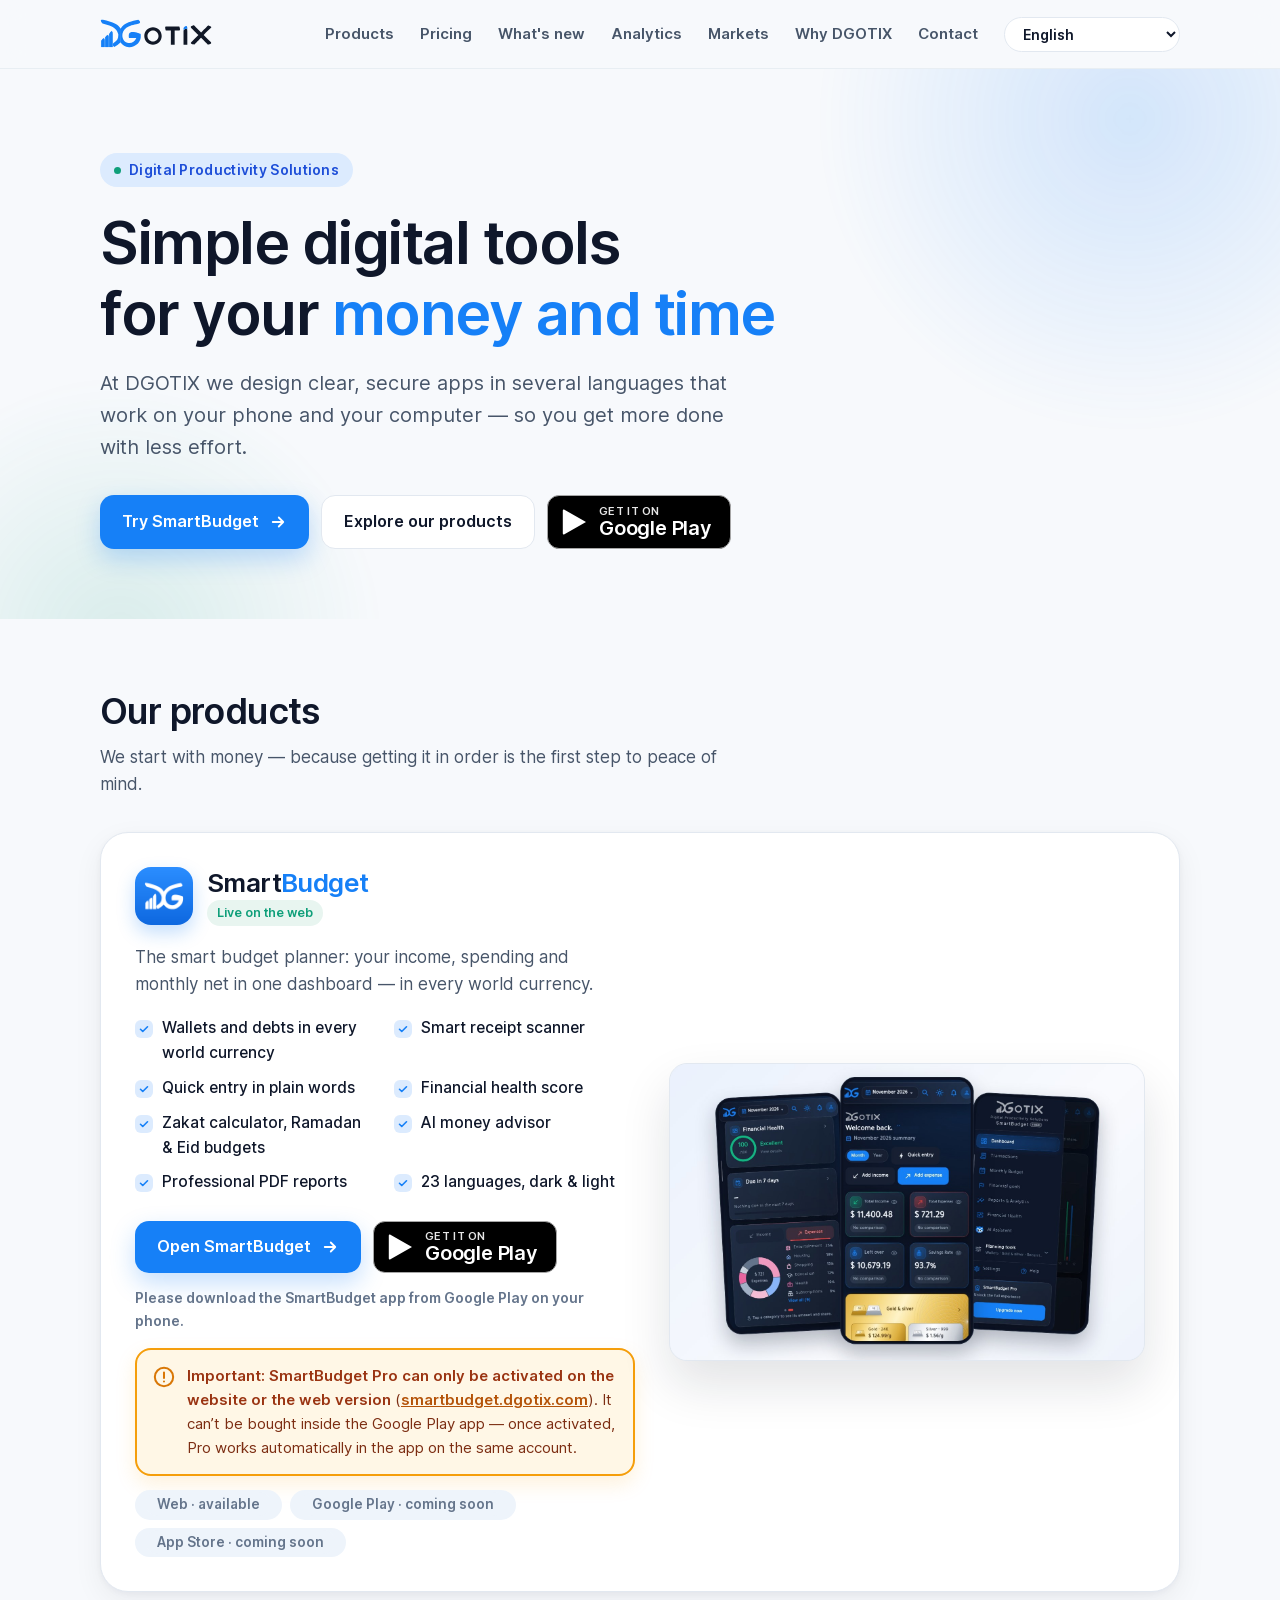
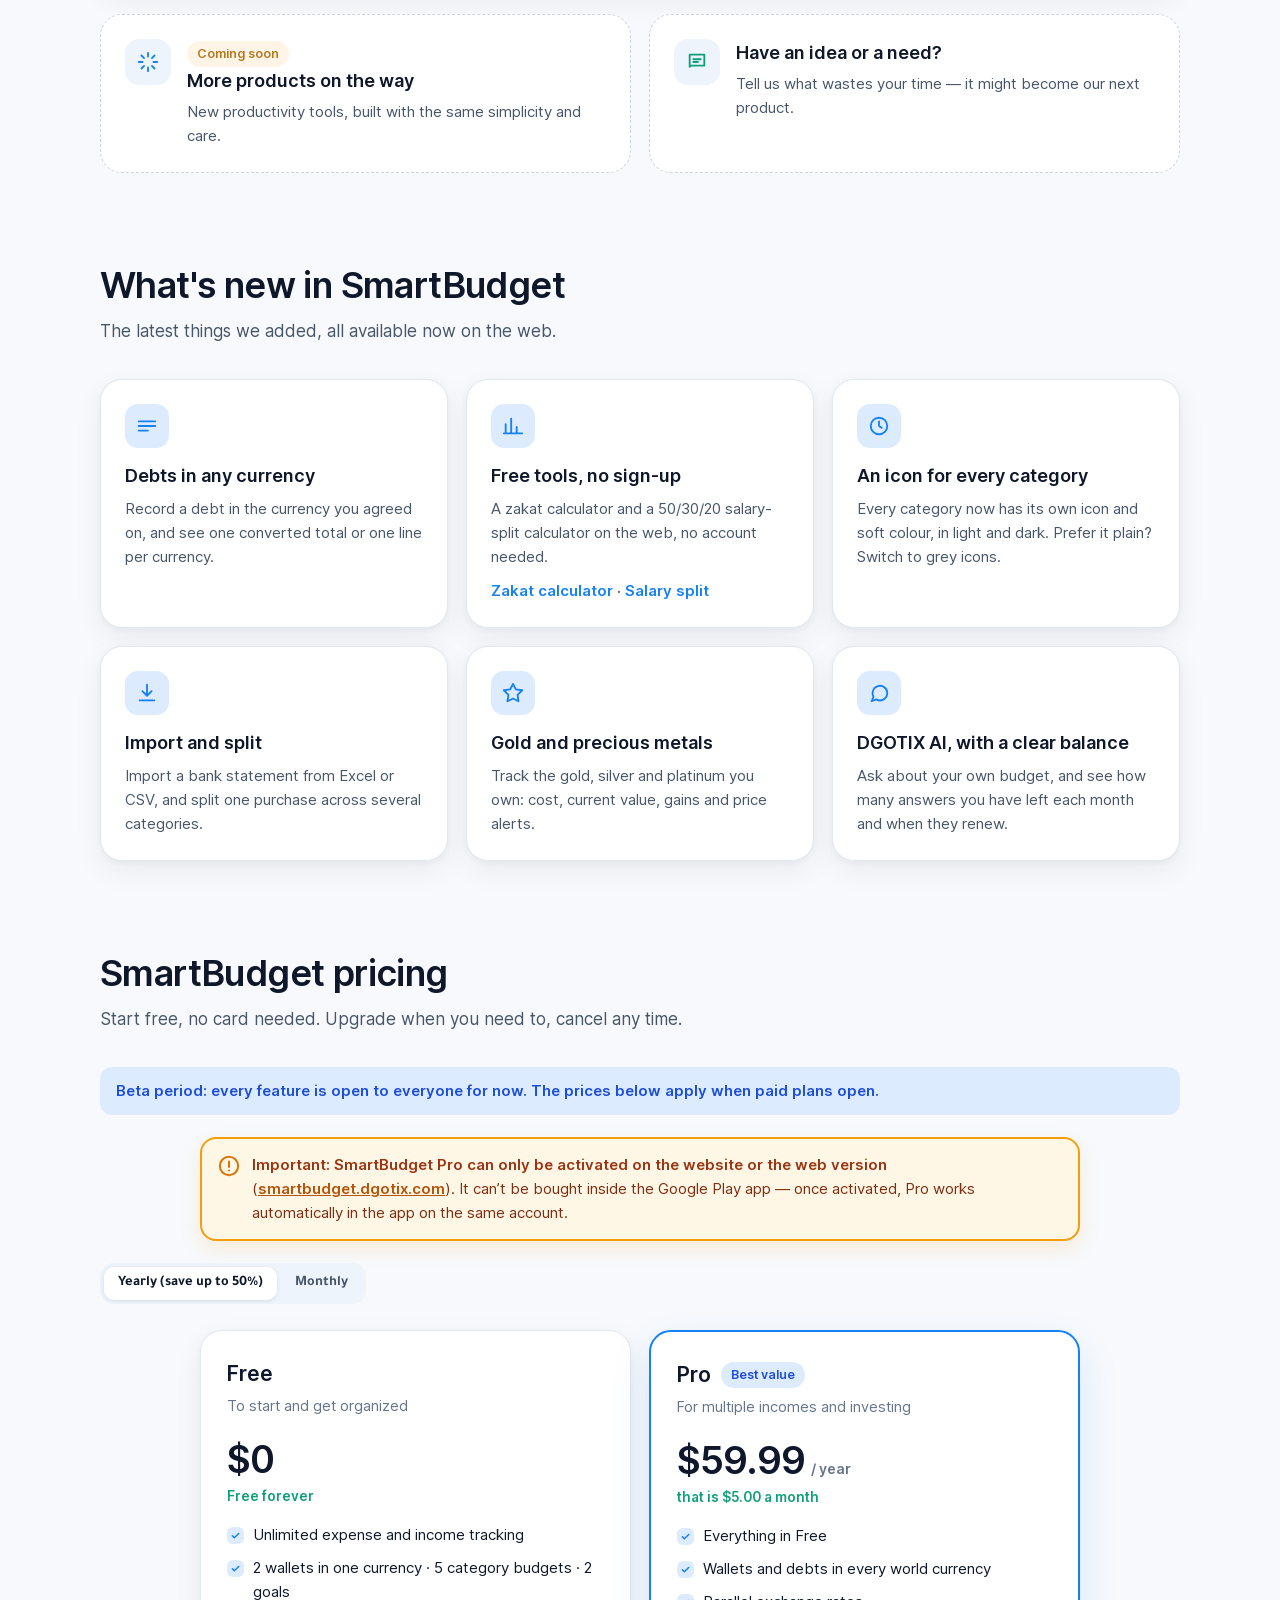
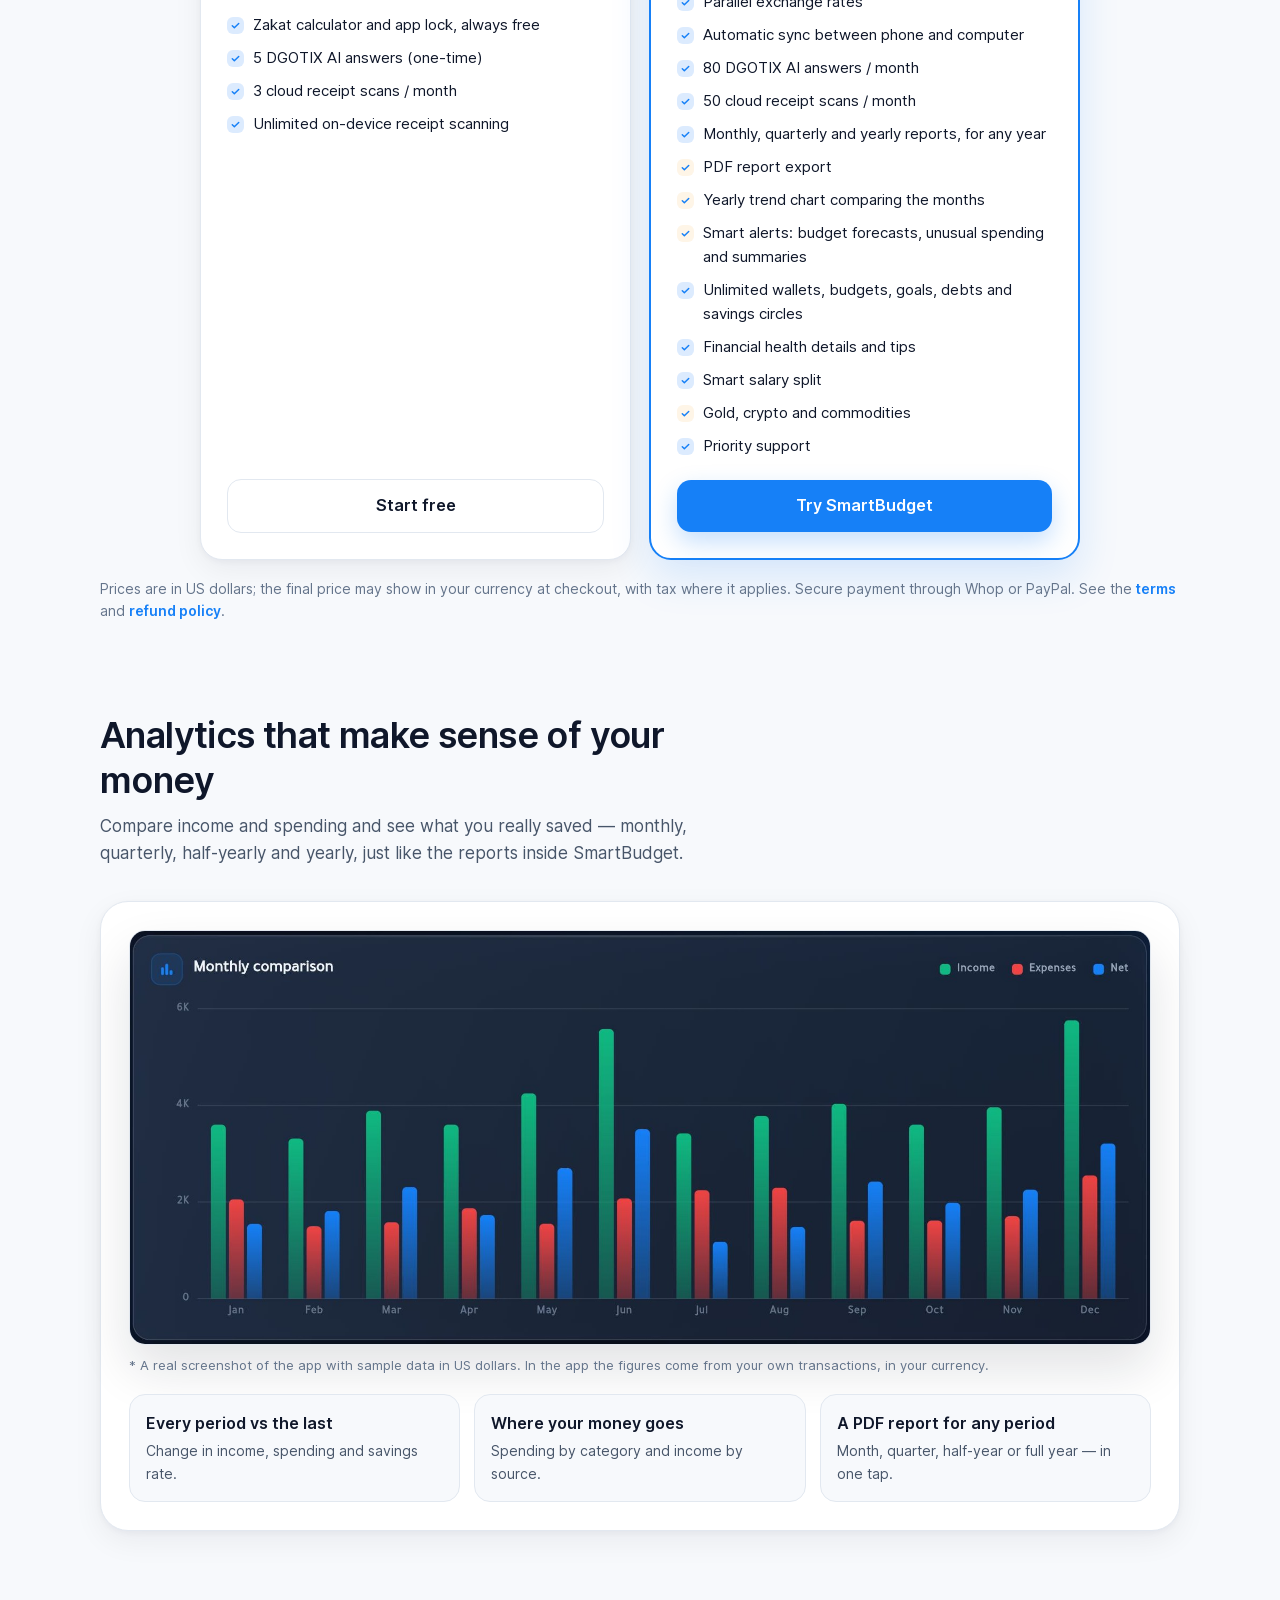
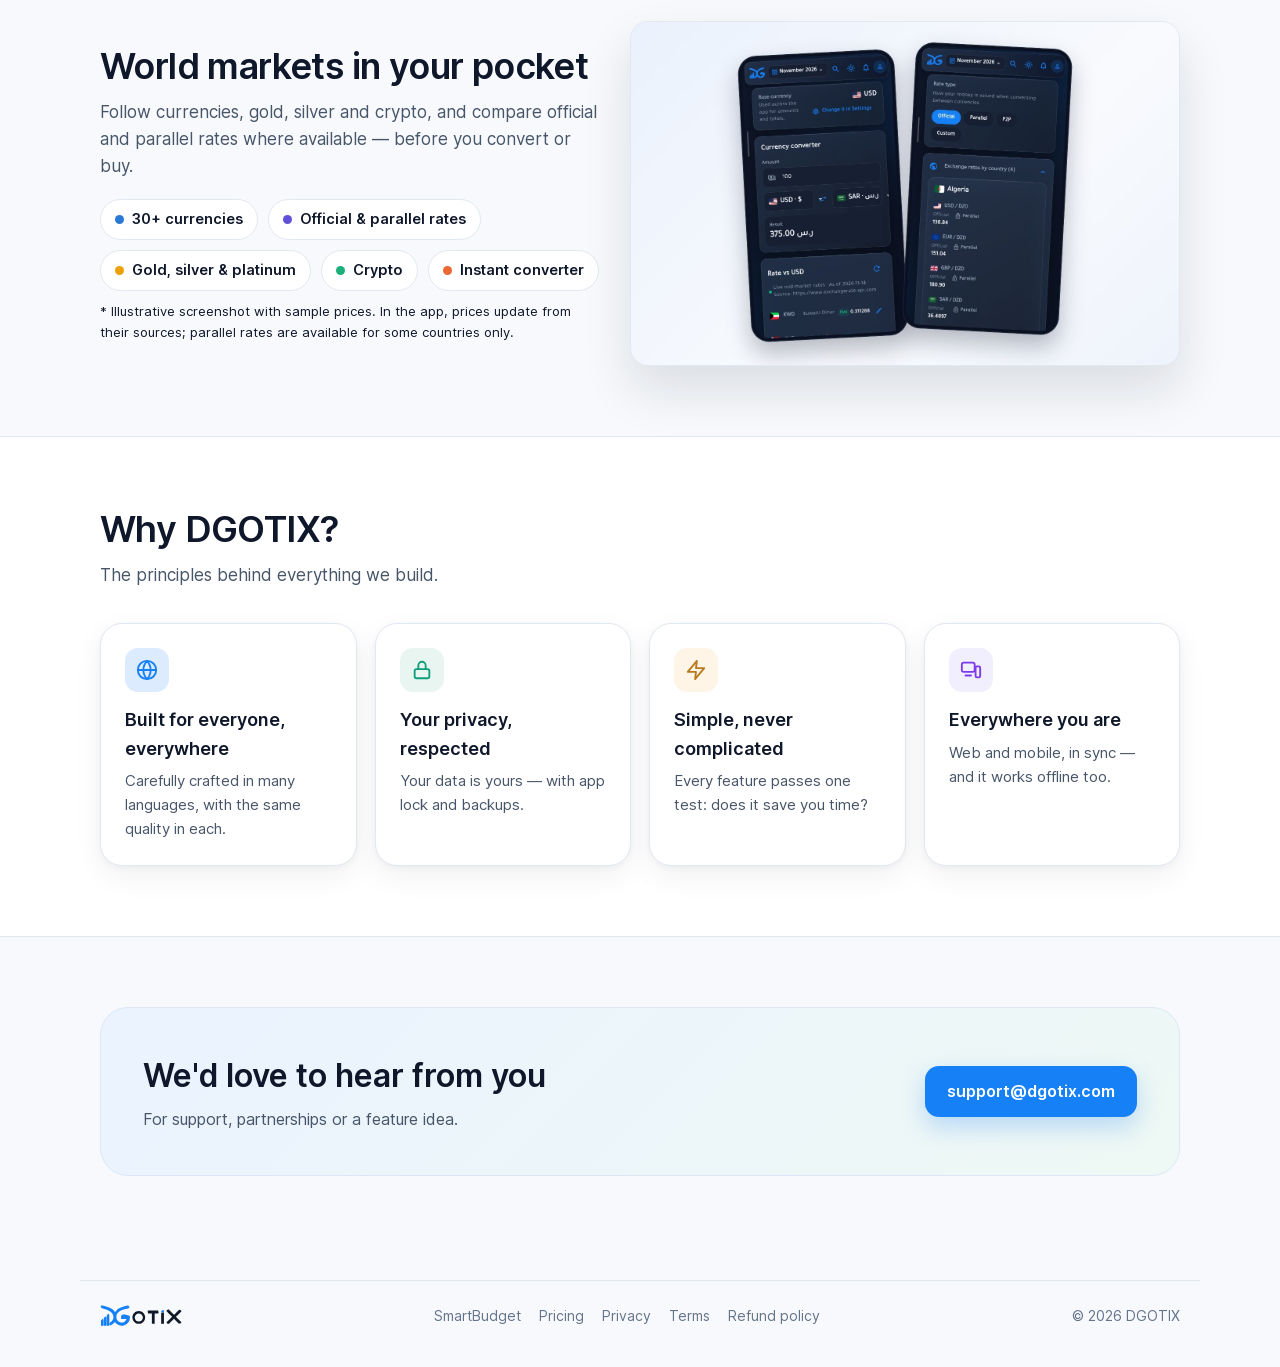
==== commit e4ca940f: "Show Google Play as coming soon until the public release Co-Authored-By: Claude Opus 5.5 <noreply@an" ====
--- a/index.html
+++ b/index.html
@@ -311,7 +311,7 @@
           <div class="pro-web" role="note"><svg width="22" height="22" viewBox="0 0 24 24" fill="none" stroke="#D97706" stroke-width="2.2" stroke-linecap="round" stroke-linejoin="round" aria-hidden="true"><circle cx="12" cy="12" r="10"/><path d="M12 7v6M12 17h.01"/></svg><p><span data-ar><b>مهم: تفعيل اشتراك Pro يتم من الموقع أو نسخة الويب فقط</b> (<a href="https://smartbudget.dgotix.com/">smartbudget.dgotix.com</a>). لا يمكن الشراء من داخل تطبيق Google Play، وبعد التفعيل يعمل Pro تلقائياً في التطبيق على نفس حسابك.</span><span data-en><b>Important: SmartBudget Pro can only be activated on the website or the web version</b> (<a href="https://smartbudget.dgotix.com/">smartbudget.dgotix.com</a>). It can’t be bought inside the Google Play app — once activated, Pro works automatically in the app on the same account.</span><span data-fr><b>Important : SmartBudget Pro s’active uniquement sur le site ou la version web</b> (<a href="https://smartbudget.dgotix.com/">smartbudget.dgotix.com</a>). Il ne peut pas être acheté dans l’application Google Play ; une fois activé, Pro fonctionne automatiquement dans l’application avec le même compte.</span><span data-id><b>Penting: SmartBudget Pro hanya bisa diaktifkan di situs web atau versi web</b> (<a href="https://smartbudget.dgotix.com/">smartbudget.dgotix.com</a>). Pro tidak bisa dibeli di dalam aplikasi Google Play — setelah aktif, Pro langsung berfungsi di aplikasi dengan akun yang sama.</span><span data-es><b>Importante: SmartBudget Pro solo se activa en el sitio web o en la versión web</b> (<a href="https://smartbudget.dgotix.com/">smartbudget.dgotix.com</a>). No se puede comprar dentro de la app de Google Play; una vez activado, Pro funciona automáticamente en la app con la misma cuenta.</span><span data-tr><b>Önemli: SmartBudget Pro yalnızca web sitesinden veya web sürümünden etkinleştirilir</b> (<a href="https://smartbudget.dgotix.com/">smartbudget.dgotix.com</a>). Google Play uygulamasının içinden satın alınamaz; etkinleştirdikten sonra Pro aynı hesapla uygulamada otomatik çalışır.</span><span data-ms><b>Penting: SmartBudget Pro hanya boleh diaktifkan di laman web atau versi web</b> (<a href="https://smartbudget.dgotix.com/">smartbudget.dgotix.com</a>). Ia tidak boleh dibeli dalam aplikasi Google Play — selepas diaktifkan, Pro berfungsi secara automatik dalam aplikasi dengan akaun yang sama.</span><span data-ur><b>اہم: SmartBudget Pro صرف ویب سائٹ یا ویب ورژن سے فعال ہوتا ہے</b> (<a href="https://smartbudget.dgotix.com/">smartbudget.dgotix.com</a>)۔ اسے Google Play ایپ کے اندر سے نہیں خریدا جا سکتا؛ فعال ہونے کے بعد Pro اسی اکاؤنٹ پر ایپ میں خودکار طور پر کام کرتا ہے۔</span></p></div>
           <div class="platforms">
             <span><span data-ar>الويب · متاح</span><span data-en>Web · available</span><span data-fr>Web · disponible</span><span data-id>Web · tersedia</span><span data-es>Web · disponible</span><span data-tr>Web · kullanılabilir</span><span data-ms>Web · tersedia</span><span data-ur>ویب · دستیاب</span></span>
-            <span><span data-ar>Google Play · متاح</span><span data-en>Google Play · available</span><span data-fr>Google Play · disponible</span><span data-id>Google Play · tersedia</span><span data-es>Google Play · disponible</span><span data-tr>Google Play · kullanılabilir</span><span data-ms>Google Play · tersedia</span><span data-ur>Google Play · دستیاب</span></span>
+            <span><span data-ar>Google Play · قريباً</span><span data-en>Google Play · coming soon</span><span data-fr>Google Play · bientôt</span><span data-id>Google Play · segera</span><span data-es>Google Play · próximamente</span><span data-tr>Google Play · yakında</span><span data-ms>Google Play · akan datang</span><span data-ur>Google Play · جلد</span></span>
             <span><span data-ar>App Store · قريباً</span><span data-en>App Store · coming soon</span><span data-fr>App Store · bientôt</span><span data-id>App Store · segera</span><span data-es>App Store · próximamente</span><span data-tr>App Store · yakında</span><span data-ms>App Store · akan datang</span><span data-ur>App Store · جلد</span></span>
           </div>
         </div>
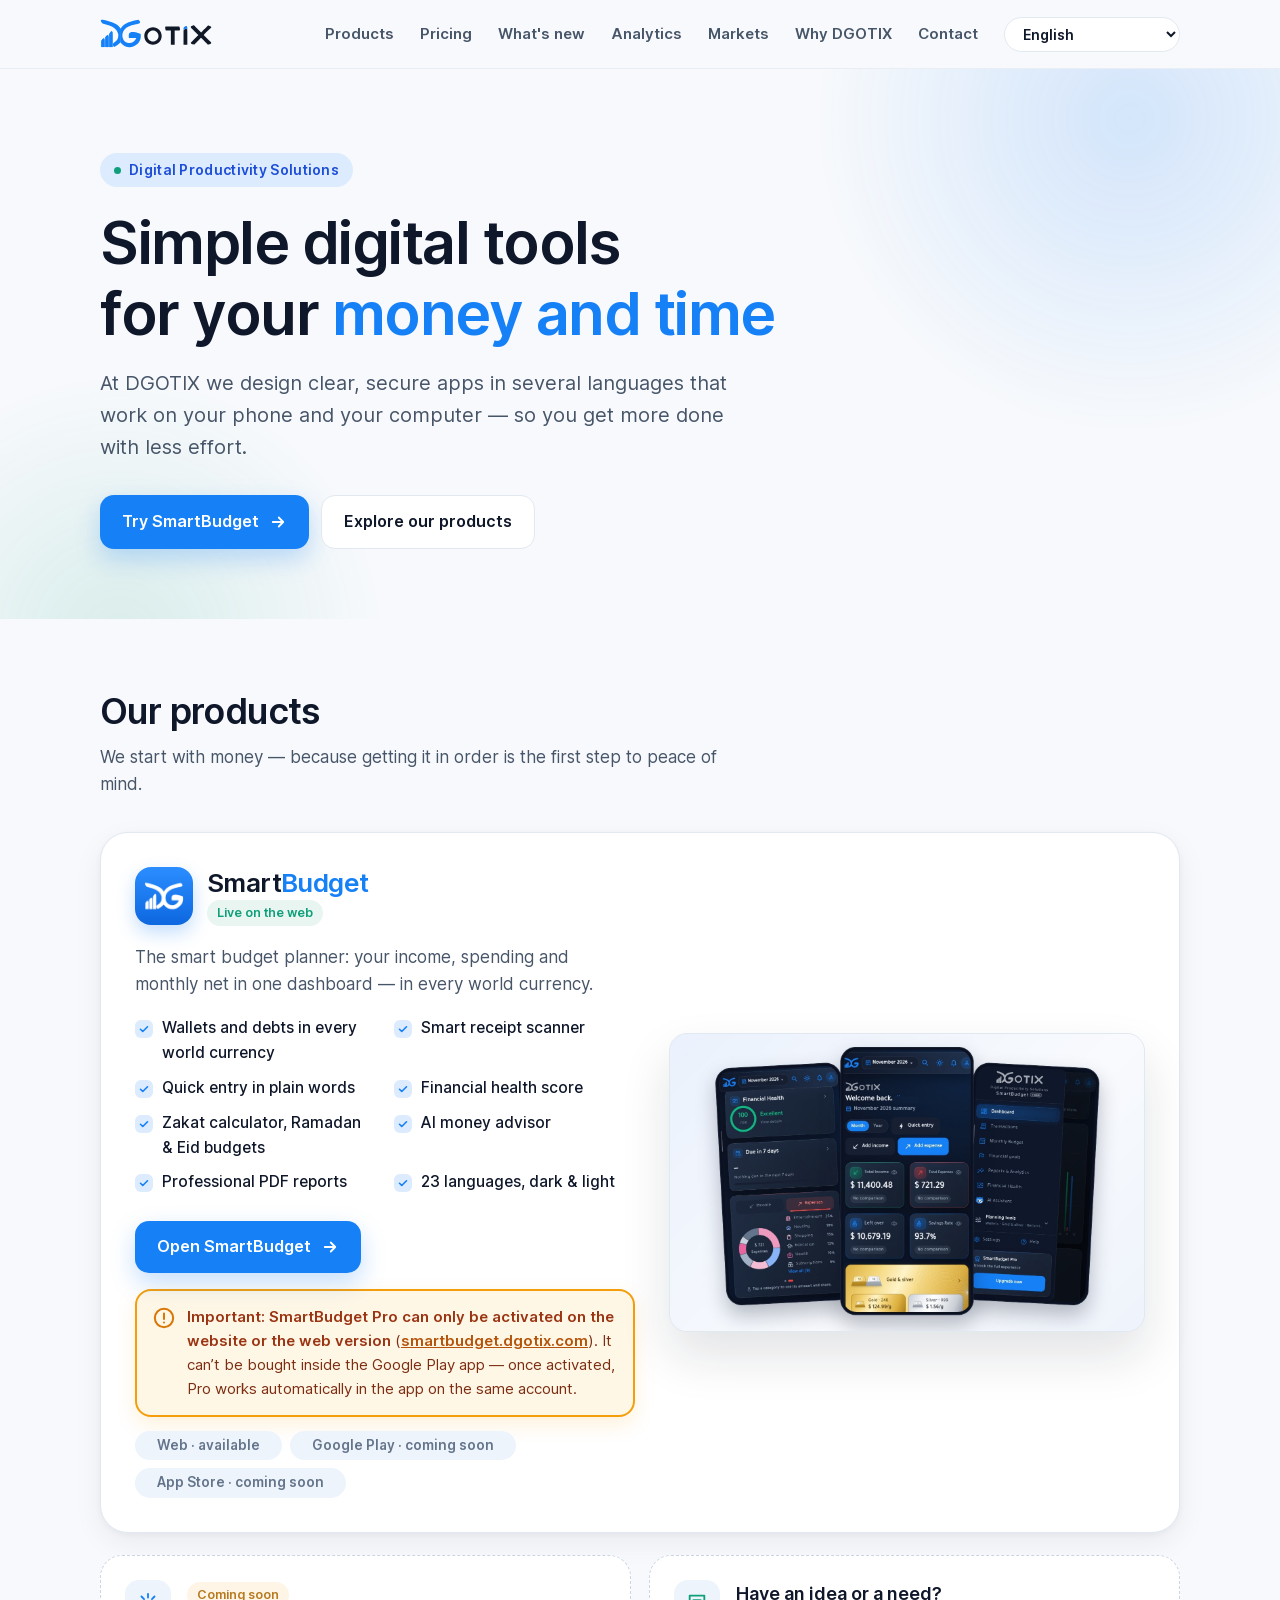
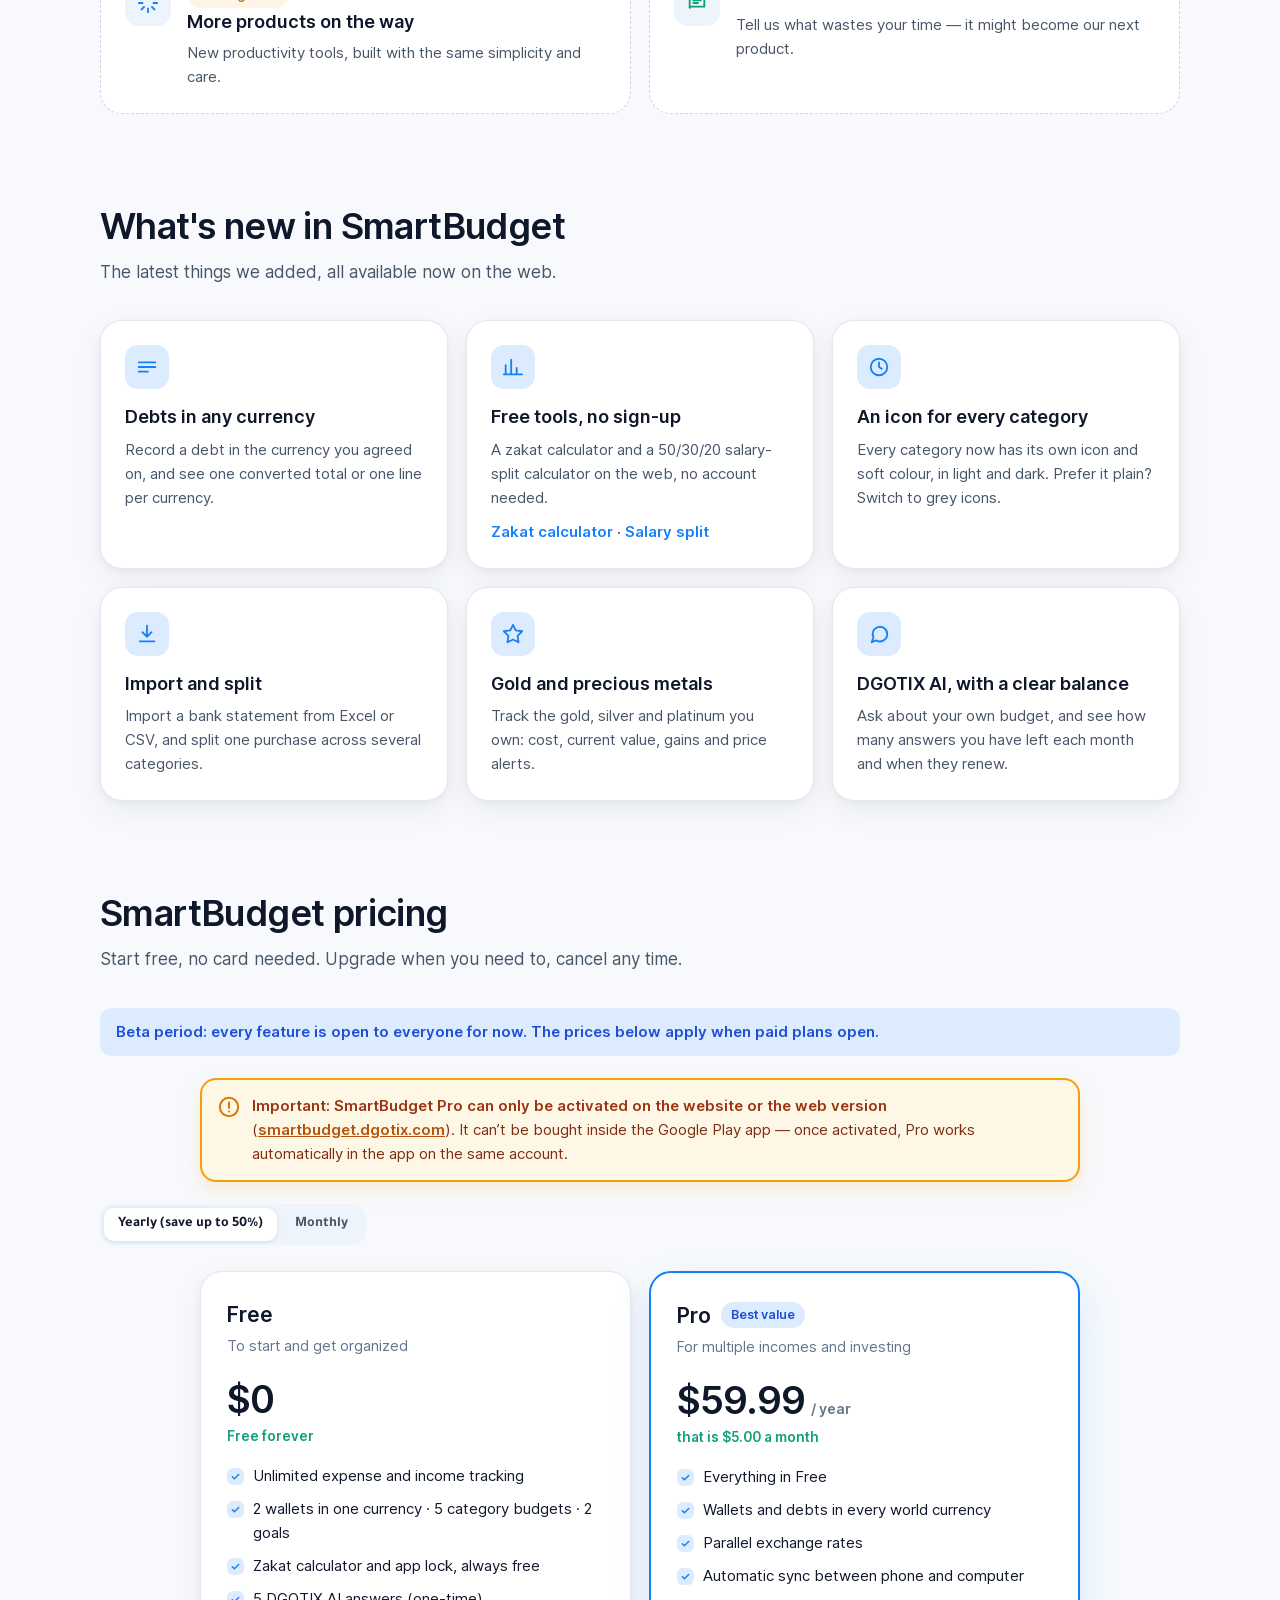
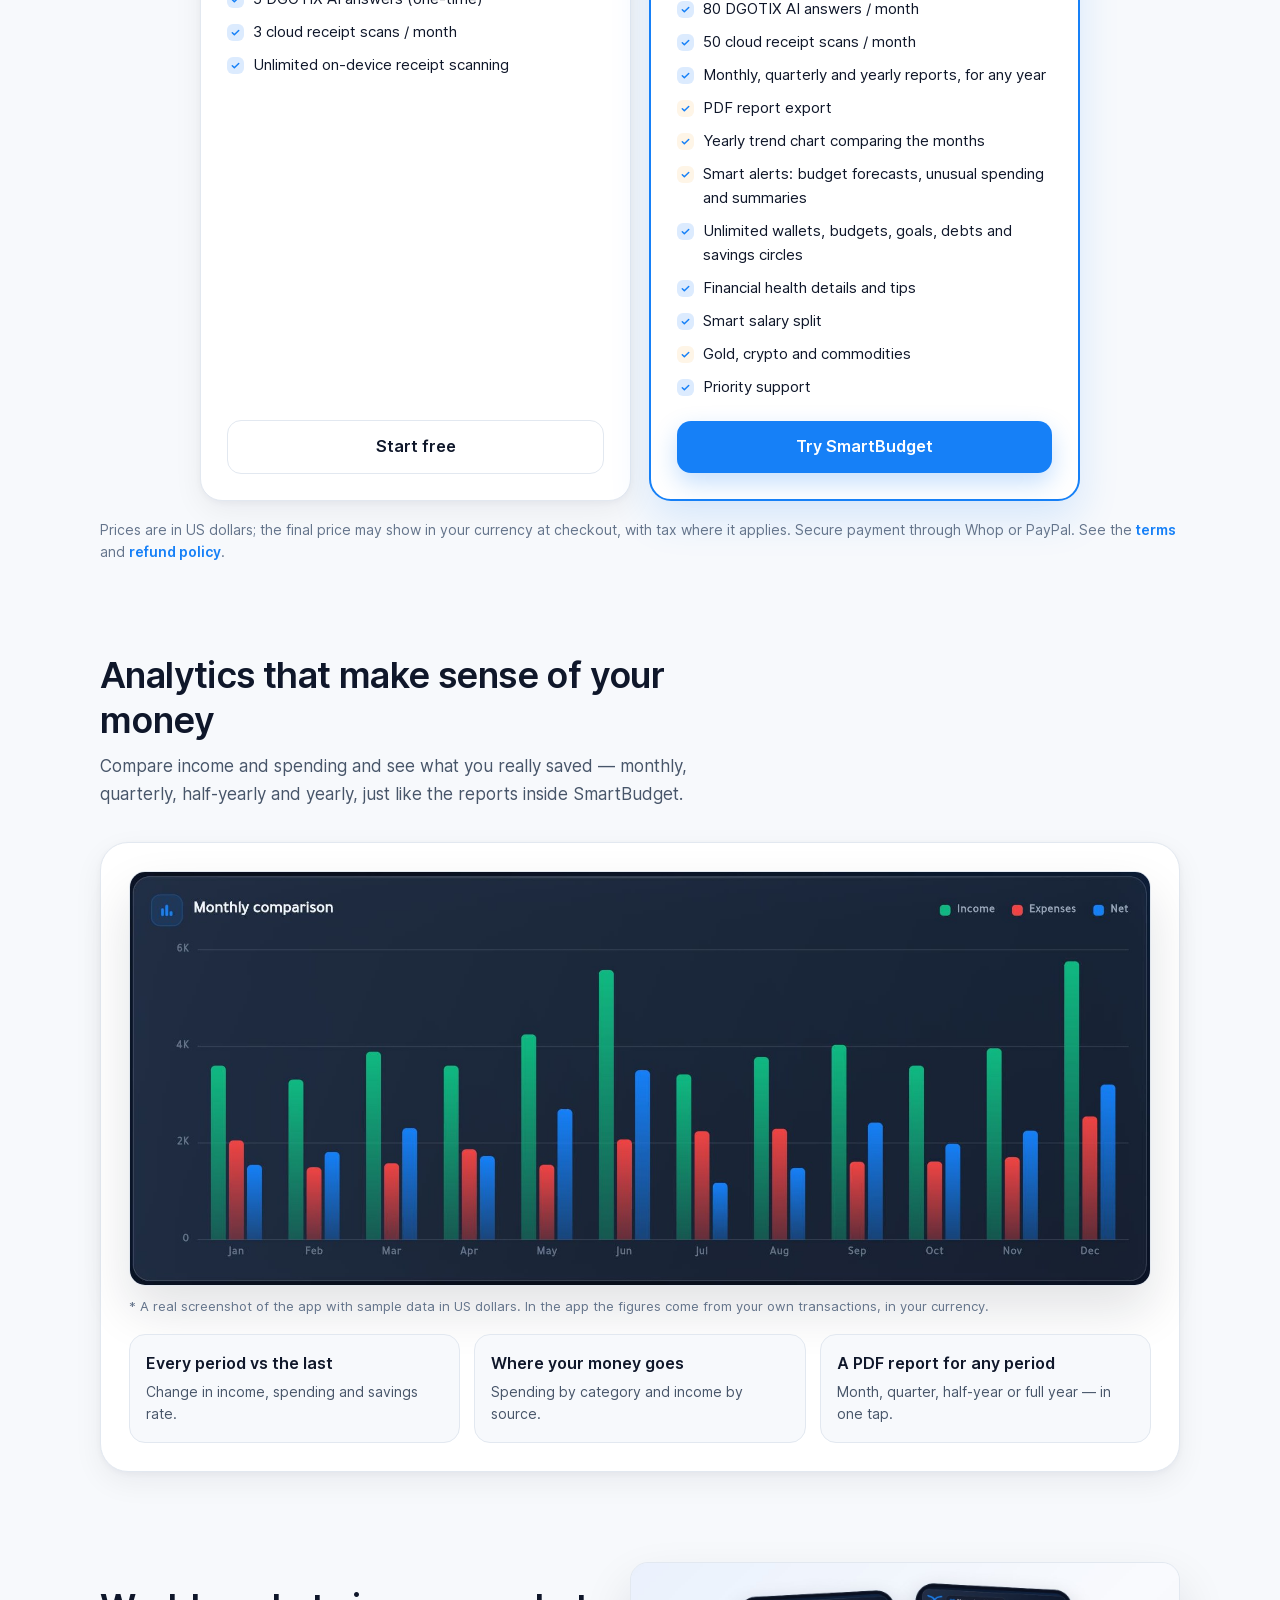
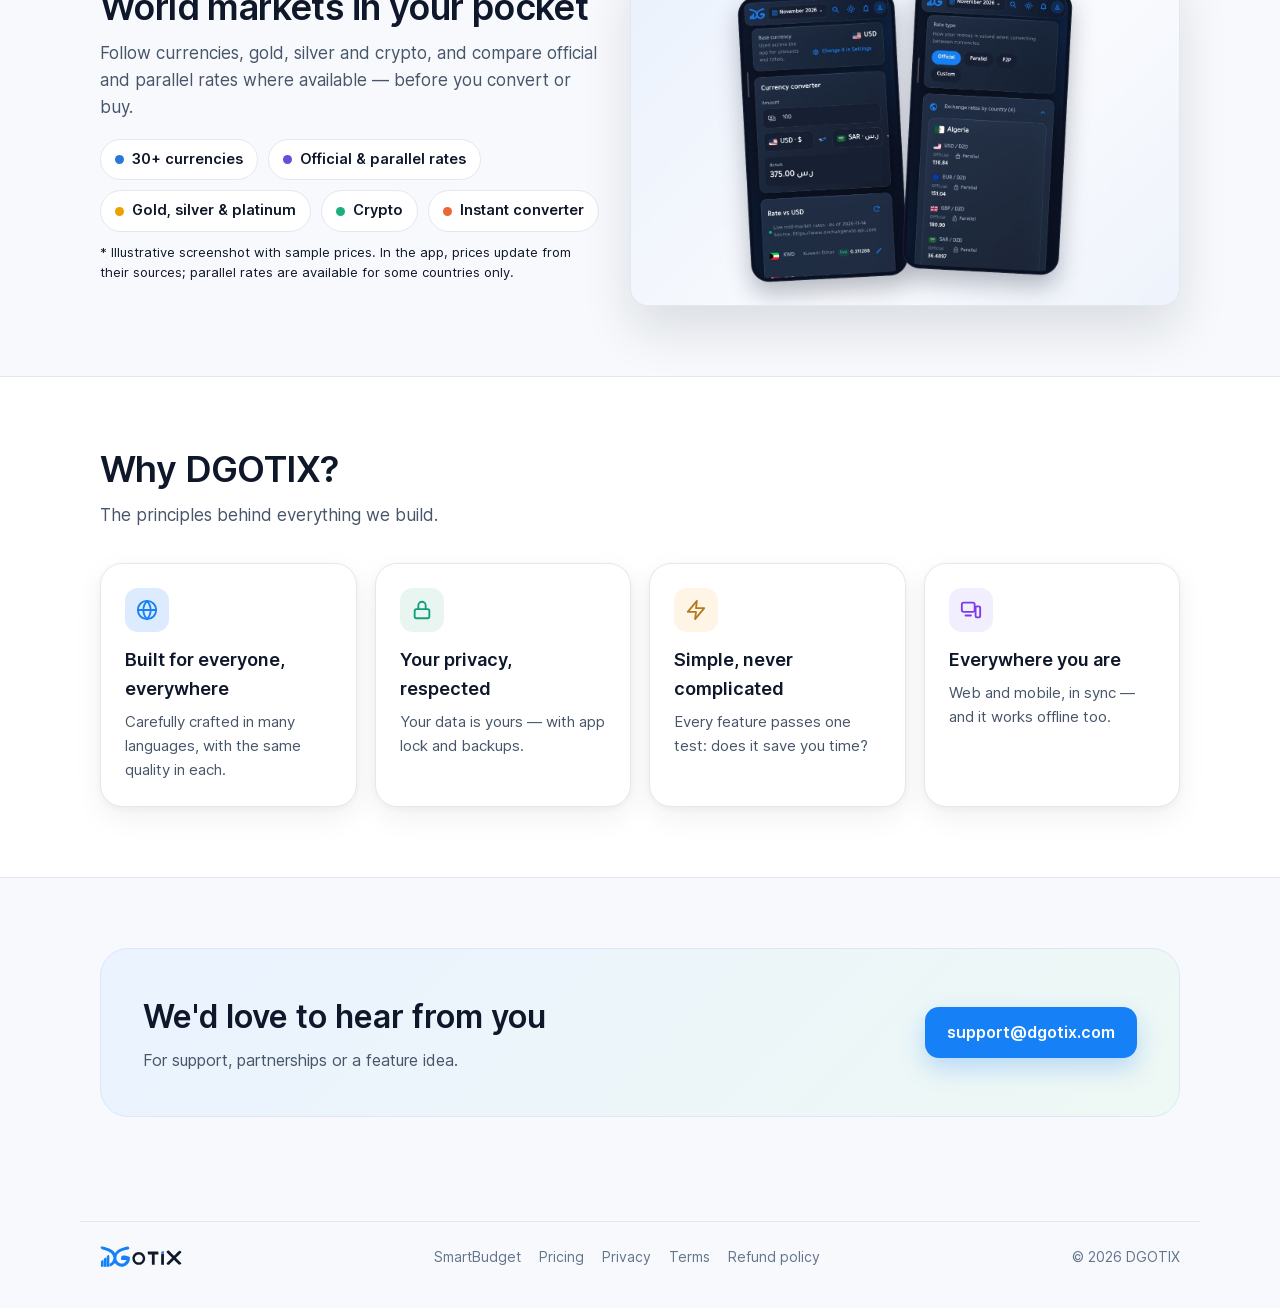
==== commit f168288a: "Hide Google Play badge until the app is publicly released Co-Authored-By: Claude Opus 5.5 <noreply@a" ====
--- a/index.html
+++ b/index.html
@@ -69,6 +69,7 @@
   .btn{display:inline-flex;align-items:center;gap:10px;font-weight:700;font-size:16px;border-radius:14px;padding:13px 22px;transition:transform .15s ease, box-shadow .15s ease}
   .btn:hover{transform:translateY(-1px)}
   .btn-primary{background:var(--brand);color:#fff;box-shadow:0 10px 24px rgba(22,128,247,.25)}
+  [hidden]{display:none!important}
   .gplay{display:inline-flex;align-items:center;gap:11px;background:#000;color:#fff;border:1px solid #A6A6A6;border-radius:12px;padding:8px 18px 8px 14px;min-height:52px;line-height:1.1;transition:transform .15s ease, box-shadow .15s ease}
   .gplay:hover{transform:translateY(-1px);box-shadow:0 10px 24px rgba(15,23,42,.22)}
   .gplay svg{flex:none}
@@ -264,7 +265,7 @@
           <svg class="arrow" width="18" height="18" viewBox="0 0 24 24" fill="none" stroke="currentColor" stroke-width="2.4" stroke-linecap="round" stroke-linejoin="round"><path d="M5 12h14M13 6l6 6-6 6"/></svg>
         </a>
         <a class="btn btn-ghost" href="#products"><span data-ar>تعرّف على منتجاتنا</span><span data-en>Explore our products</span><span data-fr>Découvrir nos produits</span><span data-id>Lihat produk kami</span><span data-es>Descubre nuestros productos</span><span data-tr>Ürünlerimizi keşfet</span><span data-ms>Terokai produk kami</span><span data-ur>ہماری پروڈکٹس دیکھیں</span></a>
-        <a class="gplay" href="https://play.google.com/store/apps/details?id=com.dgotix.smartbudget" target="_blank" rel="noopener" aria-label="Google Play — SmartBudget"><svg width="26" height="28" viewBox="0 0 26 28" aria-hidden="true"><path d="M2 1.6 24 14 2 26.4c-.6.3-1.2-.1-1.2-.8V2.4c0-.7.6-1.1 1.2-.8z" fill="#fff"/></svg><span><small><span data-ar>احصل عليه من</span><span data-en>GET IT ON</span><span data-fr>DISPONIBLE SUR</span><span data-id>TEMUKAN DI</span><span data-es>DISPONIBLE EN</span><span data-tr>HEMEN İNDİRİN</span><span data-ms>DAPATKANNYA DI</span><span data-ur>حاصل کریں</span></small><b>Google Play</b></span></a>
+        <a class="gplay" hidden href="https://play.google.com/store/apps/details?id=com.dgotix.smartbudget" target="_blank" rel="noopener" aria-label="Google Play — SmartBudget"><svg width="26" height="28" viewBox="0 0 26 28" aria-hidden="true"><path d="M2 1.6 24 14 2 26.4c-.6.3-1.2-.1-1.2-.8V2.4c0-.7.6-1.1 1.2-.8z" fill="#fff"/></svg><span><small><span data-ar>احصل عليه من</span><span data-en>GET IT ON</span><span data-fr>DISPONIBLE SUR</span><span data-id>TEMUKAN DI</span><span data-es>DISPONIBLE EN</span><span data-tr>HEMEN İNDİRİN</span><span data-ms>DAPATKANNYA DI</span><span data-ur>حاصل کریں</span></small><b>Google Play</b></span></a>
       </div>
     </div>
   </div>
@@ -305,9 +306,9 @@
               <span data-ar>افتح SmartBudget</span><span data-en>Open SmartBudget</span><span data-fr>Ouvrir SmartBudget</span><span data-id>Buka SmartBudget</span><span data-es>Abrir SmartBudget</span><span data-tr>SmartBudget'ı aç</span><span data-ms>Buka SmartBudget</span><span data-ur>SmartBudget کھولیں</span>
               <svg class="arrow" width="18" height="18" viewBox="0 0 24 24" fill="none" stroke="currentColor" stroke-width="2.4" stroke-linecap="round" stroke-linejoin="round"><path d="M5 12h14M13 6l6 6-6 6"/></svg>
             </a>
-            <a class="gplay" href="https://play.google.com/store/apps/details?id=com.dgotix.smartbudget" target="_blank" rel="noopener" aria-label="Google Play — SmartBudget"><svg width="26" height="28" viewBox="0 0 26 28" aria-hidden="true"><path d="M2 1.6 24 14 2 26.4c-.6.3-1.2-.1-1.2-.8V2.4c0-.7.6-1.1 1.2-.8z" fill="#fff"/></svg><span><small><span data-ar>احصل عليه من</span><span data-en>GET IT ON</span><span data-fr>DISPONIBLE SUR</span><span data-id>TEMUKAN DI</span><span data-es>DISPONIBLE EN</span><span data-tr>HEMEN İNDİRİN</span><span data-ms>DAPATKANNYA DI</span><span data-ur>حاصل کریں</span></small><b>Google Play</b></span></a>
+            <a class="gplay" hidden href="https://play.google.com/store/apps/details?id=com.dgotix.smartbudget" target="_blank" rel="noopener" aria-label="Google Play — SmartBudget"><svg width="26" height="28" viewBox="0 0 26 28" aria-hidden="true"><path d="M2 1.6 24 14 2 26.4c-.6.3-1.2-.1-1.2-.8V2.4c0-.7.6-1.1 1.2-.8z" fill="#fff"/></svg><span><small><span data-ar>احصل عليه من</span><span data-en>GET IT ON</span><span data-fr>DISPONIBLE SUR</span><span data-id>TEMUKAN DI</span><span data-es>DISPONIBLE EN</span><span data-tr>HEMEN İNDİRİN</span><span data-ms>DAPATKANNYA DI</span><span data-ur>حاصل کریں</span></small><b>Google Play</b></span></a>
           </div>
-          <p class="gplay-note"><span data-ar>يُرجى تحميل تطبيق SmartBudget من Google Play على هاتفك.</span><span data-en>Please download the SmartBudget app from Google Play on your phone.</span><span data-fr>Téléchargez l'application SmartBudget sur Google Play depuis votre téléphone.</span><span data-id>Silakan unduh aplikasi SmartBudget dari Google Play di ponsel Anda.</span><span data-es>Descarga la app SmartBudget desde Google Play en tu móvil.</span><span data-tr>SmartBudget uygulamasını telefonuna Google Play'den indir.</span><span data-ms>Sila muat turun aplikasi SmartBudget dari Google Play pada telefon anda.</span><span data-ur>براہِ کرم SmartBudget ایپ اپنے فون پر Google Play سے ڈاؤن لوڈ کریں۔</span></p>
+          <p class="gplay-note" hidden><span data-ar>يُرجى تحميل تطبيق SmartBudget من Google Play على هاتفك.</span><span data-en>Please download the SmartBudget app from Google Play on your phone.</span><span data-fr>Téléchargez l'application SmartBudget sur Google Play depuis votre téléphone.</span><span data-id>Silakan unduh aplikasi SmartBudget dari Google Play di ponsel Anda.</span><span data-es>Descarga la app SmartBudget desde Google Play en tu móvil.</span><span data-tr>SmartBudget uygulamasını telefonuna Google Play'den indir.</span><span data-ms>Sila muat turun aplikasi SmartBudget dari Google Play pada telefon anda.</span><span data-ur>براہِ کرم SmartBudget ایپ اپنے فون پر Google Play سے ڈاؤن لوڈ کریں۔</span></p>
           <div class="pro-web" role="note"><svg width="22" height="22" viewBox="0 0 24 24" fill="none" stroke="#D97706" stroke-width="2.2" stroke-linecap="round" stroke-linejoin="round" aria-hidden="true"><circle cx="12" cy="12" r="10"/><path d="M12 7v6M12 17h.01"/></svg><p><span data-ar><b>مهم: تفعيل اشتراك Pro يتم من الموقع أو نسخة الويب فقط</b> (<a href="https://smartbudget.dgotix.com/">smartbudget.dgotix.com</a>). لا يمكن الشراء من داخل تطبيق Google Play، وبعد التفعيل يعمل Pro تلقائياً في التطبيق على نفس حسابك.</span><span data-en><b>Important: SmartBudget Pro can only be activated on the website or the web version</b> (<a href="https://smartbudget.dgotix.com/">smartbudget.dgotix.com</a>). It can’t be bought inside the Google Play app — once activated, Pro works automatically in the app on the same account.</span><span data-fr><b>Important : SmartBudget Pro s’active uniquement sur le site ou la version web</b> (<a href="https://smartbudget.dgotix.com/">smartbudget.dgotix.com</a>). Il ne peut pas être acheté dans l’application Google Play ; une fois activé, Pro fonctionne automatiquement dans l’application avec le même compte.</span><span data-id><b>Penting: SmartBudget Pro hanya bisa diaktifkan di situs web atau versi web</b> (<a href="https://smartbudget.dgotix.com/">smartbudget.dgotix.com</a>). Pro tidak bisa dibeli di dalam aplikasi Google Play — setelah aktif, Pro langsung berfungsi di aplikasi dengan akun yang sama.</span><span data-es><b>Importante: SmartBudget Pro solo se activa en el sitio web o en la versión web</b> (<a href="https://smartbudget.dgotix.com/">smartbudget.dgotix.com</a>). No se puede comprar dentro de la app de Google Play; una vez activado, Pro funciona automáticamente en la app con la misma cuenta.</span><span data-tr><b>Önemli: SmartBudget Pro yalnızca web sitesinden veya web sürümünden etkinleştirilir</b> (<a href="https://smartbudget.dgotix.com/">smartbudget.dgotix.com</a>). Google Play uygulamasının içinden satın alınamaz; etkinleştirdikten sonra Pro aynı hesapla uygulamada otomatik çalışır.</span><span data-ms><b>Penting: SmartBudget Pro hanya boleh diaktifkan di laman web atau versi web</b> (<a href="https://smartbudget.dgotix.com/">smartbudget.dgotix.com</a>). Ia tidak boleh dibeli dalam aplikasi Google Play — selepas diaktifkan, Pro berfungsi secara automatik dalam aplikasi dengan akaun yang sama.</span><span data-ur><b>اہم: SmartBudget Pro صرف ویب سائٹ یا ویب ورژن سے فعال ہوتا ہے</b> (<a href="https://smartbudget.dgotix.com/">smartbudget.dgotix.com</a>)۔ اسے Google Play ایپ کے اندر سے نہیں خریدا جا سکتا؛ فعال ہونے کے بعد Pro اسی اکاؤنٹ پر ایپ میں خودکار طور پر کام کرتا ہے۔</span></p></div>
           <div class="platforms">
             <span><span data-ar>الويب · متاح</span><span data-en>Web · available</span><span data-fr>Web · disponible</span><span data-id>Web · tersedia</span><span data-es>Web · disponible</span><span data-tr>Web · kullanılabilir</span><span data-ms>Web · tersedia</span><span data-ur>ویب · دستیاب</span></span>
